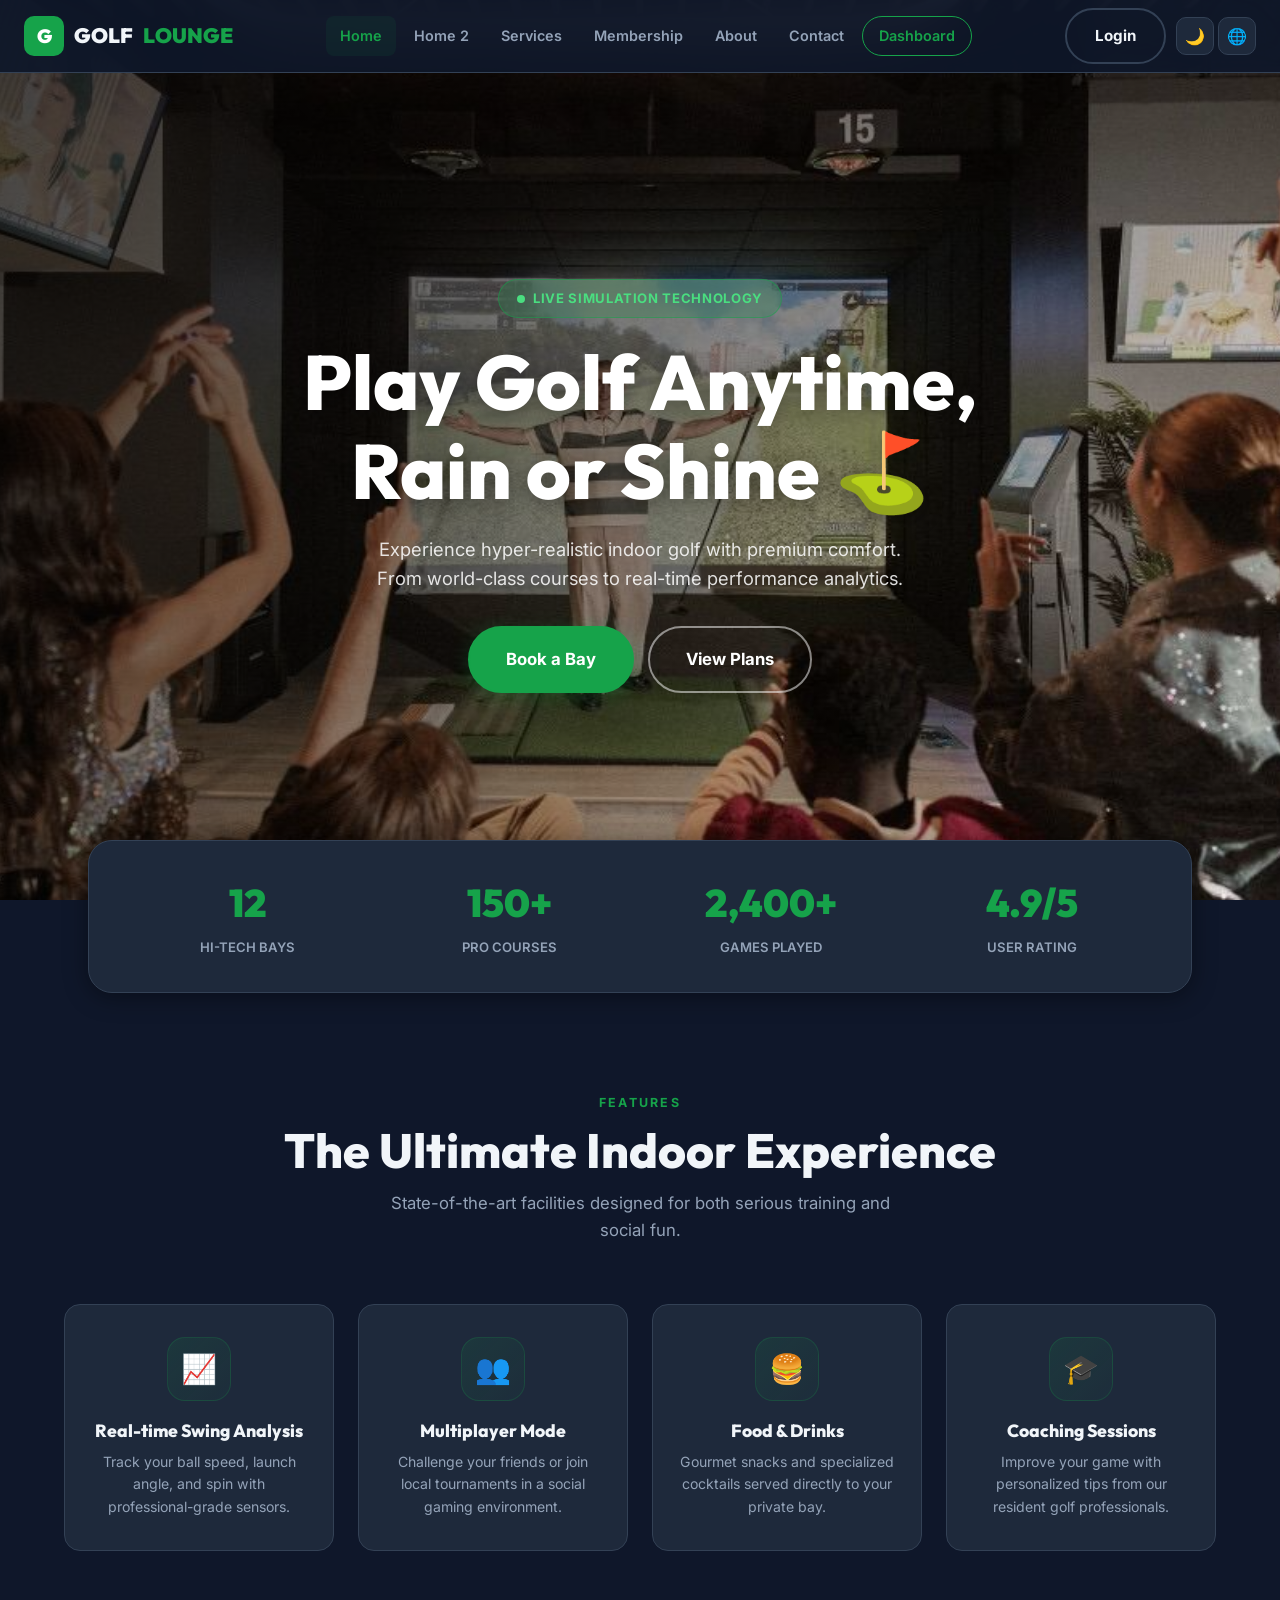
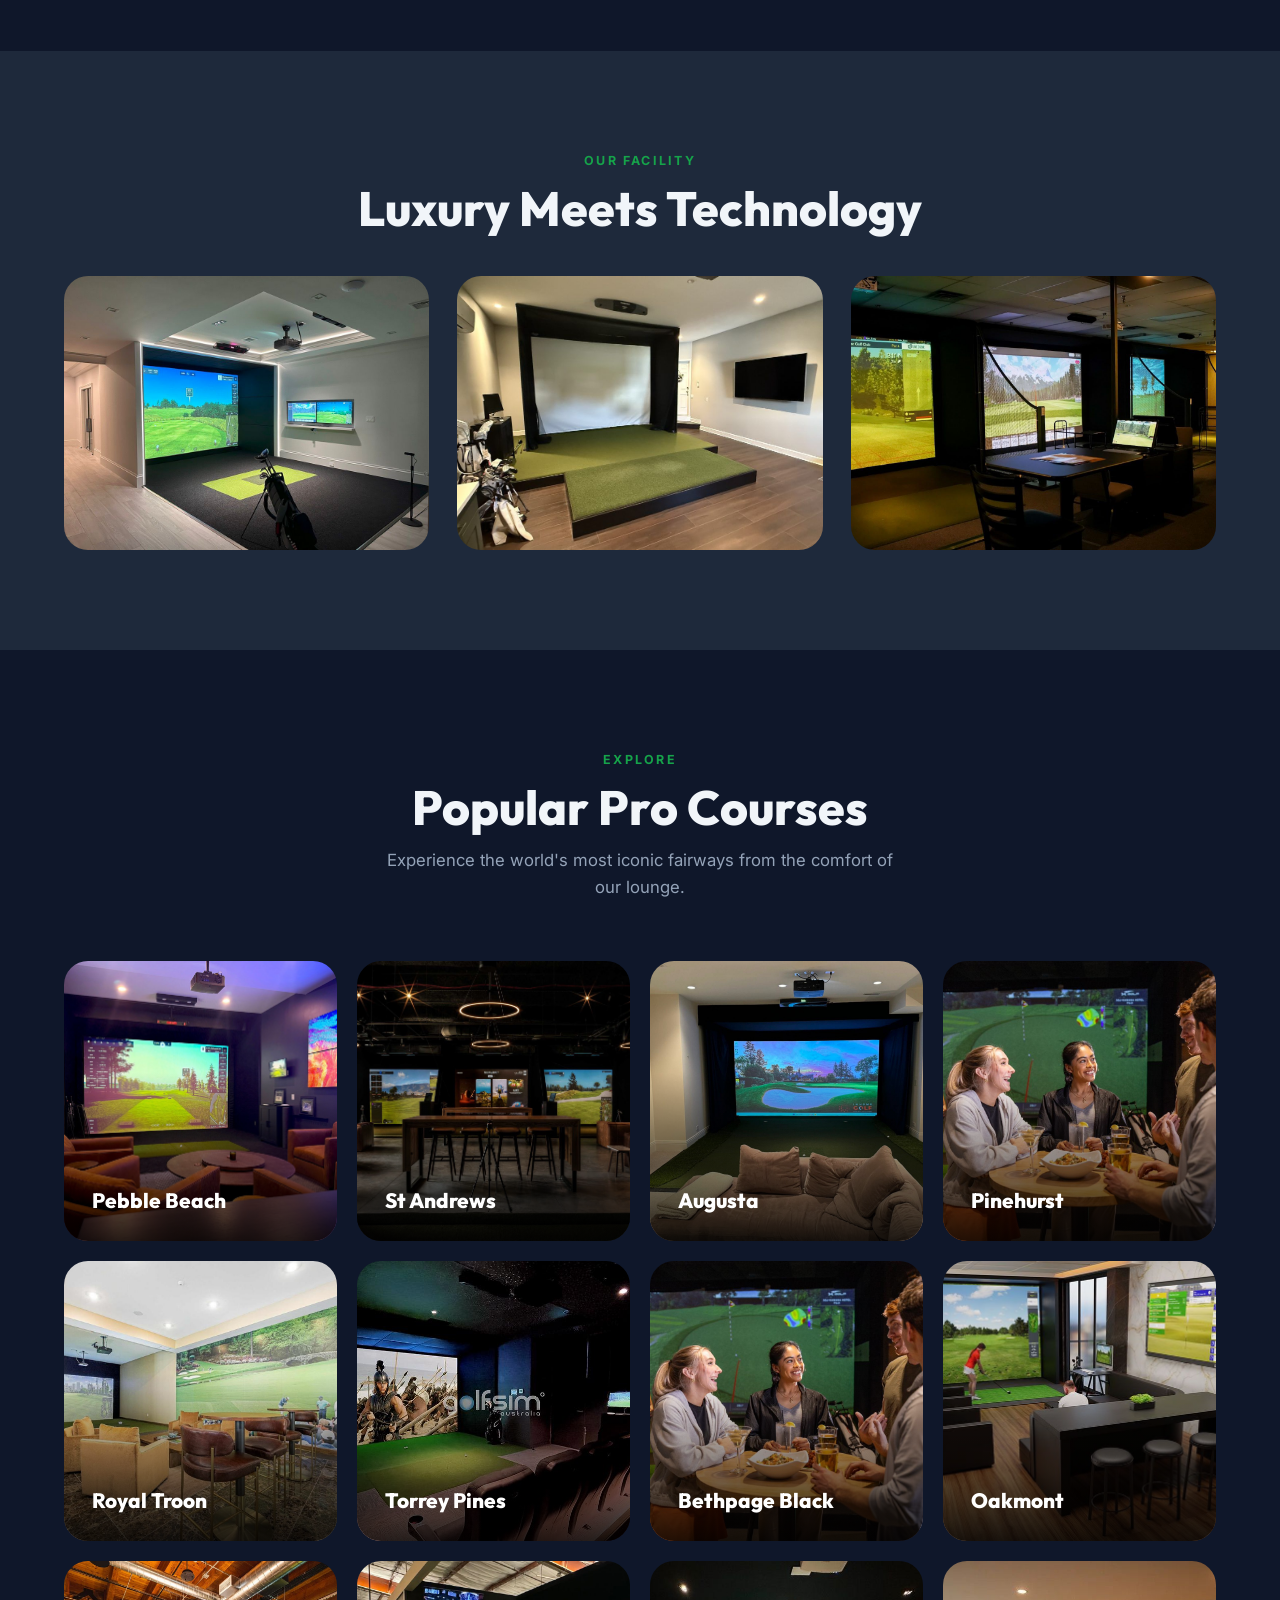
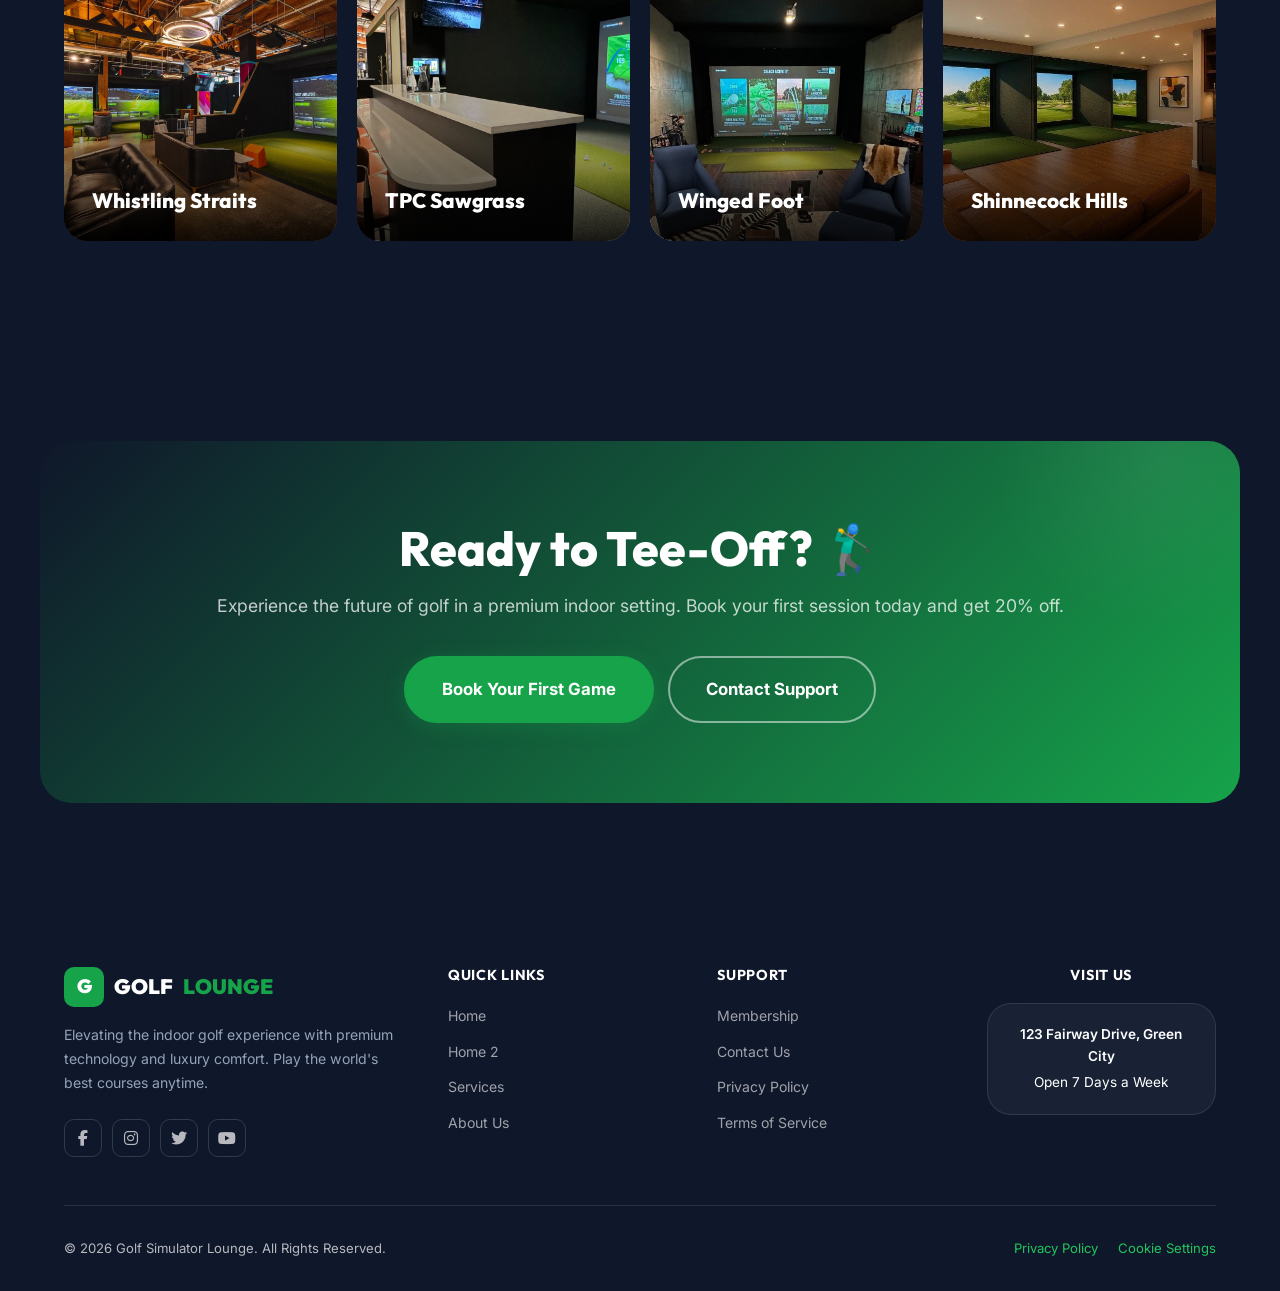
==== index.html @ 8820eff1 "first commit" ====
<!DOCTYPE html>
<html lang="en" data-theme="dark">
<head>
    <meta charset="UTF-8">
    <meta name="viewport" content="width=device-width, initial-scale=1.0">
    <title>Indoor Golf Simulator Lounge | Play Anytime, Rain or Shine ⛳</title>
    <meta name="description" content="Experience hyper-realistic indoor golf with premium comfort. Real-time swing analysis, multiplayer mode, and a luxury lounge experience.">
    <link rel="stylesheet" href="css/style.css">
    <link rel="stylesheet" href="https://cdnjs.cloudflare.com/ajax/libs/font-awesome/6.4.0/css/all.min.css">
    <!-- Favicon placeholder -->
    <link rel="icon" href="data:image/svg+xml,<svg xmlns=%22http://www.w3.org/2000/svg%22 viewBox=%220 0 100 100%22><text y=%22.9em%22 font-size=%2290%22>⛳</text></svg>">
</head>
<body>

    <!-- PAGE LOADER -->
    <div id="page-loader">
        <div class="loader-golf">
            <div class="loader-ball"></div>
            <div class="loader-text">GOLF LOUNGE</div>
            <div class="loader-bar"><div class="loader-bar-fill"></div></div>
        </div>
    </div>

    <!-- NAVBAR -->
    <nav class="navbar">
        <div class="nav-inner">
            <a href="index.html" class="nav-logo">
                <div class="logo-icon">G</div>
                GOLF<span>LOUNGE</span>
            </a>

            <div class="nav-menu">
                <a href="index.html" class="nav-link">Home</a>
                <a href="index2.html" class="nav-link">Home 2</a>
                <a href="services.html" class="nav-link">Services</a>
                <a href="membership.html" class="nav-link">Membership</a>
                <a href="about.html" class="nav-link">About</a>
                <a href="contact.html" class="nav-link">Contact</a>
                <a href="dashboard.html" class="nav-link dashboard-link">Dashboard</a>
            </div>

            <div class="nav-right">
                <div class="nav-cta">
                    <a href="login.html" class="btn btn-secondary">Login</a>
                </div>
                <div class="nav-icons">
                    <button class="icon-btn dark-toggle" title="Toggle Dark Mode">🌙</button>
                    <button class="icon-btn rtl-toggle" title="Toggle RTL">🌐</button>
                </div>
                <div class="hamburger">
                    <span></span>
                    <span></span>
                    <span></span>
                </div>
            </div>
        </div>
    </nav>

    <!-- MOBILE DRAWER -->
    <div class="mobile-drawer">
        <a href="index.html" class="nav-link active">Home</a>
        <a href="index2.html" class="nav-link">Home 2</a>
        <a href="services.html" class="nav-link">Services</a>
        <a href="membership.html" class="nav-link">Membership</a>
        <a href="about.html" class="nav-link">About</a>
        <a href="contact.html" class="nav-link">Contact</a>
        <a href="dashboard.html" class="nav-link">Dashboard</a>
        <div class="mobile-drawer-cta">
            <a href="login.html" class="btn btn-secondary btn-full">Login</a>
            <div style="display: flex; gap: 8px; margin-top: 10px;">
                <button class="icon-btn dark-toggle btn-full" style="flex: 1;">🌙 Theme</button>
                <button class="icon-btn rtl-toggle btn-full" style="flex: 1;">🌐 RTL</button>
            </div>
        </div>
    </div>

    <!-- HERO SECTION -->
    <section class="hero">
        <div class="hero-bg" style="background-image: url('img/WhatsApp Image 2026-04-02 at 11.07.55 AM.jpeg');"></div>
        <div class="container hero-content">
            <div class="hero-badge reveal"><span></span> LIVE SIMULATION TECHNOLOGY</div>
            <h1 class="reveal fade-in-1">Play Golf Anytime,<br>Rain or Shine ⛳</h1>
            <p class="reveal fade-in-2">Experience hyper-realistic indoor golf with premium comfort. From world-class courses to real-time performance analytics.</p>
            <div class="hero-btns reveal fade-in-3">
                <a href="services.html" class="btn btn-primary btn-lg">Book a Bay</a>
                <a href="membership.html" class="btn btn-outline-white btn-lg">View Plans</a>
            </div>
        </div>
    </section>

    <!-- STATS BAR -->
    <div class="container reveal">
        <div class="stats-bar">
            <div class="stat-item">
                <span class="stat-number" data-count="12">0</span>
                <span class="stat-label">HI-TECH BAYS</span>
            </div>
            <div class="stat-item">
                <span class="stat-number" data-count="150" data-suffix="+">0</span>
                <span class="stat-label">PRO COURSES</span>
            </div>
            <div class="stat-item">
                <span class="stat-number" data-count="2400" data-suffix="+">0</span>
                <span class="stat-label">GAMES PLAYED</span>
            </div>
            <div class="stat-item">
                <span class="stat-number" data-count="4.9" data-suffix="/5">0</span>
                <span class="stat-label">USER RATING</span>
            </div>
        </div>
    </div>

    <!-- FEATURES -->
    <section class="section">
        <div class="container">
            <div class="section-center reveal">
                <span class="section-label">FEATURES</span>
                <h2 class="section-title">The Ultimate Indoor Experience</h2>
                <p class="section-sub">State-of-the-art facilities designed for both serious training and social fun.</p>
            </div>

            <div class="features-grid">
                <div class="feature-card reveal" style="transition-delay: 0.1s;">
                    <div class="feature-icon">📈</div>
                    <h3>Real-time Swing Analysis</h3>
                    <p>Track your ball speed, launch angle, and spin with professional-grade sensors.</p>
                </div>
                <div class="feature-card reveal" style="transition-delay: 0.2s;">
                    <div class="feature-icon">👥</div>
                    <h3>Multiplayer Mode</h3>
                    <p>Challenge your friends or join local tournaments in a social gaming environment.</p>
                </div>
                <div class="feature-card reveal" style="transition-delay: 0.3s;">
                    <div class="feature-icon">🍔</div>
                    <h3>Food & Drinks</h3>
                    <p>Gourmet snacks and specialized cocktails served directly to your private bay.</p>
                </div>
                <div class="feature-card reveal" style="transition-delay: 0.4s;">
                    <div class="feature-icon">🎓</div>
                    <h3>Coaching Sessions</h3>
                    <p>Improve your game with personalized tips from our resident golf professionals.</p>
                </div>
            </div>
        </div>
    </section>

    <!-- FACILITY GALLERY -->
    <section class="section" style="background: var(--bg-alt);">
        <div class="container">
            <div class="section-center reveal">
                <span class="section-label">OUR FACILITY</span>
                <h2 class="section-title">Luxury Meets Technology</h2>
            </div>
            <div class="courses-grid" style="grid-template-columns: repeat(3, 1fr); margin-top: 40px;">
                <div class="img-frame reveal"><img src="img/WhatsApp Image 2026-04-02 at 11.08.04 AM (1).jpeg" alt="Lounge"></div>
                <div class="img-frame reveal"><img src="img/WhatsApp Image 2026-04-02 at 11.08.05 AM (1).jpeg" alt="Simulation Bay"></div>
                <div class="img-frame reveal"><img src="img/WhatsApp Image 2026-04-02 at 11.08.06 AM (1).jpeg" alt="Equipment"></div>
            </div>
        </div>
    </section>

    <!-- POPULAR COURSES -->
    <section class="section">
        <div class="container">
            <div class="section-center reveal">
                <span class="section-label">EXPLORE</span>
                <h2 class="section-title">Popular Pro Courses</h2>
                <p class="section-sub">Experience the world's most iconic fairways from the comfort of our lounge.</p>
            </div>

            <div class="courses-grid" style="grid-template-columns: repeat(4, 1fr); gap: 20px;">
                <div class="course-card reveal">
                    <img src="img/WhatsApp Image 2026-04-02 at 11.08.00 AM (1).jpeg" alt="Course 1" class="course-img">
                    <div class="course-overlay"><h3>Pebble Beach</h3></div>
                </div>
                <div class="course-card reveal">
                    <img src="img/WhatsApp Image 2026-04-02 at 11.08.02 AM.jpeg" alt="Course 2" class="course-img">
                    <div class="course-overlay"><h3>St Andrews</h3></div>
                </div>
                <div class="course-card reveal">
                    <img src="img/WhatsApp Image 2026-04-02 at 11.08.09 AM (2).jpeg" alt="Course 3" class="course-img">
                    <div class="course-overlay"><h3>Augusta</h3></div>
                </div>
                <div class="course-card reveal">
                    <img src="img/WhatsApp Image 2026-04-02 at 11.07.55 AM (1).jpeg" alt="Course 4" class="course-img">
                    <div class="course-overlay"><h3>Pinehurst</h3></div>
                </div>
                <div class="course-card reveal">
                    <img src="img/WhatsApp Image 2026-04-02 at 11.07.56 AM (1).jpeg" alt="Course 5" class="course-img">
                    <div class="course-overlay"><h3>Royal Troon</h3></div>
                </div>
                <div class="course-card reveal">
                    <img src="img/WhatsApp Image 2026-04-02 at 11.07.57 AM (1).jpeg" alt="Course 6" class="course-img">
                    <div class="course-overlay"><h3>Torrey Pines</h3></div>
                </div>
                <div class="course-card reveal">
                    <img src="img/WhatsApp Image 2026-04-02 at 11.07.58 AM (1).jpeg" alt="Course 7" class="course-img">
                    <div class="course-overlay"><h3>Bethpage Black</h3></div>
                </div>
                <div class="course-card reveal">
                    <img src="img/WhatsApp Image 2026-04-02 at 11.07.59 AM (1).jpeg" alt="Course 8" class="course-img">
                    <div class="course-overlay"><h3>Oakmont</h3></div>
                </div>
                <div class="course-card reveal">
                    <img src="img/WhatsApp Image 2026-04-02 at 11.08.00 AM (2).jpeg" alt="Course 9" class="course-img">
                    <div class="course-overlay"><h3>Whistling Straits</h3></div>
                </div>
                <div class="course-card reveal">
                    <img src="img/WhatsApp Image 2026-04-02 at 11.08.01 AM (1).jpeg" alt="Course 10" class="course-img">
                    <div class="course-overlay"><h3>TPC Sawgrass</h3></div>
                </div>
                <div class="course-card reveal">
                    <img src="img/WhatsApp Image 2026-04-02 at 11.08.02 AM (1).jpeg" alt="Course 11" class="course-img">
                    <div class="course-overlay"><h3>Winged Foot</h3></div>
                </div>
                <div class="course-card reveal">
                    <img src="img/WhatsApp Image 2026-04-02 at 11.08.03 AM (1).jpeg" alt="Course 12" class="course-img">
                    <div class="course-overlay"><h3>Shinnecock Hills</h3></div>
                </div>
            </div>
        </div>
    </section>

    <!-- CTA BANNER -->
    <section class="section container reveal">
        <div class="cta-banner">
            <h2>Ready to Tee-Off? 🏌️‍♂️</h2>
            <p>Experience the future of golf in a premium indoor setting. Book your first session today and get 20% off.</p>
            <div class="btn-row">
                <a href="services.html" class="btn btn-primary btn-lg">Book Your First Game</a>
                <a href="contact.html" class="btn btn-outline-white btn-lg">Contact Support</a>
            </div>
        </div>
    </section>

    <!-- FOOTER -->
    <footer>
        <div class="container">
            <div class="footer-grid">
                <div class="footer-brand">
                    <a href="index.html" class="nav-logo">
                        <div class="logo-icon">G</div>
                        GOLF<span>LOUNGE</span>
                    </a>
                    <p>Elevating the indoor golf experience with premium technology and luxury comfort. Play the world's best courses anytime.</p>
                    <div class="footer-socials">
                        <a href="#" class="footer-social" title="Facebook"><i class="fab fa-facebook-f"></i></a>
                        <a href="#" class="footer-social" title="Instagram"><i class="fab fa-instagram"></i></a>
                        <a href="#" class="footer-social" title="Twitter"><i class="fab fa-twitter"></i></a>
                        <a href="#" class="footer-social" title="YouTube"><i class="fab fa-youtube"></i></a>
                    </div>
                </div>

                <div class="footer-col" style="text-align: left;">
                    <h4>QUICK LINKS</h4>
                    <ul>
                        <li><a href="index.html">Home</a></li>
                        <li><a href="index2.html">Home 2</a></li>
                        <li><a href="services.html">Services</a></li>
                        <li><a href="about.html">About Us</a></li>
                    </ul>
                </div>

                <div class="footer-col" style="text-align: left;">
                    <h4>SUPPORT</h4>
                    <ul>
                        <li><a href="membership.html">Membership</a></li>
                        <li><a href="contact.html">Contact Us</a></li>
                        <li><a href="#">Privacy Policy</a></li>
                        <li><a href="#">Terms of Service</a></li>
                    </ul>
                </div>

                <div class="footer-col" style="text-align: center;">
                    <h4>VISIT US</h4>
                    <div class="glass-card" style="padding: 20px; margin-top: 16px;">
                        <p style="font-size: 0.85rem; color: #fff; font-weight: 600;">123 Fairway Drive, Green City</p>
                        <p style="font-size: 0.85rem; color: #fff; margin-top: 4px;">Open 7 Days a Week</p>
                    </div>
                </div>
            </div>

            <div class="footer-bottom">
                <div>&copy; 2026 Golf Simulator Lounge. All Rights Reserved.</div>
                <div>
                    <a href="#">Privacy Policy</a>
                    <a href="#">Cookie Settings</a>
                </div>
            </div>
        </div>
    </footer>

    <script src="js/main.js"></script>
</body>
</html>
---- css/style.css ----
/* ============================================================
   GOLF SIMULATOR LOUNGE — DESIGN SYSTEM
   Apple + Nike + Sports Club — Premium & Clean
   ============================================================ */

@import url('https://fonts.googleapis.com/css2?family=Inter:wght@300;400;500;600;700;800;900&family=Outfit:wght@400;600;700;800;900&display=swap');

/* ── TOKENS ── */
:root {
  --green: #16A34A;
  --green-dark: #15803D;
  --green-light: #22C55E;
  --green-glow: rgba(22,163,74,0.25);
  --gold: #D4AF37;

  /* Light Mode */
  --bg: #F8FAFC;
  --bg-alt: #F1F5F9;
  --card: #FFFFFF;
  --text: #0F172A;
  --text-muted: #64748B;
  --border: #E2E8F0;
  --shadow: 0 4px 24px rgba(0,0,0,0.08);
  --shadow-hover: 0 12px 40px rgba(22,163,74,0.2);

  --nav-bg: rgba(255,255,255,0.92);
  --footer-bg: #0F172A;

  --radius: 16px;
  --radius-sm: 10px;
  --radius-lg: 24px;
  --radius-xl: 32px;

  --transition: 0.3s cubic-bezier(0.4,0,0.2,1);
  --font: 'Inter', sans-serif;
  --font-display: 'Outfit', sans-serif;
}

[data-theme="dark"] {
  --bg: #0F172A;
  --bg-alt: #1E293B;
  --card: #1E293B;
  --text: #F1F5F9;
  --text-muted: #94A3B8;
  --border: #334155;
  --shadow: 0 4px 24px rgba(0,0,0,0.4);
  --shadow-hover: 0 12px 40px rgba(22,163,74,0.3);
  --nav-bg: rgba(15,23,42,0.92);
}

/* ── RESET ── */
*, *::before, *::after { box-sizing: border-box; margin: 0; padding: 0; }
html { scroll-behavior: smooth; }
body {
  font-family: var(--font);
  background: var(--bg);
  color: var(--text);
  line-height: 1.6;
  transition: background var(--transition), color var(--transition);
  overflow-x: hidden;
}
img { max-width: 100%; display: block; }
a { text-decoration: none; color: inherit; }
ul { list-style: none; }

/* ── TYPOGRAPHY ── */
h1,h2,h3,h4,h5,h6 { font-family: var(--font-display); font-weight: 800; line-height: 1.15; }
h1 { font-size: clamp(2.4rem, 6vw, 5rem); }
h2 { font-size: clamp(1.8rem, 4vw, 3rem); }
h3 { font-size: clamp(1.2rem, 2.5vw, 1.8rem); }
p { font-size: 1rem; color: var(--text-muted); }

.section-label {
  font-size: 0.78rem;
  font-weight: 700;
  letter-spacing: 0.18em;
  text-transform: uppercase;
  color: var(--green);
  display: block;
  margin-bottom: 0.6rem;
}

/* ── CONTAINER ── */
.container { max-width: 1200px; margin: 0 auto; padding: 0 24px; }
.section { padding: 100px 0; }
.section-center { text-align: center; }

/* ── BUTTONS ── */
.btn {
  display: inline-flex;
  align-items: center;
  gap: 8px;
  font-family: var(--font);
  font-size: 0.95rem;
  font-weight: 700;
  padding: 14px 28px;
  border-radius: 50px;
  border: 2px solid transparent;
  cursor: pointer;
  transition: all var(--transition);
  white-space: nowrap;
  text-align: center;
  justify-content: center;
}
.btn-primary {
  background: var(--green);
  color: #fff;
  border-color: var(--green);
  box-shadow: 0 4px 20px var(--green-glow);
}
.btn-primary:hover {
  background: var(--green-dark);
  border-color: var(--green-dark);
  transform: translateY(-2px);
  box-shadow: 0 8px 30px var(--green-glow);
}
.btn-secondary {
  background: transparent;
  color: var(--text);
  border-color: var(--border);
}
.btn-secondary:hover {
  border-color: var(--green);
  color: var(--green);
  transform: translateY(-2px);
}
.btn-outline-white {
  background: transparent;
  color: #fff;
  border-color: rgba(255,255,255,0.5);
}
.btn-outline-white:hover {
  background: rgba(255,255,255,0.1);
  border-color: #fff;
}
.btn-lg { padding: 18px 36px; font-size: 1.05rem; }
.btn-full { width: 100%; }

/* ── NAVBAR ── */
.navbar {
  position: fixed;
  top: 0; left: 0; right: 0;
  z-index: 999;
  background: var(--nav-bg);
  backdrop-filter: blur(20px);
  -webkit-backdrop-filter: blur(20px);
  border-bottom: 1px solid var(--border);
  transition: all var(--transition);
}
.nav-inner {
  display: flex;
  align-items: center;
  justify-content: space-between;
  height: 72px;
  padding: 0 24px;
  max-width: 1320px;
  margin: 0 auto;
}
.nav-logo {
  display: flex;
  align-items: center;
  gap: 10px;
  font-family: var(--font-display);
  font-size: 1.3rem;
  font-weight: 900;
  color: var(--text);
}
.nav-logo span { color: var(--green); }
.logo-icon {
  width: 40px; height: 40px;
  background: var(--green);
  border-radius: 10px;
  display: flex; align-items:center; justify-content:center;
  color: #fff; font-size: 1.2rem;
}

.nav-menu {
  display: flex;
  align-items: center;
  gap: 4px;
}
.nav-link {
  font-size: 0.9rem;
  font-weight: 600;
  padding: 8px 14px;
  border-radius: 8px;
  color: var(--text-muted);
  transition: all var(--transition);
  position: relative;
}
.nav-link:hover, .nav-link.active {
  color: var(--green);
  background: rgba(22,163,74,0.08);
}
.nav-link.dashboard-link {
  color: var(--green);
  border: 1.5px solid var(--green);
  border-radius: 50px;
  padding: 7px 16px;
}
.nav-link.dashboard-link:hover {
  background: var(--green);
  color: #fff;
}

.nav-right {
  display: flex;
  align-items: center;
  gap: 10px;
}
.nav-cta { display: flex; align-items: center; gap: 8px; }
.nav-icons { display: flex; align-items: center; gap: 4px; }
.icon-btn {
  width: 38px; height: 38px;
  border-radius: 10px;
  border: 1.5px solid var(--border);
  background: var(--card);
  display: flex; align-items:center; justify-content:center;
  cursor: pointer;
  font-size: 1rem;
  transition: all var(--transition);
  color: var(--text);
}
.icon-btn:hover { border-color: var(--green); color: var(--green); transform: scale(1.08); }

/* Mobile hamburger */
.hamburger {
  display: none;
  flex-direction: column;
  gap: 5px;
  cursor: pointer;
  padding: 6px;
}
.hamburger span {
  display: block;
  width: 24px; height: 2px;
  background: var(--text);
  border-radius: 2px;
  transition: all var(--transition);
}
.hamburger.open span:nth-child(1) { transform: translateY(7px) rotate(45deg); }
.hamburger.open span:nth-child(2) { opacity: 0; }
.hamburger.open span:nth-child(3) { transform: translateY(-7px) rotate(-45deg); }

/* Mobile drawer */
.mobile-drawer {
  display: none;
  position: fixed;
  top: 72px; left: 0; right: 0; bottom: 0;
  background: var(--bg);
  z-index: 998;
  padding: 24px;
  flex-direction: column;
  gap: 8px;
  overflow-y: auto;
  transform: translateX(-100%);
  transition: transform var(--transition);
}
.mobile-drawer.open { transform: translateX(0); }
.mobile-drawer .nav-link { font-size: 1.1rem; padding: 14px 16px; border-radius: var(--radius-sm); }
.mobile-drawer-cta { display: flex; flex-direction: column; gap: 10px; margin-top: 20px; }

/* ── HERO ── */
.hero {
  position: relative;
  min-height: 100vh;
  display: flex;
  align-items: center;
  overflow: hidden;
  padding-top: 72px;
}
.hero-bg {
  position: absolute;
  inset: 0;
  background-size: cover;
  background-position: center;
  z-index: 0;
}
.hero-bg::after {
  content: '';
  position: absolute;
  inset: 0;
  background: linear-gradient(135deg, rgba(0,0,0,0.75) 0%, rgba(0,0,0,0.35) 60%, transparent 100%);
}
.hero-content {
  position: relative;
  z-index: 1;
  color: #fff;
  text-align: center;
  width: 100%;
  padding: 80px 24px;
}
.hero-content h1 { color: #fff; text-shadow: 0 4px 20px rgba(0,0,0,0.4); }
.hero-content p { color: rgba(255,255,255,0.85); font-size: 1.15rem; margin: 20px auto; max-width: 540px; }
.hero-btns { display: flex; gap: 14px; justify-content: center; flex-wrap: wrap; margin-top: 32px; }
.hero-badge {
  display: inline-flex;
  align-items: center;
  gap: 8px;
  background: rgba(22,163,74,0.2);
  border: 1px solid rgba(22,163,74,0.5);
  backdrop-filter: blur(10px);
  border-radius: 50px;
  padding: 8px 18px;
  font-size: 0.82rem;
  font-weight: 700;
  color: #4ADE80;
  letter-spacing: 0.05em;
  margin-bottom: 20px;
}
.hero-badge span { width: 8px; height: 8px; background: #4ADE80; border-radius: 50%; animation: pulse 2s infinite; }
@keyframes pulse { 0%,100%{opacity:1;transform:scale(1)} 50%{opacity:0.5;transform:scale(1.5)} }

/* ── STATS BAR ── */
.stats-bar {
  background: var(--card);
  border-radius: var(--radius-lg);
  padding: 32px 40px;
  display: grid;
  grid-template-columns: repeat(4, 1fr);
  gap: 24px;
  margin: -60px 24px 0;
  position: relative;
  z-index: 2;
  box-shadow: var(--shadow);
  border: 1px solid var(--border);
}
.stat-item { text-align: center; }
.stat-number {
  font-family: var(--font-display);
  font-size: 2.4rem;
  font-weight: 900;
  color: var(--green);
  display: block;
}
.stat-label { font-size: 0.82rem; color: var(--text-muted); font-weight: 600; }

/* ── FEATURE CARDS ── */
.features-grid {
  display: grid;
  grid-template-columns: repeat(4,1fr);
  gap: 24px;
  margin-top: 60px;
}
.feature-card {
  background: var(--card);
  border: 1px solid var(--border);
  border-radius: var(--radius);
  padding: 32px 24px;
  text-align: center;
  transition: all var(--transition);
  position: relative;
  overflow: hidden;
}
.feature-card::before {
  content:'';
  position:absolute;
  top:0;left:0;right:0;
  height:3px;
  background: linear-gradient(90deg, var(--green), var(--green-light));
  transform: scaleX(0);
  transition: transform var(--transition);
}
.feature-card:hover::before { transform:scaleX(1); }
.feature-card:hover {
  transform: translateY(-6px);
  box-shadow: var(--shadow-hover);
  border-color: var(--green);
}
.feature-icon {
  width: 64px; height: 64px;
  background: linear-gradient(135deg, rgba(22,163,74,0.12), rgba(22,163,74,0.04));
  border-radius: 18px;
  display: flex; align-items:center; justify-content:center;
  font-size: 1.8rem;
  margin: 0 auto 20px;
  border: 1px solid rgba(22,163,74,0.2);
  transition: all var(--transition);
}
.feature-card:hover .feature-icon { background: var(--green); transform: rotate(5deg) scale(1.1); }
.feature-card h3 { font-size: 1.1rem; margin-bottom: 10px; }
.feature-card p { font-size: 0.88rem; }

/* ── HOW IT WORKS ── */
.steps-grid {
  display: grid;
  grid-template-columns: repeat(3,1fr);
  gap: 32px;
  margin-top: 60px;
  position: relative;
}
.steps-grid::before {
  content:'';
  position:absolute;
  top:40px; left:calc(16.67% + 24px); right:calc(16.67% + 24px);
  height:2px;
  background: linear-gradient(90deg, var(--green), var(--green-light));
  z-index:0;
}
.step-card {
  text-align: center;
  position: relative;
  z-index: 1;
}
.step-number {
  width: 80px; height: 80px;
  background: var(--green);
  border-radius: 50%;
  display: flex; align-items:center; justify-content:center;
  font-family: var(--font-display);
  font-size: 1.6rem;
  font-weight: 900;
  color: #fff;
  margin: 0 auto 24px;
  border: 4px solid var(--bg);
  box-shadow: 0 0 0 4px var(--green-glow), var(--shadow);
  transition: all var(--transition);
}
.step-card:hover .step-number { transform: scale(1.1); box-shadow: 0 0 0 8px var(--green-glow); }
.step-card h3 { margin-bottom: 10px; }

/* ── COURSES ── */
.courses-grid {
  display: grid;
  grid-template-columns: repeat(3,1fr);
  gap: 28px;
  margin-top: 60px;
}
.course-card {
  border-radius: var(--radius-lg);
  overflow: hidden;
  position: relative;
  cursor: pointer;
}
.course-img {
  width: 100%;
  height: 280px;
  object-fit: cover;
  transition: transform 0.5s ease;
}
.course-card:hover .course-img { transform: scale(1.08); }
.course-overlay {
  position: absolute;
  inset: 0;
  background: linear-gradient(0deg, rgba(0,0,0,0.85) 0%, transparent 60%);
  display: flex;
  flex-direction: column;
  justify-content: flex-end;
  padding: 28px;
  transition: all var(--transition);
}
.course-tag {
  font-size: 0.72rem;
  font-weight: 700;
  letter-spacing: 0.1em;
  text-transform: uppercase;
  color: var(--green-light);
  margin-bottom: 8px;
}
.course-overlay h3 { color: #fff; font-size: 1.3rem; }
.course-meta { color: rgba(255,255,255,0.7); font-size: 0.85rem; margin-top: 8px; }
.course-btn {
  margin-top: 16px;
  opacity: 0;
  transform: translateY(10px);
  transition: all var(--transition);
}
.course-card:hover .course-btn { opacity:1; transform:translateY(0); }

/* ── PRICING ── */
.pricing-grid {
  display: grid;
  grid-template-columns: repeat(3,1fr);
  gap: 28px;
  margin-top: 60px;
  align-items: stretch;
}
.price-card {
  background: var(--card);
  border: 1px solid var(--border);
  border-radius: var(--radius-lg);
  padding: 40px 32px;
  text-align: center;
  transition: all var(--transition);
  position: relative;
  overflow: hidden;
}
.price-card.featured {
  background: linear-gradient(135deg, var(--green) 0%, var(--green-dark) 100%);
  border-color: var(--green);
  color: #fff;
  transform: scale(1.04);
  box-shadow: 0 20px 60px rgba(22,163,74,0.35);
}
.price-card.featured p,
.price-card.featured .price-feature { color: rgba(255,255,255,0.85); }
.price-badge {
  position: absolute;
  top: 20px; right: 20px;
  background: var(--gold);
  color: #000;
  font-size: 0.72rem;
  font-weight: 800;
  letter-spacing: 0.08em;
  padding: 4px 12px;
  border-radius: 50px;
}
.price-card:hover:not(.featured) {
  transform: translateY(-8px);
  border-color: var(--green);
  box-shadow: var(--shadow-hover);
}
.price-icon { font-size: 2.5rem; margin-bottom: 16px; }
.price-name {
  font-family: var(--font-display);
  font-size: 1.1rem;
  font-weight: 700;
  color: var(--green);
  letter-spacing: 0.05em;
  margin-bottom: 4px;
}
.price-card.featured .price-name { color: rgba(255,255,255,0.9); }
.price-amount {
  font-family: var(--font-display);
  font-size: 3.5rem;
  font-weight: 900;
  color: var(--text);
  line-height: 1;
  margin: 20px 0 4px;
}
.price-card.featured .price-amount { color: #fff; }
.price-period { font-size: 0.85rem; color: var(--text-muted); margin-bottom: 24px; }
.price-divider { height: 1px; background: var(--border); margin: 20px 0; }
.price-card.featured .price-divider { background: rgba(255,255,255,0.2); }
.price-features { text-align: left; margin-bottom: 28px; }
.price-feature {
  display: flex;
  align-items: center;
  gap: 10px;
  font-size: 0.9rem;
  color: var(--text-muted);
  padding: 8px 0;
}
.price-feature .check { color: var(--green); font-weight: 700; font-size: 1rem; }
.price-card.featured .price-feature .check { color: #4ADE80; }

/* ── TESTIMONIALS ── */
.testimonials-grid {
  display: grid;
  grid-template-columns: repeat(3,1fr);
  gap: 24px;
  margin-top: 60px;
}
.testimonial-card {
  background: var(--card);
  border: 1px solid var(--border);
  border-radius: var(--radius);
  padding: 32px;
  transition: all var(--transition);
}
.testimonial-card:hover { transform: translateY(-4px); box-shadow: var(--shadow-hover); }
.stars { color: var(--gold); font-size: 1.1rem; margin-bottom: 16px; }
.testimonial-card p { font-size: 0.95rem; color: var(--text); line-height: 1.7; }
.testimonial-author {
  display: flex;
  align-items: center;
  gap: 12px;
  margin-top: 24px;
}
.author-avatar {
  width: 48px; height: 48px;
  border-radius: 50%;
  object-fit: cover;
  border: 2px solid var(--green);
}
.author-avatar-placeholder {
  width: 48px; height: 48px;
  border-radius: 50%;
  background: linear-gradient(135deg, var(--green), var(--green-light));
  display: flex; align-items:center; justify-content:center;
  color: #fff;
  font-weight: 700;
  font-size: 1rem;
}
.author-name { font-weight: 700; font-size: 0.9rem; }
.author-role { font-size: 0.8rem; color: var(--text-muted); }

/* ── CTA BANNER ── */
.cta-banner {
  background: linear-gradient(135deg, #0F172A 0%, #16A34A 100%);
  border-radius: var(--radius-xl);
  padding: 80px 60px;
  text-align: center;
  position: relative;
  overflow: hidden;
}
.cta-banner::before {
  content:'';
  position:absolute;
  top:-50%; right:-10%;
  width:400px; height:400px;
  background: radial-gradient(circle, rgba(255,255,255,0.06), transparent 60%);
  border-radius:50%;
}
.cta-banner h2 { color:#fff; margin-bottom:16px; }
.cta-banner p { color:rgba(255,255,255,0.75); margin-bottom:36px; font-size:1.1rem; }
.cta-banner .btn-row { display:flex; gap:14px; justify-content:center; flex-wrap:wrap; }

/* ── SECTION TITLE ── */
.section-title { margin-bottom: 12px; }
.section-sub { font-size: 1.05rem; max-width: 520px; margin: 0 auto; }

/* ── IMAGE FRAME ── */
.img-frame {
  border-radius: var(--radius-lg);
  overflow: hidden;
  position: relative;
}
.img-frame img { width: 100%; height: 100%; object-fit: cover; }
.img-frame-badge {
  position: absolute;
  bottom: 20px; left: 20px;
  background: rgba(0,0,0,0.6);
  backdrop-filter: blur(10px);
  border-radius: var(--radius-sm);
  padding: 10px 16px;
  color: #fff;
  font-size: 0.85rem;
  font-weight: 600;
}

/* ── SPLIT SECTION ── */
.split { display: grid; grid-template-columns: 1fr 1fr; gap: 64px; align-items: center; }
.split-reverse { direction: rtl; }
.split-reverse > * { direction: ltr; }

/* ── SERVICES ── */
.services-grid {
  display: grid;
  grid-template-columns: repeat(3,1fr);
  gap: 28px;
  margin-top: 60px;
}
.service-card {
  background: var(--card);
  border: 1px solid var(--border);
  border-radius: var(--radius-lg);
  overflow: hidden;
  transition: all var(--transition);
  text-align: center;
}
.service-card:hover { transform: translateY(-6px); box-shadow: var(--shadow-hover); border-color: var(--green); }
.service-img {
  width: 100%;
  height: 220px;
  object-fit: cover;
  transition: transform 0.5s ease;
}
.service-card:hover .service-img { transform: scale(1.05); }
.service-body { padding: 28px 24px; }
.service-icon { font-size: 2rem; margin-bottom: 14px; }
.service-body h3 { margin-bottom: 10px; font-size: 1.2rem; }
.service-body p { font-size: 0.88rem; margin-bottom: 20px; }

/* ── ABOUT ── */
.team-grid {
  display: grid;
  grid-template-columns: repeat(4, 1fr);
  gap: 28px;
  margin-top: 60px;
}
.team-card {
  background: var(--card);
  border: 1px solid var(--border);
  border-radius: var(--radius);
  overflow: hidden;
  text-align: center;
  transition: all var(--transition);
}
.team-card:hover { transform: translateY(-6px); box-shadow: var(--shadow-hover); }
.team-img { width:100%; height:260px; object-fit:cover; object-position:top; }
.team-body { padding: 20px; }
.team-name { font-weight: 700; font-size: 1rem; margin-bottom: 4px; }
.team-role { font-size: 0.82rem; color: var(--green); font-weight: 600; }
.team-social { display:flex; gap:8px; justify-content:center; margin-top:12px; }
.social-btn {
  width:32px; height:32px;
  border-radius:8px;
  background:var(--bg-alt);
  display:flex; align-items:center; justify-content:center;
  font-size:0.85rem;
  color:var(--text-muted);
  transition:all var(--transition);
}
.social-btn:hover { background:var(--green); color:#fff; }

.why-grid {
  display: grid;
  grid-template-columns: repeat(2, 1fr);
  gap: 20px;
  margin-top: 40px;
}
.why-item {
  display: flex;
  align-items: flex-start;
  gap: 16px;
  padding: 20px;
  background: var(--card);
  border: 1px solid var(--border);
  border-radius: var(--radius);
  transition: all var(--transition);
}
.why-item:hover { border-color: var(--green); transform: translateX(4px); }
.why-icon {
  width: 48px; height: 48px;
  border-radius: 12px;
  background: rgba(22,163,74,0.1);
  display: flex; align-items:center; justify-content:center;
  font-size: 1.4rem;
  flex-shrink: 0;
}
.why-item h4 { font-size: 1rem; margin-bottom: 4px; }
.why-item p { font-size: 0.85rem; }

/* ── CONTACT ── */
.contact-grid {
  display: grid;
  grid-template-columns: 1fr 1.2fr;
  gap: 60px;
  align-items: start;
}
.contact-info h2 { margin-bottom: 16px; }
.contact-info p { margin-bottom: 32px; }
.contact-items { display:flex; flex-direction:column; gap:20px; }
.contact-item {
  display: flex;
  align-items: center;
  gap: 16px;
}
.contact-icon {
  width: 48px; height: 48px;
  border-radius: 12px;
  background: rgba(22,163,74,0.1);
  display: flex; align-items:center; justify-content:center;
  font-size: 1.3rem;
  border: 1px solid rgba(22,163,74,0.2);
  flex-shrink: 0;
}
.contact-item strong { display:block; font-size:0.9rem; margin-bottom:2px; }
.contact-item span { font-size:0.85rem; color:var(--text-muted); }

.contact-form-wrap {
  background: var(--card);
  border: 1px solid var(--border);
  border-radius: var(--radius-lg);
  padding: 40px;
}
.map-embed {
  border-radius: var(--radius);
  overflow: hidden;
  margin-top: 40px;
  height: 280px;
  border: 1px solid var(--border);
}
.map-embed iframe { width:100%; height:100%; border:none; }

/* ── FORM ── */
.form-group { margin-bottom: 20px; }
.form-label {
  display: block;
  font-size: 0.85rem;
  font-weight: 700;
  margin-bottom: 8px;
  color: var(--text);
}
.form-input, .form-textarea, .form-select {
  width: 100%;
  padding: 14px 16px;
  background: var(--bg);
  border: 1.5px solid var(--border);
  border-radius: var(--radius-sm);
  color: var(--text);
  font-family: var(--font);
  font-size: 0.95rem;
  transition: all var(--transition);
  outline: none;
}
.form-input:focus, .form-textarea:focus, .form-select:focus {
  border-color: var(--green);
  box-shadow: 0 0 0 3px rgba(22,163,74,0.12);
}
.form-textarea { resize: vertical; min-height: 130px; }
.form-row { display: grid; grid-template-columns: 1fr 1fr; gap: 16px; }

/* ── GLASS CARD ── */
.glass-card {
  background: rgba(255,255,255,0.07);
  backdrop-filter: blur(20px);
  -webkit-backdrop-filter: blur(20px);
  border: 1px solid rgba(255,255,255,0.15);
  border-radius: var(--radius-lg);
}
[data-theme="dark"] .glass-card {
  background: rgba(30,41,59,0.7);
  border-color: rgba(255,255,255,0.1);
}

/* ── FOOTER ── */
footer {
  background: var(--footer-bg);
  color: rgba(255,255,255,0.7);
  padding: 64px 0 32px;
}
.footer-grid {
  display: grid;
  grid-template-columns: 1.5fr 1fr 1fr 1fr;
  gap: 40px;
  padding-bottom: 48px;
  border-bottom: 1px solid rgba(255,255,255,0.1);
}
.footer-brand .nav-logo { margin-bottom: 16px; color: #fff; }
.footer-brand p { font-size: 0.88rem; line-height: 1.7; margin-bottom: 24px; }
.footer-socials { display:flex; gap:10px; }
.footer-social {
  width: 38px; height: 38px;
  border-radius: 10px;
  border: 1px solid rgba(255,255,255,0.15);
  display: flex; align-items:center; justify-content:center;
  font-size: 1rem;
  color: rgba(255,255,255,0.7);
  transition: all var(--transition);
}
.footer-social:hover { background: var(--green); border-color: var(--green); color: #fff; }
.footer-col h4 {
  color: #fff;
  font-size: 0.9rem;
  font-weight: 700;
  letter-spacing: 0.05em;
  margin-bottom: 20px;
}
.footer-col ul { display:flex; flex-direction:column; gap:10px; }
.footer-col ul li a {
  font-size: 0.88rem;
  color: rgba(255,255,255,0.6);
  transition: color var(--transition);
}
.footer-col ul li a:hover { color: var(--green-light); }
.footer-bottom {
  display: flex;
  align-items: center;
  justify-content: space-between;
  padding-top: 32px;
  font-size: 0.82rem;
}
.footer-bottom a { color: var(--green-light); margin-left: 16px; }

/* ── BADGE / CHIP ── */
.chip {
  display: inline-flex;
  align-items: center;
  gap: 6px;
  background: rgba(22,163,74,0.1);
  border: 1px solid rgba(22,163,74,0.25);
  color: var(--green);
  border-radius: 50px;
  padding: 5px 14px;
  font-size: 0.78rem;
  font-weight: 700;
  letter-spacing: 0.05em;
}

/* ── LEADERBOARD ── */
.leaderboard-table { width:100%; border-collapse:collapse; margin-top:32px; }
.leaderboard-table th {
  padding: 14px 16px;
  text-align:left;
  font-size:0.8rem;
  font-weight:700;
  letter-spacing:0.06em;
  text-transform:uppercase;
  color:var(--text-muted);
  border-bottom: 2px solid var(--border);
}
.leaderboard-table td {
  padding: 16px;
  font-size:0.9rem;
  border-bottom: 1px solid var(--border);
  color:var(--text);
}
.leaderboard-table tr:hover td { background:var(--bg-alt); }
.rank-badge {
  width:32px; height:32px;
  border-radius:50%;
  display:inline-flex; align-items:center; justify-content:center;
  font-weight:800; font-size:0.85rem;
  background:var(--bg-alt);
  color:var(--text);
}
.rank-badge.gold { background:var(--gold); color:#000; }
.rank-badge.silver { background:#C0C0C0; color:#000; }
.rank-badge.bronze { background:#CD7F32; color:#000; }
.score-pill {
  background:rgba(22,163,74,0.1);
  color:var(--green);
  border-radius:50px;
  padding:4px 12px;
  font-size:0.8rem;
  font-weight:700;
}

/* ── ANIMATIONS ── */
@keyframes fadeInUp {
  from { opacity:0; transform:translateY(30px); }
  to { opacity:1; transform:translateY(0); }
}
@keyframes float {
  0%,100%{ transform:translateY(0); }
  50%{ transform:translateY(-12px); }
}
@keyframes slideInLeft {
  from { opacity:0; transform:translateX(-40px); }
  to { opacity:1; transform:translateX(0); }
}
@keyframes countUp { from{opacity:0;} to{opacity:1;} }

.fade-in { opacity:0; animation:fadeInUp 0.7s ease forwards; }
.fade-in-1 { animation-delay:0.1s; }
.fade-in-2 { animation-delay:0.2s; }
.fade-in-3 { animation-delay:0.3s; }
.fade-in-4 { animation-delay:0.4s; }

/* scroll-reveal */
.reveal { opacity:0; transform:translateY(30px); transition:opacity 0.7s ease, transform 0.7s ease; }
.reveal.visible { opacity:1; transform:translateY(0); }

/* ── SCROLL BAR ── */
::-webkit-scrollbar { width:6px; }
::-webkit-scrollbar-track { background:var(--bg); }
::-webkit-scrollbar-thumb { background:var(--green); border-radius:3px; }

/* ── LOADER ── */
#page-loader {
  position:fixed; inset:0; z-index:9999;
  background:#0F172A;
  display:flex; align-items:center; justify-content:center;
  transition:opacity 0.5s, visibility 0.5s;
}
#page-loader.hidden { opacity:0; visibility:hidden; }
.loader-golf {
  text-align:center;
}
.loader-ball {
  width:24px; height:24px;
  background:#fff;
  border-radius:50%;
  margin:0 auto 20px;
  animation:float 1s ease-in-out infinite;
  box-shadow: 0 0 20px rgba(22,163,74,0.8);
}
.loader-text {
  color:#fff;
  font-family:var(--font-display);
  font-size:1.2rem;
  font-weight:700;
}
.loader-bar {
  width:200px; height:3px;
  background:rgba(255,255,255,0.15);
  border-radius:2px;
  margin:16px auto 0;
  overflow:hidden;
}
.loader-bar-fill {
  height:100%;
  background:var(--green);
  border-radius:2px;
  animation:loader-fill 1.5s ease forwards;
}
@keyframes loader-fill { from{width:0} to{width:100%} }

/* ── RESPONSIVE ── */
@media (max-width:1100px) {
  .features-grid { grid-template-columns: repeat(2,1fr); }
  .team-grid { grid-template-columns: repeat(2,1fr); }
  .footer-grid { grid-template-columns: 1fr 1fr; }
}
@media (max-width:900px) {
  .stats-bar { grid-template-columns: repeat(2,1fr); }
  .courses-grid { grid-template-columns: 1fr 1fr; }
  .pricing-grid { grid-template-columns: 1fr; max-width:400px; margin-inline:auto; }
  .pricing-grid .price-card.featured { transform:scale(1); }
  .testimonials-grid { grid-template-columns: 1fr 1fr; }
  .split { grid-template-columns:1fr; gap:40px; }
  .contact-grid { grid-template-columns:1fr; }
  .services-grid { grid-template-columns: 1fr 1fr; }
}
@media (max-width:1024px) {
  .nav-menu, .nav-cta, .nav-icons { display:none; }
  .hamburger { display:flex; }
  .mobile-drawer { display:flex; }
  h1 { font-size:2rem; }
  h2 { font-size:1.6rem; }
  .section { padding:64px 0; }
  .stats-bar { grid-template-columns: 1fr 1fr; margin:0 16px; margin-top:-40px; padding:24px; }
  .courses-grid, .testimonials-grid, .features-grid, .steps-grid, .services-grid { grid-template-columns:1fr; }
  .steps-grid::before { display:none; }
  .why-grid { grid-template-columns:1fr; }
  .footer-grid { grid-template-columns:1fr; gap:32px; }
  .footer-bottom { flex-direction:column; gap:12px; text-align:center; }
  .cta-banner { padding:48px 24px; }
  .form-row { grid-template-columns:1fr; }
  .contact-form-wrap { padding:24px; }
  .team-grid { grid-template-columns: repeat(2,1fr); }
}
@media (max-width:480px) {
  .container { padding:0 16px; }
  .pricing-grid { max-width:100%; }
  .team-grid { grid-template-columns:1fr; }
}
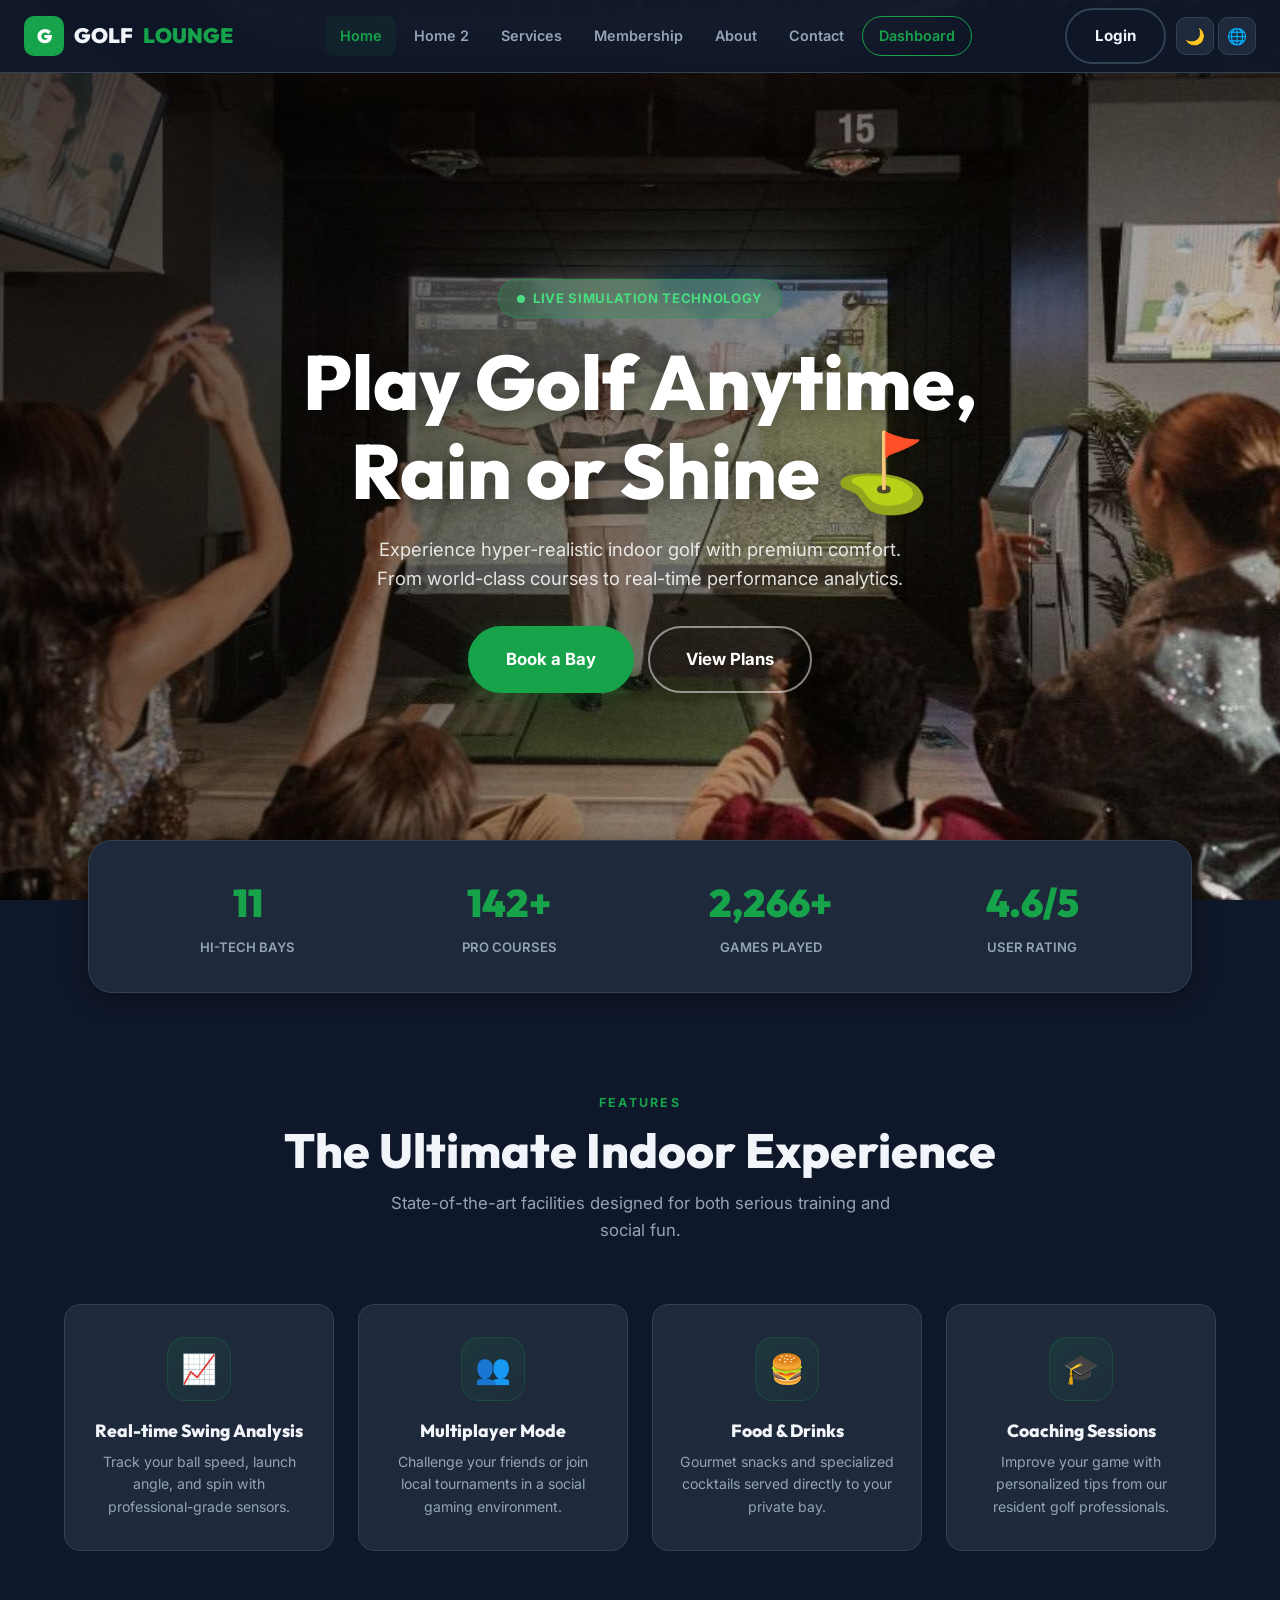
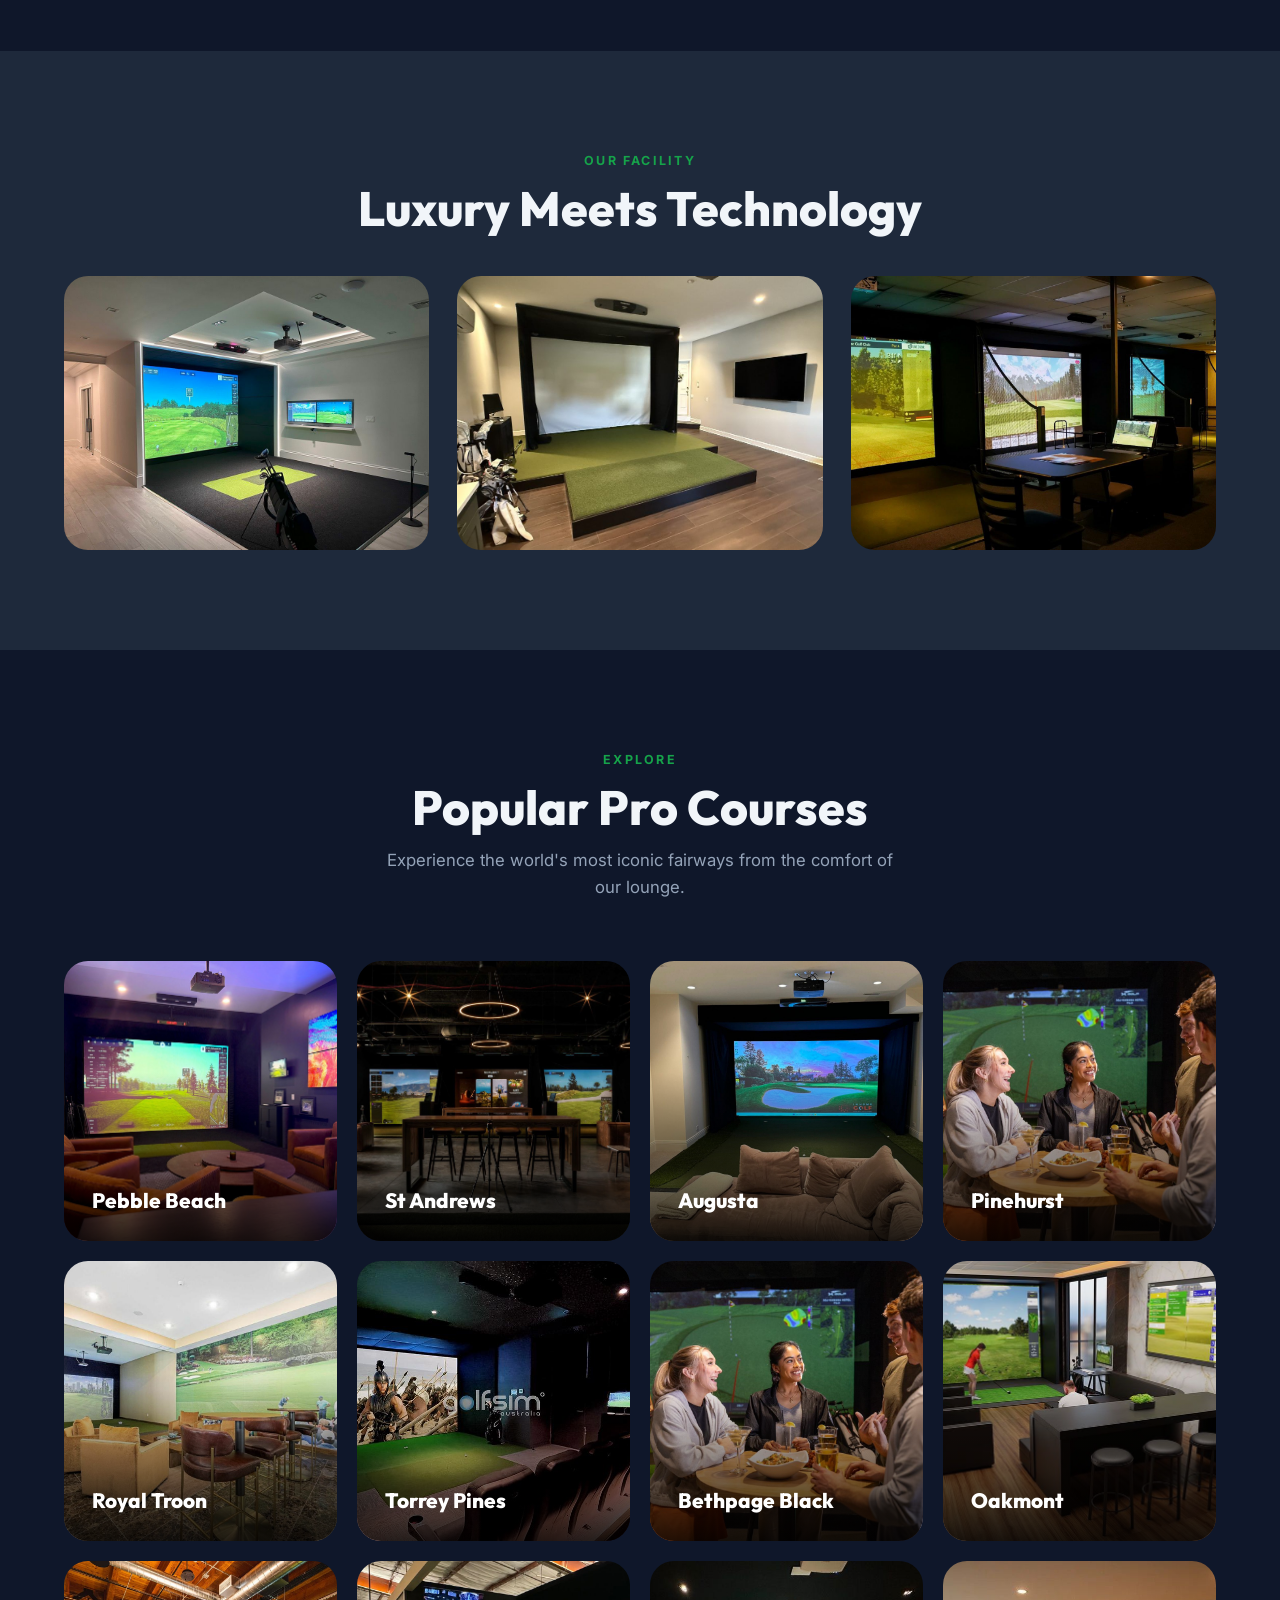
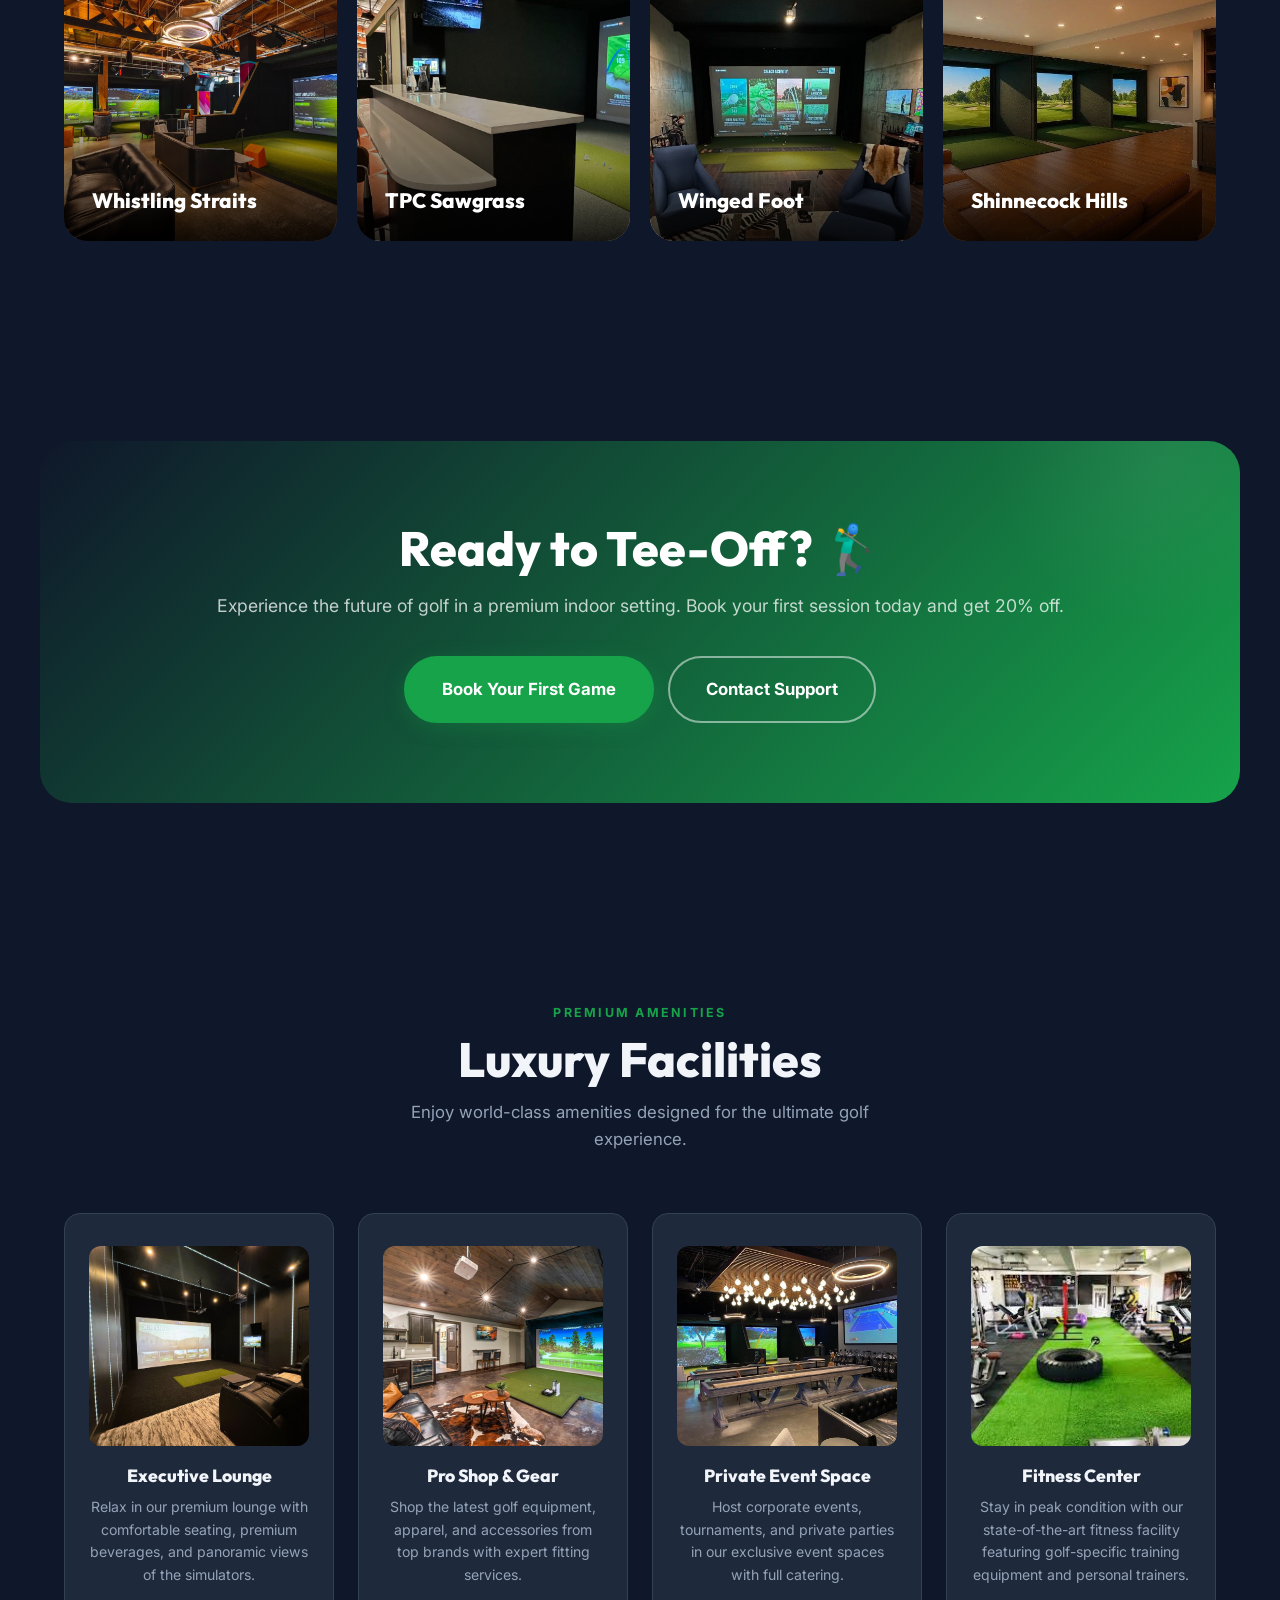
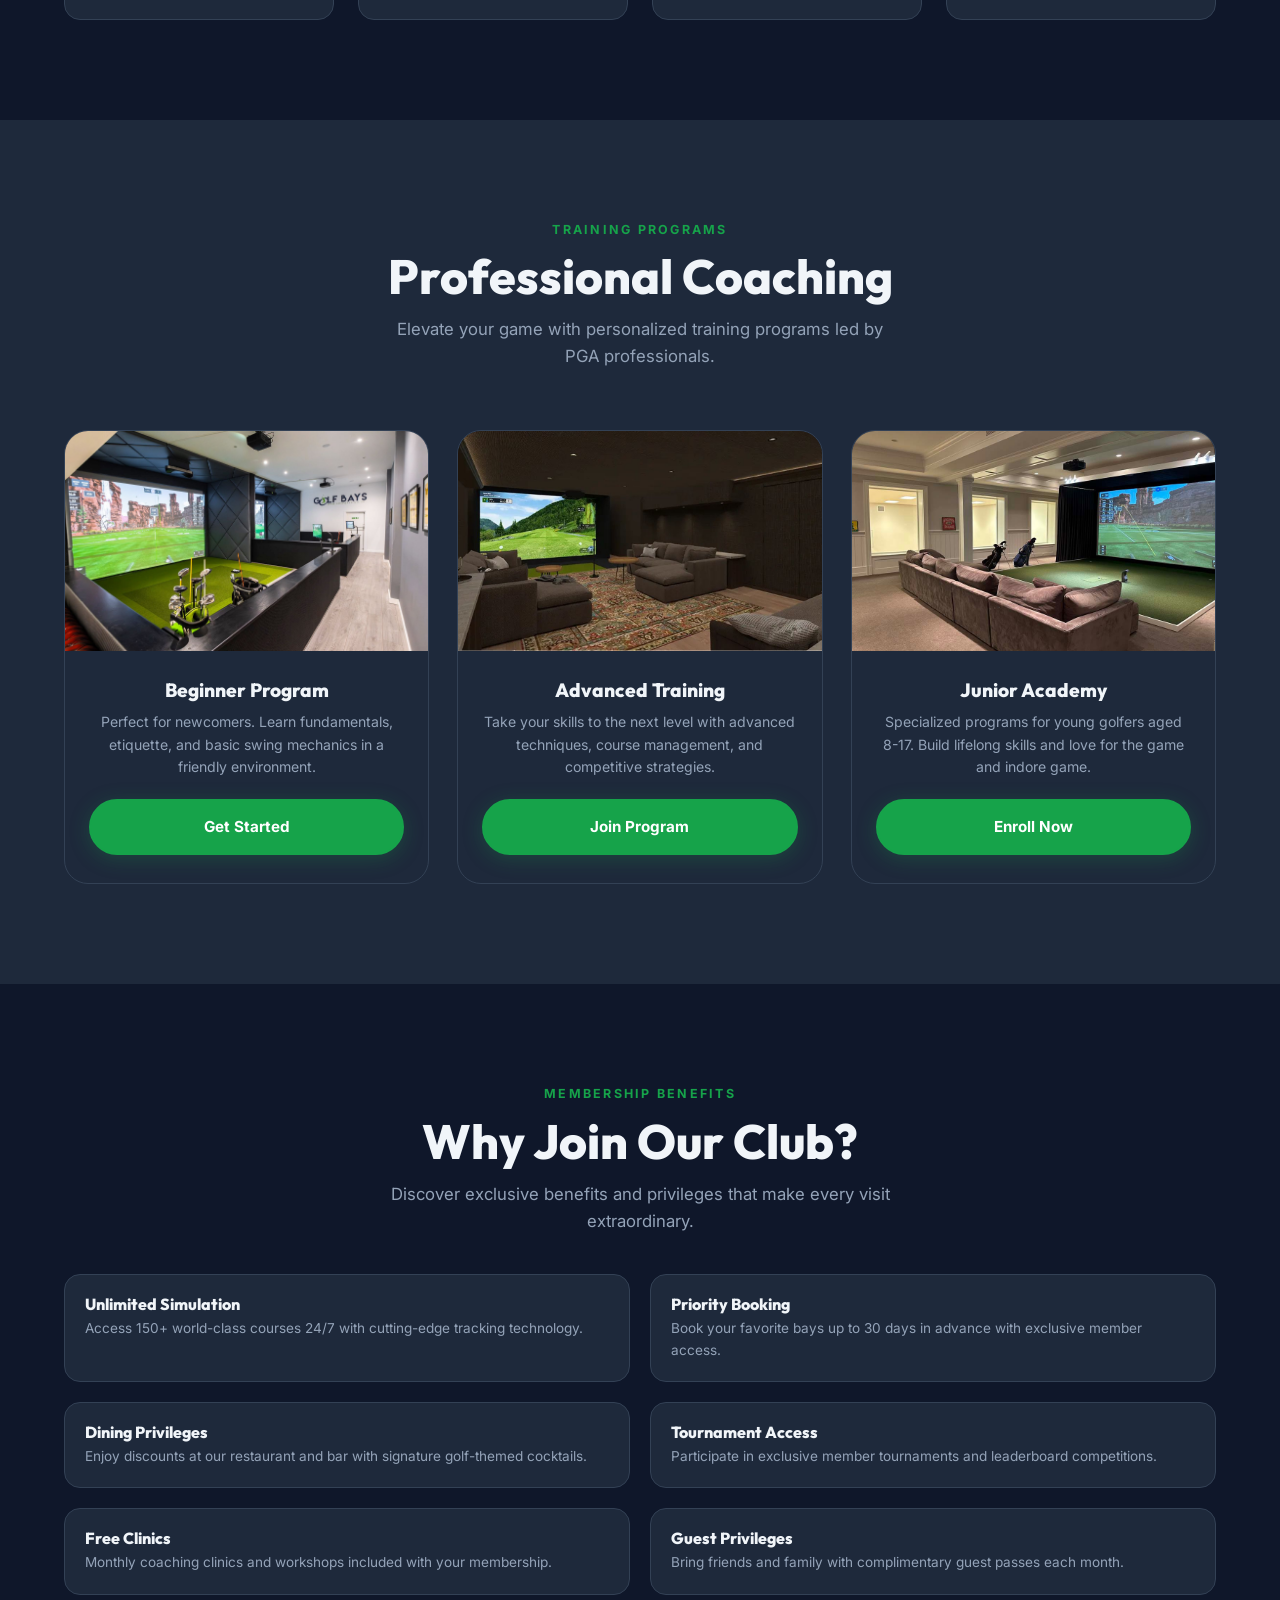
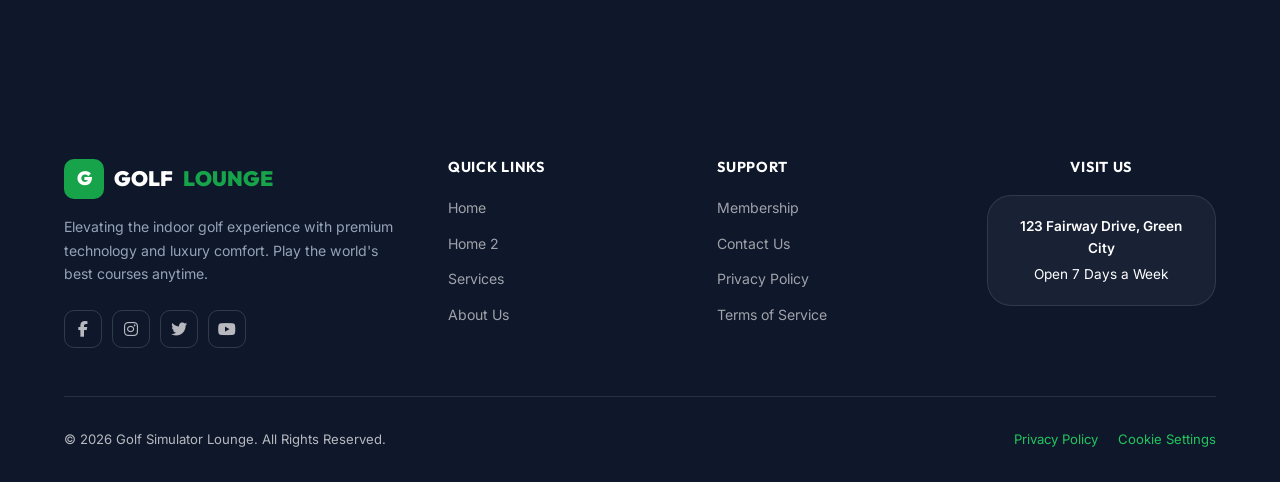
==== commit bbbd9a03: "d" ====
--- a/index.html
+++ b/index.html
@@ -233,6 +233,130 @@
         </div>
     </section>
 
+    <!-- NEW SECTION 1: AMENITIES -->
+    <section class="section">
+        <div class="container">
+            <div class="section-center reveal">
+                <span class="section-label">PREMIUM AMENITIES</span>
+                <h2 class="section-title">Luxury Facilities</h2>
+                <p class="section-sub">Enjoy world-class amenities designed for the ultimate golf experience.</p>
+            </div>
+
+            <div class="features-grid" style="justify-content: center;">
+                <div class="feature-card reveal" style="transition-delay: 0.1s; text-align: center;">
+                    <img src="img/WhatsApp Image 2026-04-02 at 11.08.04 AM (3).jpeg" alt="Luxury Lounge" style="width: 100%; height: 200px; object-fit: cover; border-radius: 12px; margin-bottom: 20px;">
+                    <h3 style="text-align: center;">Executive Lounge</h3>
+                    <p style="text-align: center;">Relax in our premium lounge with comfortable seating, premium beverages, and panoramic views of the simulators.</p>
+                </div>
+                <div class="feature-card reveal" style="transition-delay: 0.2s; text-align: center;">
+                    <img src="img/WhatsApp Image 2026-04-02 at 11.08.05 AM (2).jpeg" alt="Pro Shop" style="width: 100%; height: 200px; object-fit: cover; border-radius: 12px; margin-bottom: 20px;">
+                    <h3 style="text-align: center;">Pro Shop & Gear</h3>
+                    <p style="text-align: center;">Shop the latest golf equipment, apparel, and accessories from top brands with expert fitting services.</p>
+                </div>
+                <div class="feature-card reveal" style="transition-delay: 0.3s; text-align: center;">
+                    <img src="img/WhatsApp Image 2026-04-02 at 11.08.06 AM (2).jpeg" alt="Private Events" style="width: 100%; height: 200px; object-fit: cover; border-radius: 12px; margin-bottom: 20px;">
+                    <h3 style="text-align: center;">Private Event Space</h3>
+                    <p style="text-align: center;">Host corporate events, tournaments, and private parties in our exclusive event spaces with full catering.</p>
+                </div>
+                <div class="feature-card reveal" style="transition-delay: 0.4s; text-align: center;">
+                    <img src="img/images.jpg" alt="Fitness Center" style="width: 100%; height: 200px; object-fit: cover; border-radius: 12px; margin-bottom: 20px;">
+                    <h3 style="text-align: center;">Fitness Center</h3>
+                    <p style="text-align: center;">Stay in peak condition with our state-of-the-art fitness facility featuring golf-specific training equipment and personal trainers.</p>
+                </div>
+            </div>
+        </div>
+    </section>
+
+    <!-- NEW SECTION 2: TRAINING PROGRAMS -->
+    <section class="section" style="background: var(--bg-alt);">
+        <div class="container">
+            <div class="section-center reveal">
+                <span class="section-label">TRAINING PROGRAMS</span>
+                <h2 class="section-title">Professional Coaching</h2>
+                <p class="section-sub">Elevate your game with personalized training programs led by PGA professionals.</p>
+            </div>
+
+            <div class="services-grid">
+                <div class="service-card reveal">
+                    <img src="img/WhatsApp Image 2026-04-02 at 11.08.08 AM (1).jpeg" alt="Beginner Program" class="service-img">
+                    <div class="service-body">
+                        <h3>Beginner Program</h3>
+                        <p>Perfect for newcomers. Learn fundamentals, etiquette, and basic swing mechanics in a friendly environment.</p>
+                        <a href="contact.html" class="btn btn-primary btn-full">Get Started</a>
+                    </div>
+                </div>
+
+                <div class="service-card reveal">
+                    <img src="img/WhatsApp Image 2026-04-02 at 11.08.09 AM (1).jpeg" alt="Advanced Training" class="service-img">
+                    <div class="service-body">
+                        <h3>Advanced Training</h3>
+                        <p>Take your skills to the next level with advanced techniques, course management, and competitive strategies.</p>
+                        <a href="contact.html" class="btn btn-primary btn-full">Join Program</a>
+                    </div>
+                </div>
+
+                <div class="service-card reveal">
+                    <img src="img/WhatsApp Image 2026-04-02 at 11.08.10 AM (1).jpeg" alt="Junior Academy" class="service-img">
+                    <div class="service-body">
+                        <h3>Junior Academy</h3>
+                        <p>Specialized programs for young golfers aged 8-17. Build lifelong skills and love for the game and indore game.</p>
+                        <a href="contact.html" class="btn btn-primary btn-full">Enroll Now</a>
+                    </div>
+                </div>
+            </div>
+        </div>
+    </section>
+
+    <!-- NEW SECTION 3: MEMBERSHIP BENEFITS -->
+    <section class="section">
+        <div class="container">
+            <div class="section-center reveal">
+                <span class="section-label">MEMBERSHIP BENEFITS</span>
+                <h2 class="section-title">Why Join Our Club?</h2>
+                <p class="section-sub">Discover exclusive benefits and privileges that make every visit extraordinary.</p>
+            </div>
+
+            <div class="why-grid">
+                <div class="why-item reveal">
+                    <div>
+                        <h4>Unlimited Simulation</h4>
+                        <p>Access 150+ world-class courses 24/7 with cutting-edge tracking technology.</p>
+                    </div>
+                </div>
+                <div class="why-item reveal">
+                    <div>
+                        <h4>Priority Booking</h4>
+                        <p>Book your favorite bays up to 30 days in advance with exclusive member access.</p>
+                    </div>
+                </div>
+                <div class="why-item reveal">
+                    <div>
+                        <h4>Dining Privileges</h4>
+                        <p>Enjoy discounts at our restaurant and bar with signature golf-themed cocktails.</p>
+                    </div>
+                </div>
+                <div class="why-item reveal">
+                    <div>
+                        <h4>Tournament Access</h4>
+                        <p>Participate in exclusive member tournaments and leaderboard competitions.</p>
+                    </div>
+                </div>
+                <div class="why-item reveal">
+                    <div>
+                        <h4>Free Clinics</h4>
+                        <p>Monthly coaching clinics and workshops included with your membership.</p>
+                    </div>
+                </div>
+                <div class="why-item reveal">
+                    <div>
+                        <h4>Guest Privileges</h4>
+                        <p>Bring friends and family with complimentary guest passes each month.</p>
+                    </div>
+                </div>
+            </div>
+        </div>
+    </section>
+
     <!-- FOOTER -->
     <footer>
         <div class="container">
--- a/css/style.css
+++ b/css/style.css
@@ -979,29 +979,44 @@
 @keyframes loader-fill { from{width:0} to{width:100%} }
 
 /* ── RESPONSIVE ── */
-@media (max-width:1100px) {
+/* Tablet View (768px - 1024px) */
+@media (max-width:1024px) and (min-width:769px) {
+  .nav-menu, .nav-cta, .nav-icons { display:none; }
+  .hamburger { display:flex; }
+  .mobile-drawer { display:flex; }
+  h1 { font-size:2.2rem; }
+  h2 { font-size:1.8rem; }
+  .section { padding:80px 0; }
+  .stats-bar { grid-template-columns: repeat(2,1fr); margin:0 24px; margin-top:-40px; padding:32px; }
   .features-grid { grid-template-columns: repeat(2,1fr); }
+  .courses-grid { grid-template-columns: repeat(2,1fr); }
+  .testimonials-grid { grid-template-columns: repeat(2,1fr); }
+  .services-grid { grid-template-columns: repeat(2,1fr); }
   .team-grid { grid-template-columns: repeat(2,1fr); }
-  .footer-grid { grid-template-columns: 1fr 1fr; }
-}
-@media (max-width:900px) {
-  .stats-bar { grid-template-columns: repeat(2,1fr); }
-  .courses-grid { grid-template-columns: 1fr 1fr; }
-  .pricing-grid { grid-template-columns: 1fr; max-width:400px; margin-inline:auto; }
+  .pricing-grid { grid-template-columns: repeat(2,1fr); max-width:800px; margin-inline:auto; }
   .pricing-grid .price-card.featured { transform:scale(1); }
-  .testimonials-grid { grid-template-columns: 1fr 1fr; }
+  .steps-grid { grid-template-columns: repeat(2,1fr); }
+  .steps-grid::before { display:none; }
+  .why-grid { grid-template-columns: repeat(2,1fr); }
   .split { grid-template-columns:1fr; gap:40px; }
   .contact-grid { grid-template-columns:1fr; }
-  .services-grid { grid-template-columns: 1fr 1fr; }
-}
-@media (max-width:1024px) {
+  .footer-grid { grid-template-columns: repeat(2,1fr); gap:32px; }
+  .footer-bottom { flex-direction:column; gap:12px; text-align:center; }
+  .cta-banner { padding:60px 32px; }
+  .form-row { grid-template-columns:1fr; }
+  .contact-form-wrap { padding:32px; }
+  .container { padding:0 32px; }
+}
+
+/* Mobile View (max-width: 768px) */
+@media (max-width:768px) {
   .nav-menu, .nav-cta, .nav-icons { display:none; }
   .hamburger { display:flex; }
   .mobile-drawer { display:flex; }
   h1 { font-size:2rem; }
   h2 { font-size:1.6rem; }
   .section { padding:64px 0; }
-  .stats-bar { grid-template-columns: 1fr 1fr; margin:0 16px; margin-top:-40px; padding:24px; }
+  .stats-bar { grid-template-columns: repeat(2,1fr); margin:0 16px; margin-top:-40px; padding:24px; }
   .courses-grid, .testimonials-grid, .features-grid, .steps-grid, .services-grid { grid-template-columns:1fr; }
   .steps-grid::before { display:none; }
   .why-grid { grid-template-columns:1fr; }
@@ -1010,10 +1025,58 @@
   .cta-banner { padding:48px 24px; }
   .form-row { grid-template-columns:1fr; }
   .contact-form-wrap { padding:24px; }
-  .team-grid { grid-template-columns: repeat(2,1fr); }
-}
+  .team-grid { grid-template-columns:1fr; }
+  .pricing-grid { grid-template-columns: 1fr; max-width:400px; margin-inline:auto; }
+  .pricing-grid .price-card.featured { transform:scale(1); }
+  .container { padding:0 16px; }
+}
+
+/* Small Mobile (max-width: 480px) */
 @media (max-width:480px) {
   .container { padding:0 16px; }
   .pricing-grid { max-width:100%; }
   .team-grid { grid-template-columns:1fr; }
-}
+  .stats-bar { grid-template-columns: 1fr; gap:16px; padding:20px; }
+}
+
+/* Center all content in mobile and tablet views */
+@media (max-width:1024px) {
+  .section-center { text-align: center; }
+  .footer-col { text-align: center !important; }
+  .footer-col ul { justify-content: center; }
+  .contact-info { text-align: center; }
+  .contact-items { justify-content: center; }
+  .hero-content { text-align: center; }
+  .hero-btns { justify-content: center; }
+  
+  /* Center all subheadings */
+  h2 { text-align: center !important; }
+  h3 { text-align: center !important; }
+  h4 { text-align: center !important; }
+  .section-title { text-align: center !important; }
+  .section-sub { text-align: center !important; margin: 0 auto; }
+  .feature-card h3 { text-align: center !important; }
+  .service-card h3 { text-align: center !important; }
+  .team-name { text-align: center !important; }
+  .team-role { text-align: center !important; }
+  .price-name { text-align: center !important; }
+  .contact-info h2 { text-align: center !important; }
+  .why-item h4 { text-align: center !important; }
+  .cta-banner h2 { text-align: center !important; }
+  .cta-banner p { text-align: center !important; }
+}
+
+/* Dashboard Responsive */
+@media (max-width:1024px) {
+  .dashboard-sidebar { transform: translateX(-100%); position: fixed; height: 100vh; z-index: 1000; }
+  .dashboard-sidebar.open { transform: translateX(0); }
+  .dashboard-main { margin-left: 0; }
+  .dash-grid { grid-template-columns: repeat(2,1fr); }
+  .viz-grid { grid-template-columns: 1fr; }
+}
+
+@media (max-width:768px) {
+  .dash-grid { grid-template-columns: 1fr; }
+  .topbar { padding: 0 16px; }
+  .content-scroll { padding: 16px; }
+}
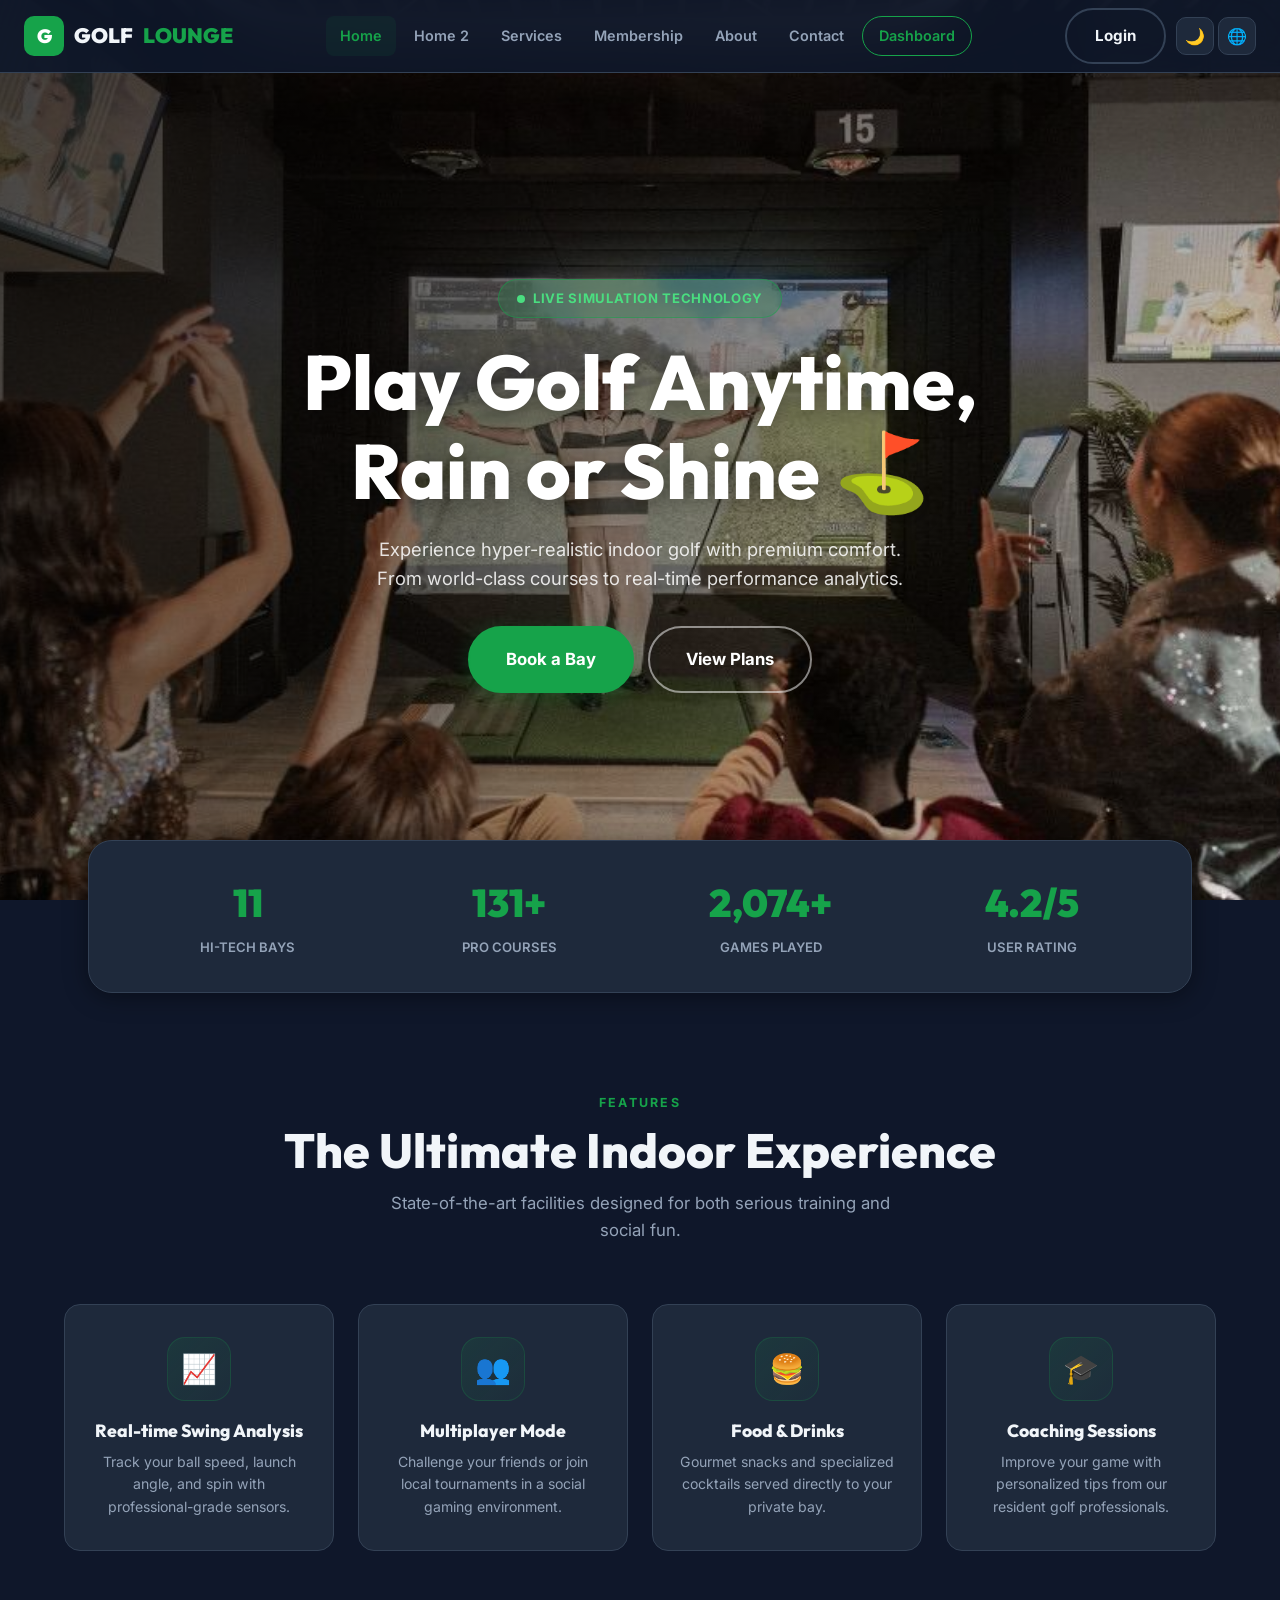
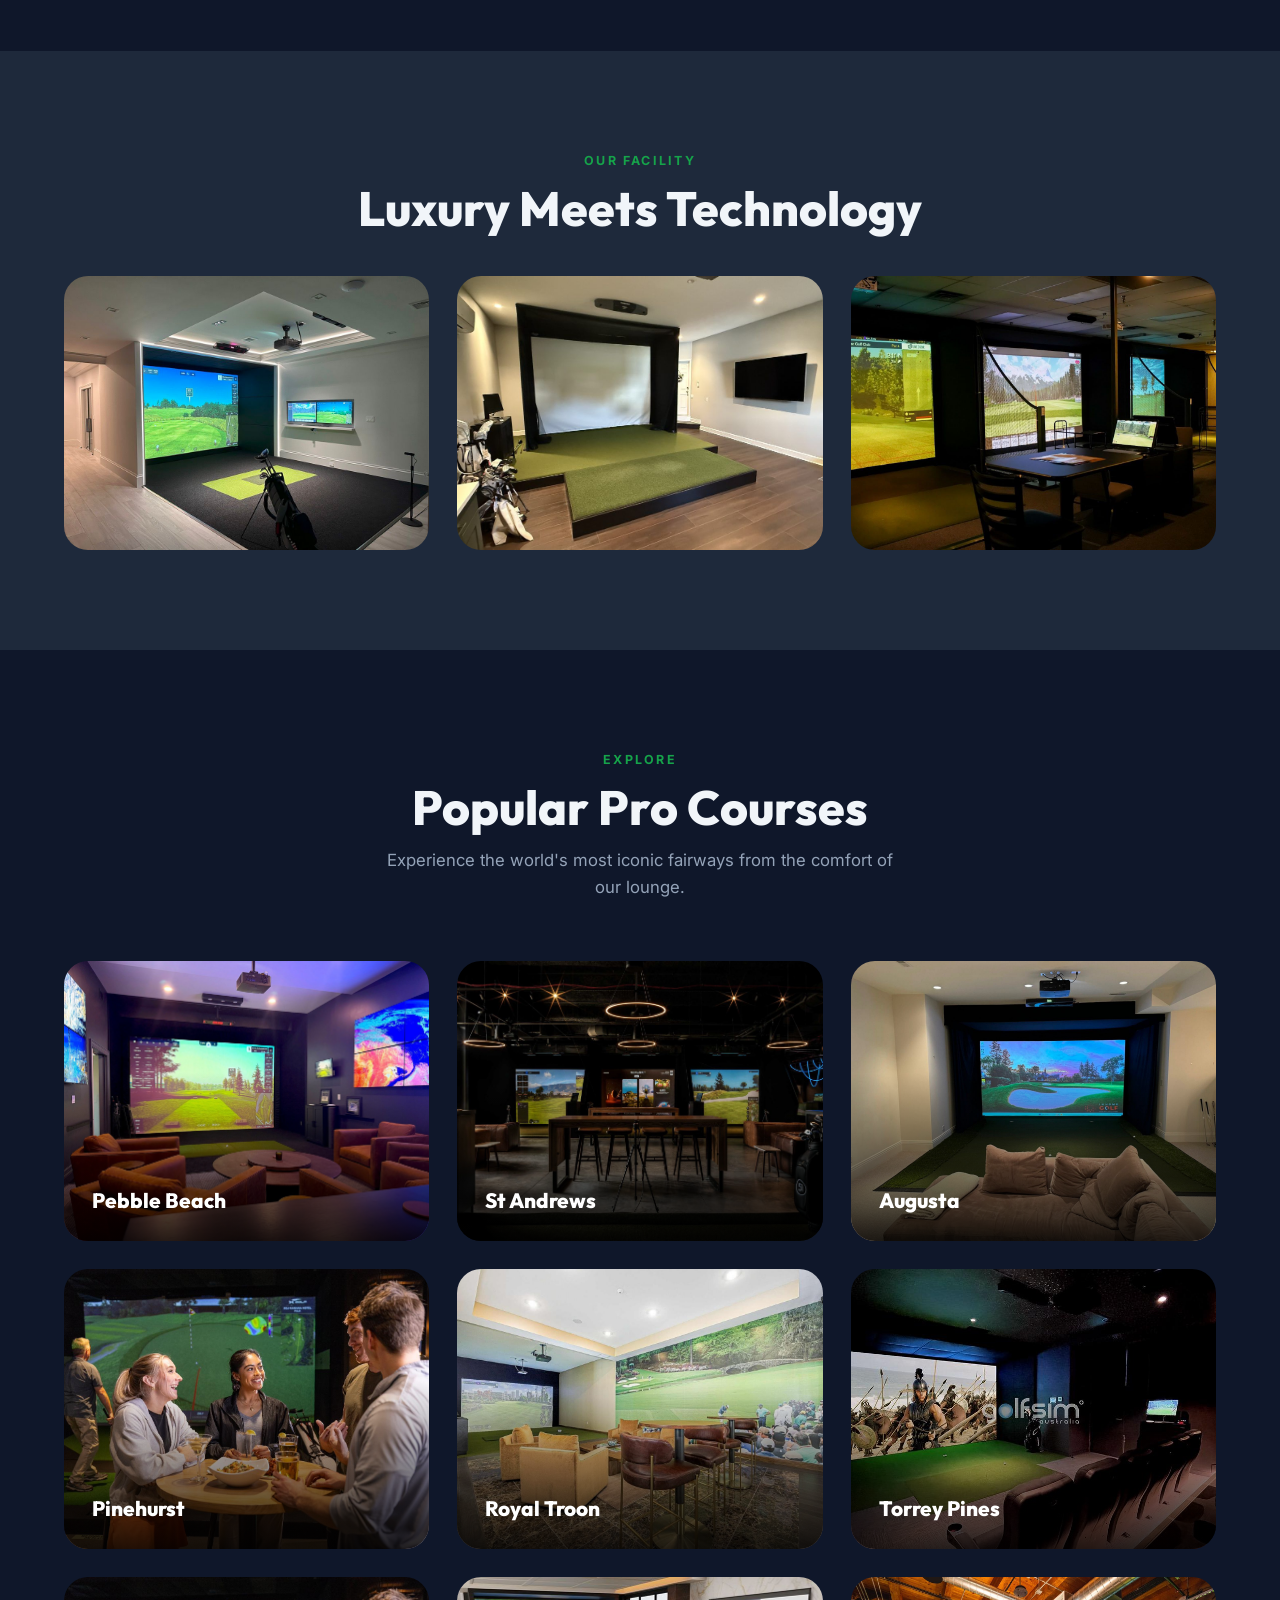
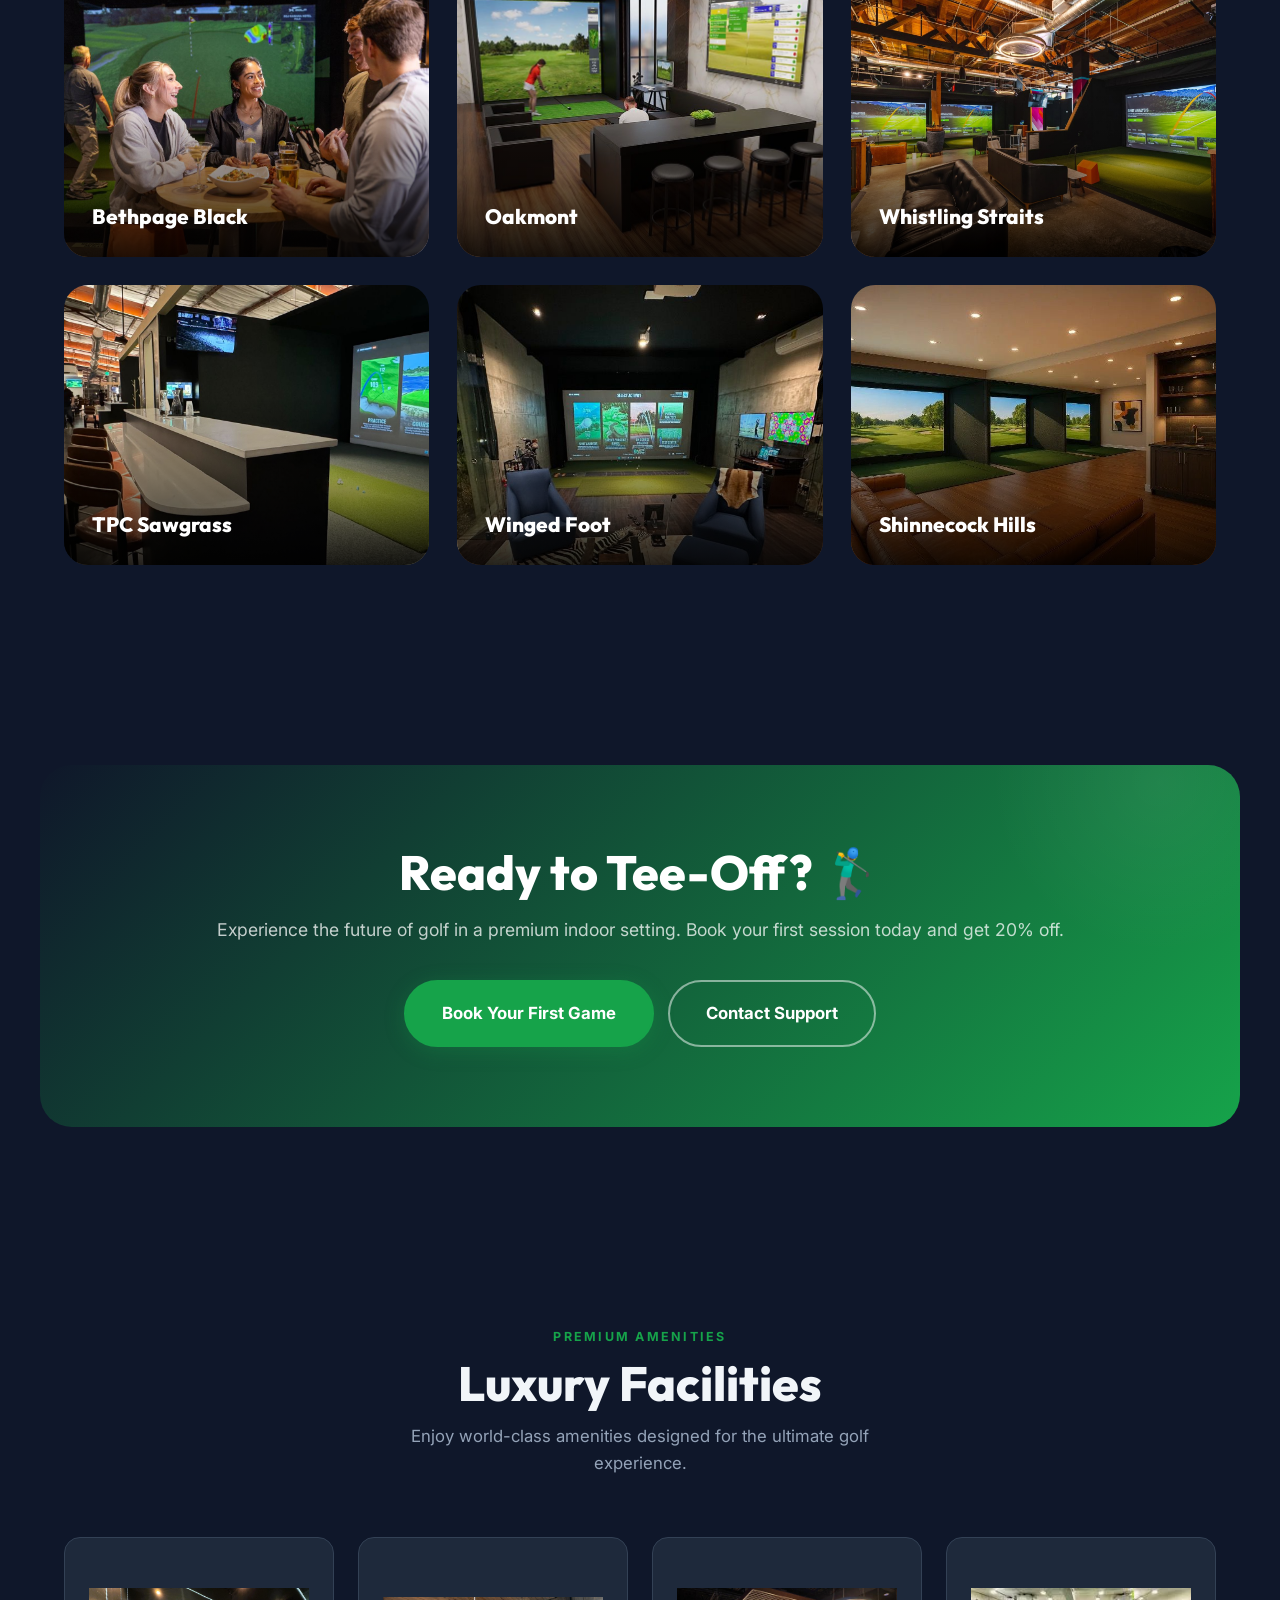
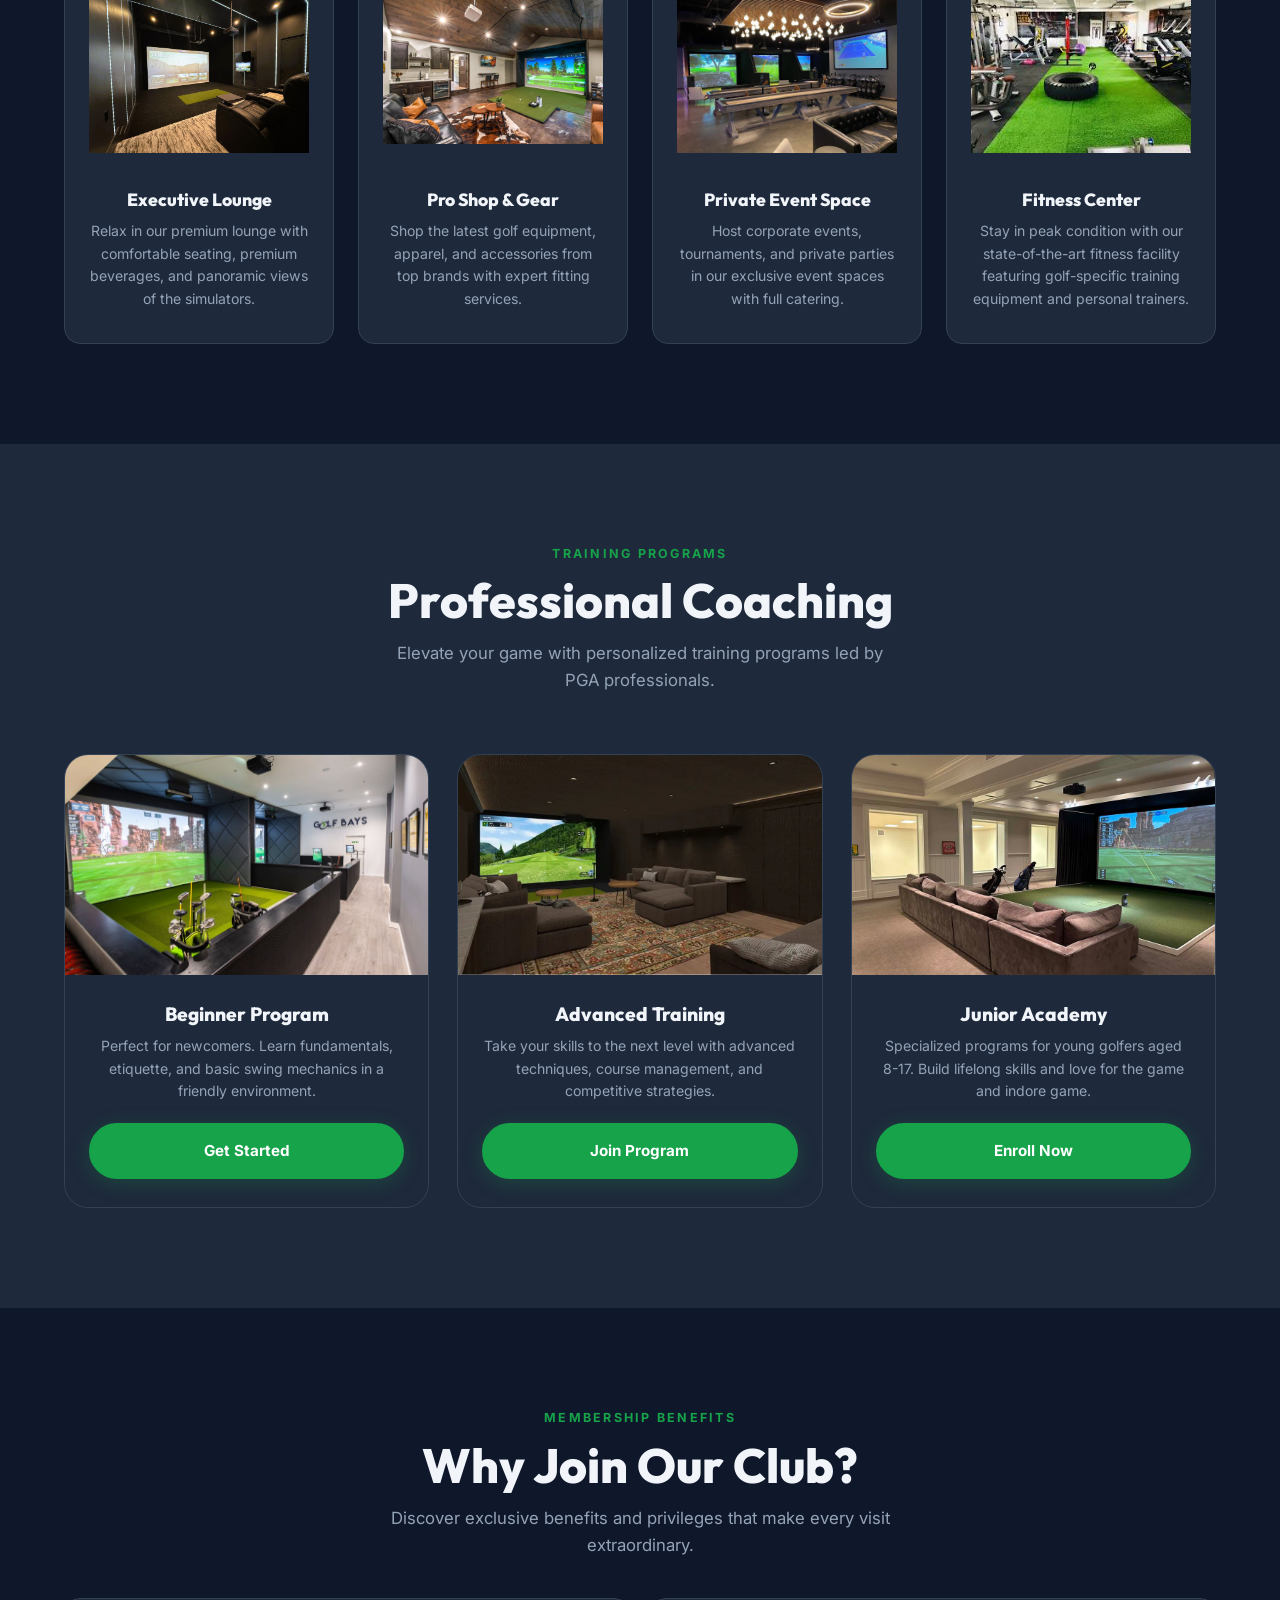
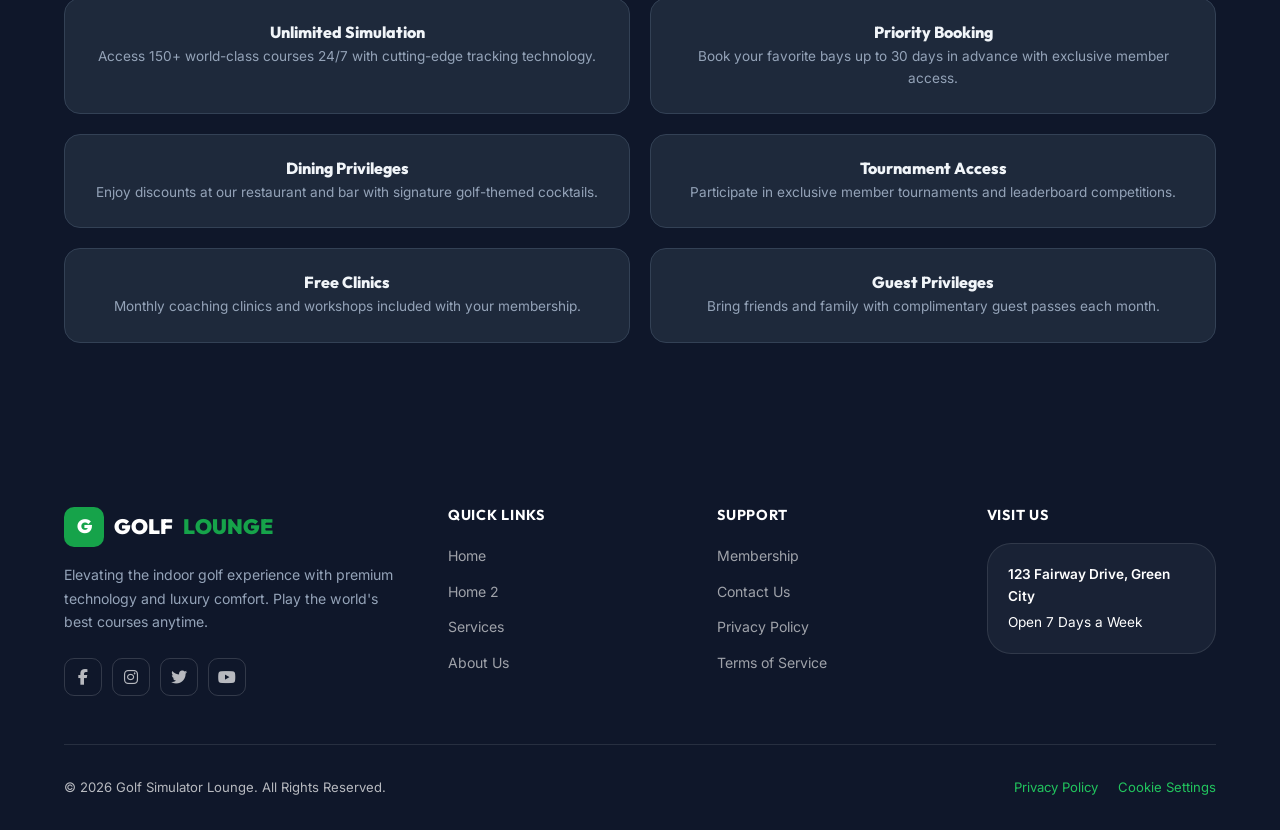
==== commit b9f1800b: "efvr" ====
--- a/index.html
+++ b/index.html
@@ -151,7 +151,7 @@
                 <span class="section-label">OUR FACILITY</span>
                 <h2 class="section-title">Luxury Meets Technology</h2>
             </div>
-            <div class="courses-grid" style="grid-template-columns: repeat(3, 1fr); margin-top: 40px;">
+            <div class="courses-grid" style="margin-top: 40px;">
                 <div class="img-frame reveal"><img src="img/WhatsApp Image 2026-04-02 at 11.08.04 AM (1).jpeg" alt="Lounge"></div>
                 <div class="img-frame reveal"><img src="img/WhatsApp Image 2026-04-02 at 11.08.05 AM (1).jpeg" alt="Simulation Bay"></div>
                 <div class="img-frame reveal"><img src="img/WhatsApp Image 2026-04-02 at 11.08.06 AM (1).jpeg" alt="Equipment"></div>
@@ -168,7 +168,7 @@
                 <p class="section-sub">Experience the world's most iconic fairways from the comfort of our lounge.</p>
             </div>
 
-            <div class="courses-grid" style="grid-template-columns: repeat(4, 1fr); gap: 20px;">
+            <div class="courses-grid">
                 <div class="course-card reveal">
                     <img src="img/WhatsApp Image 2026-04-02 at 11.08.00 AM (1).jpeg" alt="Course 1" class="course-img">
                     <div class="course-overlay"><h3>Pebble Beach</h3></div>
@@ -242,24 +242,24 @@
                 <p class="section-sub">Enjoy world-class amenities designed for the ultimate golf experience.</p>
             </div>
 
-            <div class="features-grid" style="justify-content: center;">
+            <div class="features-grid">
                 <div class="feature-card reveal" style="transition-delay: 0.1s; text-align: center;">
-                    <img src="img/WhatsApp Image 2026-04-02 at 11.08.04 AM (3).jpeg" alt="Luxury Lounge" style="width: 100%; height: 200px; object-fit: cover; border-radius: 12px; margin-bottom: 20px;">
+                    <img src="img/WhatsApp Image 2026-04-02 at 11.08.04 AM (3).jpeg" alt="Luxury Lounge" style="width: 100%; height: 200px; object-fit: contain; border-radius: 12px; margin-bottom: 20px;">
                     <h3 style="text-align: center;">Executive Lounge</h3>
                     <p style="text-align: center;">Relax in our premium lounge with comfortable seating, premium beverages, and panoramic views of the simulators.</p>
                 </div>
                 <div class="feature-card reveal" style="transition-delay: 0.2s; text-align: center;">
-                    <img src="img/WhatsApp Image 2026-04-02 at 11.08.05 AM (2).jpeg" alt="Pro Shop" style="width: 100%; height: 200px; object-fit: cover; border-radius: 12px; margin-bottom: 20px;">
+                    <img src="img/WhatsApp Image 2026-04-02 at 11.08.05 AM (2).jpeg" alt="Pro Shop" style="width: 100%; height: 200px; object-fit: contain; border-radius: 12px; margin-bottom: 20px;">
                     <h3 style="text-align: center;">Pro Shop & Gear</h3>
                     <p style="text-align: center;">Shop the latest golf equipment, apparel, and accessories from top brands with expert fitting services.</p>
                 </div>
                 <div class="feature-card reveal" style="transition-delay: 0.3s; text-align: center;">
-                    <img src="img/WhatsApp Image 2026-04-02 at 11.08.06 AM (2).jpeg" alt="Private Events" style="width: 100%; height: 200px; object-fit: cover; border-radius: 12px; margin-bottom: 20px;">
+                    <img src="img/WhatsApp Image 2026-04-02 at 11.08.06 AM (2).jpeg" alt="Private Events" style="width: 100%; height: 200px; object-fit: contain; border-radius: 12px; margin-bottom: 20px;">
                     <h3 style="text-align: center;">Private Event Space</h3>
                     <p style="text-align: center;">Host corporate events, tournaments, and private parties in our exclusive event spaces with full catering.</p>
                 </div>
                 <div class="feature-card reveal" style="transition-delay: 0.4s; text-align: center;">
-                    <img src="img/images.jpg" alt="Fitness Center" style="width: 100%; height: 200px; object-fit: cover; border-radius: 12px; margin-bottom: 20px;">
+                    <img src="img/images.jpg" alt="Fitness Center" style="width: 100%; height: 200px; object-fit: contain; border-radius: 12px; margin-bottom: 20px;">
                     <h3 style="text-align: center;">Fitness Center</h3>
                     <p style="text-align: center;">Stay in peak condition with our state-of-the-art fitness facility featuring golf-specific training equipment and personal trainers.</p>
                 </div>
@@ -375,7 +375,7 @@
                     </div>
                 </div>
 
-                <div class="footer-col" style="text-align: left;">
+                <div class="footer-col">
                     <h4>QUICK LINKS</h4>
                     <ul>
                         <li><a href="index.html">Home</a></li>
@@ -385,7 +385,7 @@
                     </ul>
                 </div>
 
-                <div class="footer-col" style="text-align: left;">
+                <div class="footer-col">
                     <h4>SUPPORT</h4>
                     <ul>
                         <li><a href="membership.html">Membership</a></li>
@@ -395,7 +395,7 @@
                     </ul>
                 </div>
 
-                <div class="footer-col" style="text-align: center;">
+                <div class="footer-col">
                     <h4>VISIT US</h4>
                     <div class="glass-card" style="padding: 20px; margin-top: 16px;">
                         <p style="font-size: 0.85rem; color: #fff; font-weight: 600;">123 Fairway Drive, Green City</p>
@@ -414,6 +414,9 @@
         </div>
     </footer>
 
+    <button id="back-to-top" class="back-to-top" title="Back to Top">
+        <i class="fas fa-chevron-up"></i>
+    </button>
     <script src="js/main.js"></script>
 </body>
 </html>
--- a/css/style.css
+++ b/css/style.css
@@ -142,8 +142,8 @@
   top: 0; left: 0; right: 0;
   z-index: 999;
   background: var(--nav-bg);
+  -webkit-backdrop-filter: blur(20px);
   backdrop-filter: blur(20px);
-  -webkit-backdrop-filter: blur(20px);
   border-bottom: 1px solid var(--border);
   transition: all var(--transition);
 }
@@ -299,6 +299,7 @@
   gap: 8px;
   background: rgba(22,163,74,0.2);
   border: 1px solid rgba(22,163,74,0.5);
+  -webkit-backdrop-filter: blur(10px);
   backdrop-filter: blur(10px);
   border-radius: 50px;
   padding: 8px 18px;
@@ -532,10 +533,11 @@
 .price-period { font-size: 0.85rem; color: var(--text-muted); margin-bottom: 24px; }
 .price-divider { height: 1px; background: var(--border); margin: 20px 0; }
 .price-card.featured .price-divider { background: rgba(255,255,255,0.2); }
-.price-features { text-align: left; margin-bottom: 28px; }
+.price-features { text-align: center; margin-bottom: 28px; }
 .price-feature {
   display: flex;
   align-items: center;
+  justify-content: center;
   gap: 10px;
   font-size: 0.9rem;
   color: var(--text-muted);
@@ -621,6 +623,7 @@
   position: absolute;
   bottom: 20px; left: 20px;
   background: rgba(0,0,0,0.6);
+  -webkit-backdrop-filter: blur(10px);
   backdrop-filter: blur(10px);
   border-radius: var(--radius-sm);
   padding: 10px 16px;
@@ -702,15 +705,17 @@
 }
 .why-item {
   display: flex;
-  align-items: flex-start;
+  flex-direction: column;
+  align-items: center;
+  text-align: center;
   gap: 16px;
-  padding: 20px;
+  padding: 24px;
   background: var(--card);
   border: 1px solid var(--border);
   border-radius: var(--radius);
   transition: all var(--transition);
 }
-.why-item:hover { border-color: var(--green); transform: translateX(4px); }
+.why-item:hover { border-color: var(--green); transform: translateY(-4px); }
 .why-icon {
   width: 48px; height: 48px;
   border-radius: 12px;
@@ -721,6 +726,68 @@
 }
 .why-item h4 { font-size: 1rem; margin-bottom: 4px; }
 .why-item p { font-size: 0.85rem; }
+
+/* ── FAQ ACCORDION ── */
+.faq-accordion {
+  max-width: 800px;
+  margin: 40px auto 0;
+  display: flex;
+  flex-direction: column;
+  gap: 16px;
+}
+.faq-item {
+  background: var(--card);
+  border: 1px solid var(--border);
+  border-radius: var(--radius);
+  overflow: hidden;
+  transition: all var(--transition);
+}
+.faq-item:hover { border-color: var(--green); }
+.faq-item.active { border-color: var(--green); box-shadow: var(--shadow-hover); }
+
+.faq-header {
+  padding: 24px 32px;
+  display: flex;
+  align-items: center;
+  justify-content: space-between;
+  cursor: pointer;
+  user-select: none;
+  gap: 20px;
+}
+.faq-header h4 { font-size: 1.05rem; transition: color var(--transition); margin: 0; }
+.faq-item.active .faq-header h4 { color: var(--green); }
+
+.faq-icon {
+  width: 32px; height: 32px;
+  border-radius: 50%;
+  background: var(--bg-alt);
+  display: flex; align-items:center; justify-content:center;
+  font-size: 0.8rem;
+  transition: all var(--transition);
+  color: var(--text-muted);
+}
+.faq-item.active .faq-icon {
+  background: var(--green);
+  color: #fff;
+  transform: rotate(180deg);
+}
+
+.faq-body {
+  max-height: 0;
+  overflow: hidden;
+  transition: all 0.4s cubic-bezier(0.4, 0, 0.2, 1);
+  opacity: 0;
+}
+.faq-item.active .faq-body {
+  max-height: 500px; /* Adjust as needed */
+  opacity: 1;
+}
+.faq-content {
+  padding: 0 32px 24px;
+  color: var(--text-muted);
+  font-size: 0.95rem;
+  line-height: 1.7;
+}
 
 /* ── CONTACT ── */
 .contact-grid {
@@ -795,8 +862,8 @@
 /* ── GLASS CARD ── */
 .glass-card {
   background: rgba(255,255,255,0.07);
+  -webkit-backdrop-filter: blur(20px);
   backdrop-filter: blur(20px);
-  -webkit-backdrop-filter: blur(20px);
   border: 1px solid rgba(255,255,255,0.15);
   border-radius: var(--radius-lg);
 }
@@ -978,100 +1045,112 @@
 }
 @keyframes loader-fill { from{width:0} to{width:100%} }
 
-/* ── RESPONSIVE ── */
-/* Tablet View (768px - 1024px) */
-@media (max-width:1024px) and (min-width:769px) {
+/* ── RESPONSIVE OPTIMIZATION ── */
+
+/* Common Responsive Rules for Tablet & Mobile */
+@media (max-width: 1024px) {
   .nav-menu, .nav-cta, .nav-icons { display:none; }
   .hamburger { display:flex; }
   .mobile-drawer { display:flex; }
-  h1 { font-size:2.2rem; }
-  h2 { font-size:1.8rem; }
-  .section { padding:80px 0; }
-  .stats-bar { grid-template-columns: repeat(2,1fr); margin:0 24px; margin-top:-40px; padding:32px; }
-  .features-grid { grid-template-columns: repeat(2,1fr); }
-  .courses-grid { grid-template-columns: repeat(2,1fr); }
-  .testimonials-grid { grid-template-columns: repeat(2,1fr); }
-  .services-grid { grid-template-columns: repeat(2,1fr); }
-  .team-grid { grid-template-columns: repeat(2,1fr); }
-  .pricing-grid { grid-template-columns: repeat(2,1fr); max-width:800px; margin-inline:auto; }
-  .pricing-grid .price-card.featured { transform:scale(1); }
-  .steps-grid { grid-template-columns: repeat(2,1fr); }
-  .steps-grid::before { display:none; }
-  .why-grid { grid-template-columns: repeat(2,1fr); }
-  .split { grid-template-columns:1fr; gap:40px; }
-  .contact-grid { grid-template-columns:1fr; }
-  .footer-grid { grid-template-columns: repeat(2,1fr); gap:32px; }
-  .footer-bottom { flex-direction:column; gap:12px; text-align:center; }
-  .cta-banner { padding:60px 32px; }
-  .form-row { grid-template-columns:1fr; }
-  .contact-form-wrap { padding:32px; }
-  .container { padding:0 32px; }
-}
-
-/* Mobile View (max-width: 768px) */
-@media (max-width:768px) {
-  .nav-menu, .nav-cta, .nav-icons { display:none; }
-  .hamburger { display:flex; }
-  .mobile-drawer { display:flex; }
-  h1 { font-size:2rem; }
-  h2 { font-size:1.6rem; }
-  .section { padding:64px 0; }
-  .stats-bar { grid-template-columns: repeat(2,1fr); margin:0 16px; margin-top:-40px; padding:24px; }
-  .courses-grid, .testimonials-grid, .features-grid, .steps-grid, .services-grid { grid-template-columns:1fr; }
-  .steps-grid::before { display:none; }
-  .why-grid { grid-template-columns:1fr; }
-  .footer-grid { grid-template-columns:1fr; gap:32px; }
-  .footer-bottom { flex-direction:column; gap:12px; text-align:center; }
-  .cta-banner { padding:48px 24px; }
-  .form-row { grid-template-columns:1fr; }
-  .contact-form-wrap { padding:24px; }
-  .team-grid { grid-template-columns:1fr; }
-  .pricing-grid { grid-template-columns: 1fr; max-width:400px; margin-inline:auto; }
-  .pricing-grid .price-card.featured { transform:scale(1); }
-  .container { padding:0 16px; }
-}
-
-/* Small Mobile (max-width: 480px) */
-@media (max-width:480px) {
-  .container { padding:0 16px; }
-  .pricing-grid { max-width:100%; }
-  .team-grid { grid-template-columns:1fr; }
-  .stats-bar { grid-template-columns: 1fr; gap:16px; padding:20px; }
-}
-
-/* Center all content in mobile and tablet views */
-@media (max-width:1024px) {
-  .section-center { text-align: center; }
+  
+  .section { padding: 64px 0; }
+  .container { padding: 0 24px; }
+
+  /* Universal Center Alignment */
+  h1, h2, h3, h4, .section-title, .section-sub, .section-label { 
+    text-align: center !important; 
+    margin-left: auto !important; 
+    margin-right: auto !important; 
+  }
+  p { text-align: center; margin-left: auto; margin-right: auto; }
+  .btn-row, .hero-btns { justify-content: center; }
+  
+  /* Image Scaling - No Cropping */
+  img, .course-img, .service-img, .team-img, .feature-card img {
+    object-fit: contain !important;
+    background: rgba(0,0,0,0.03); /* Subtle background for empty space */
+  }
+  [data-theme="dark"] img { background: rgba(255,255,255,0.03); }
+
+  /* Grid Adjustments - Tablet (2 Columns) */
+  .features-grid, 
+  .courses-grid, 
+  .services-grid, 
+  .why-grid, 
+  .footer-grid, 
+  .stats-bar, 
+  .team-grid, 
+  .pricing-grid, 
+  .steps-grid,
+  .dash-grid { 
+    grid-template-columns: repeat(2, 1fr) !important; 
+    gap: 20px;
+  }
+  
+  .split { grid-template-columns: 1fr; gap: 40px; text-align: center; }
+  .contact-grid { grid-template-columns: 1fr; gap: 40px; }
   .footer-col { text-align: center !important; }
-  .footer-col ul { justify-content: center; }
-  .contact-info { text-align: center; }
-  .contact-items { justify-content: center; }
-  .hero-content { text-align: center; }
-  .hero-btns { justify-content: center; }
+  .footer-col ul { align-items: center; }
+  .footer-bottom { flex-direction: column; gap: 12px; text-align: center; }
+  .footer-bottom div { margin: 0; }
+
+  /* Card and Content Centering */
+  .feature-card, .service-card, .price-card, .testimonial-card, .team-card, .why-item {
+    display: flex;
+    flex-direction: column;
+    align-items: center;
+    text-align: center;
+  }
+  .why-item div { text-align: center; width: 100%; }
+  .why-item h4 { margin-inline: auto; }
+  .price-features { display: flex; flex-direction: column; align-items: center; }
+  .price-feature { text-align: center; }
+  .service-details { text-align: center; }
+  .why-item { flex-direction: column; gap: 12px; }
+  .why-icon { margin: 0 auto; }
+}
+
+/* Mobile Specific (1 Column) */
+@media (max-width: 768px) {
+  h1 { font-size: 2.2rem; }
+  h2 { font-size: 1.8rem; }
   
-  /* Center all subheadings */
-  h2 { text-align: center !important; }
-  h3 { text-align: center !important; }
-  h4 { text-align: center !important; }
-  .section-title { text-align: center !important; }
-  .section-sub { text-align: center !important; margin: 0 auto; }
-  .feature-card h3 { text-align: center !important; }
-  .service-card h3 { text-align: center !important; }
-  .team-name { text-align: center !important; }
-  .team-role { text-align: center !important; }
-  .price-name { text-align: center !important; }
-  .contact-info h2 { text-align: center !important; }
-  .why-item h4 { text-align: center !important; }
-  .cta-banner h2 { text-align: center !important; }
-  .cta-banner p { text-align: center !important; }
-}
-
-/* Dashboard Responsive */
-@media (max-width:1024px) {
+  .features-grid, 
+  .courses-grid, 
+  .services-grid, 
+  .why-grid, 
+  .footer-grid, 
+  .stats-bar, 
+  .team-grid, 
+  .pricing-grid, 
+  .steps-grid,
+  .dash-grid { 
+    grid-template-columns: 1fr !important; 
+  }
+
+  .stats-bar { padding: 24px; margin-top: -30px; }
+  .hero-content { padding: 40px 16px; }
+  
+  /* Buttons on Mobile */
+  .btn { width: 100%; max-width: 320px; margin: 0 auto; }
+  .hero-btns .btn, .btn-row .btn { width: 100%; }
+  
+  .pricing-grid { max-width: 400px; }
+  .cta-banner { padding: 40px 20px; }
+}
+
+/* Small Mobile Adjustments */
+@media (max-width: 480px) {
+  h1 { font-size: 1.8rem; }
+  .container { padding: 0 16px; }
+  .stats-bar { grid-template-columns: 1fr !important; }
+}
+
+/* Dashboard Specific Responsive */
+@media (max-width: 1024px) {
   .dashboard-sidebar { transform: translateX(-100%); position: fixed; height: 100vh; z-index: 1000; }
   .dashboard-sidebar.open { transform: translateX(0); }
   .dashboard-main { margin-left: 0; }
-  .dash-grid { grid-template-columns: repeat(2,1fr); }
   .viz-grid { grid-template-columns: 1fr; }
 }
 
@@ -1080,3 +1159,44 @@
   .topbar { padding: 0 16px; }
   .content-scroll { padding: 16px; }
 }
+/* ── BACK TO TOP ── */
+.back-to-top {
+  position: fixed;
+  bottom: 32px;
+  right: 32px;
+  width: 48px;
+  height: 48px;
+  background: var(--green);
+  color: #fff;
+  border-radius: 12px;
+  display: flex;
+  align-items: center;
+  justify-content: center;
+  border: none;
+  cursor: pointer;
+  z-index: 999;
+  box-shadow: 0 8px 30px var(--green-glow);
+  opacity: 0;
+  visibility: hidden;
+  transform: translateY(20px);
+  transition: all var(--transition);
+}
+.back-to-top.visible {
+  opacity: 1;
+  visibility: visible;
+  transform: translateY(0);
+}
+.back-to-top:hover {
+  background: var(--green-dark);
+  transform: translateY(-5px);
+  box-shadow: 0 12px 40px var(--green-glow);
+}
+
+@media (max-width: 768px) {
+  .back-to-top {
+    bottom: 24px;
+    right: 24px;
+    width: 42px;
+    height: 42px;
+  }
+}
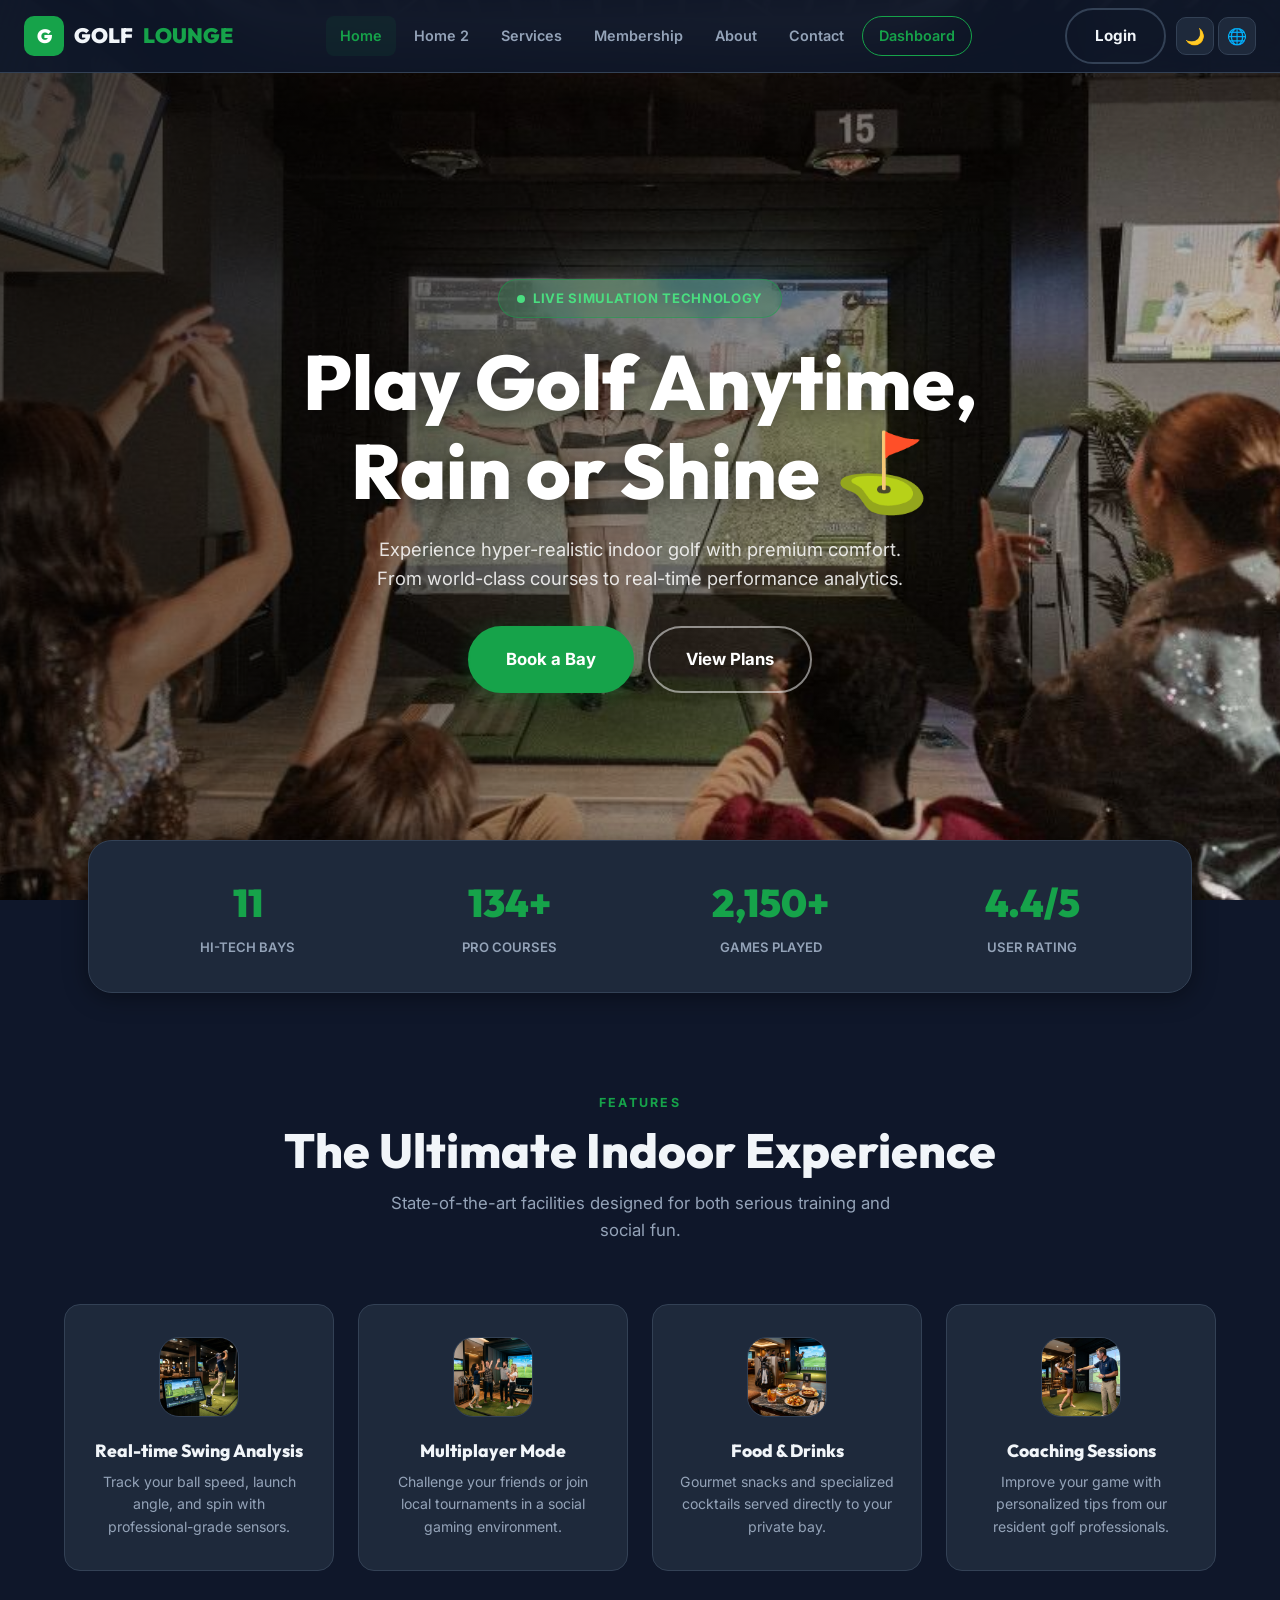
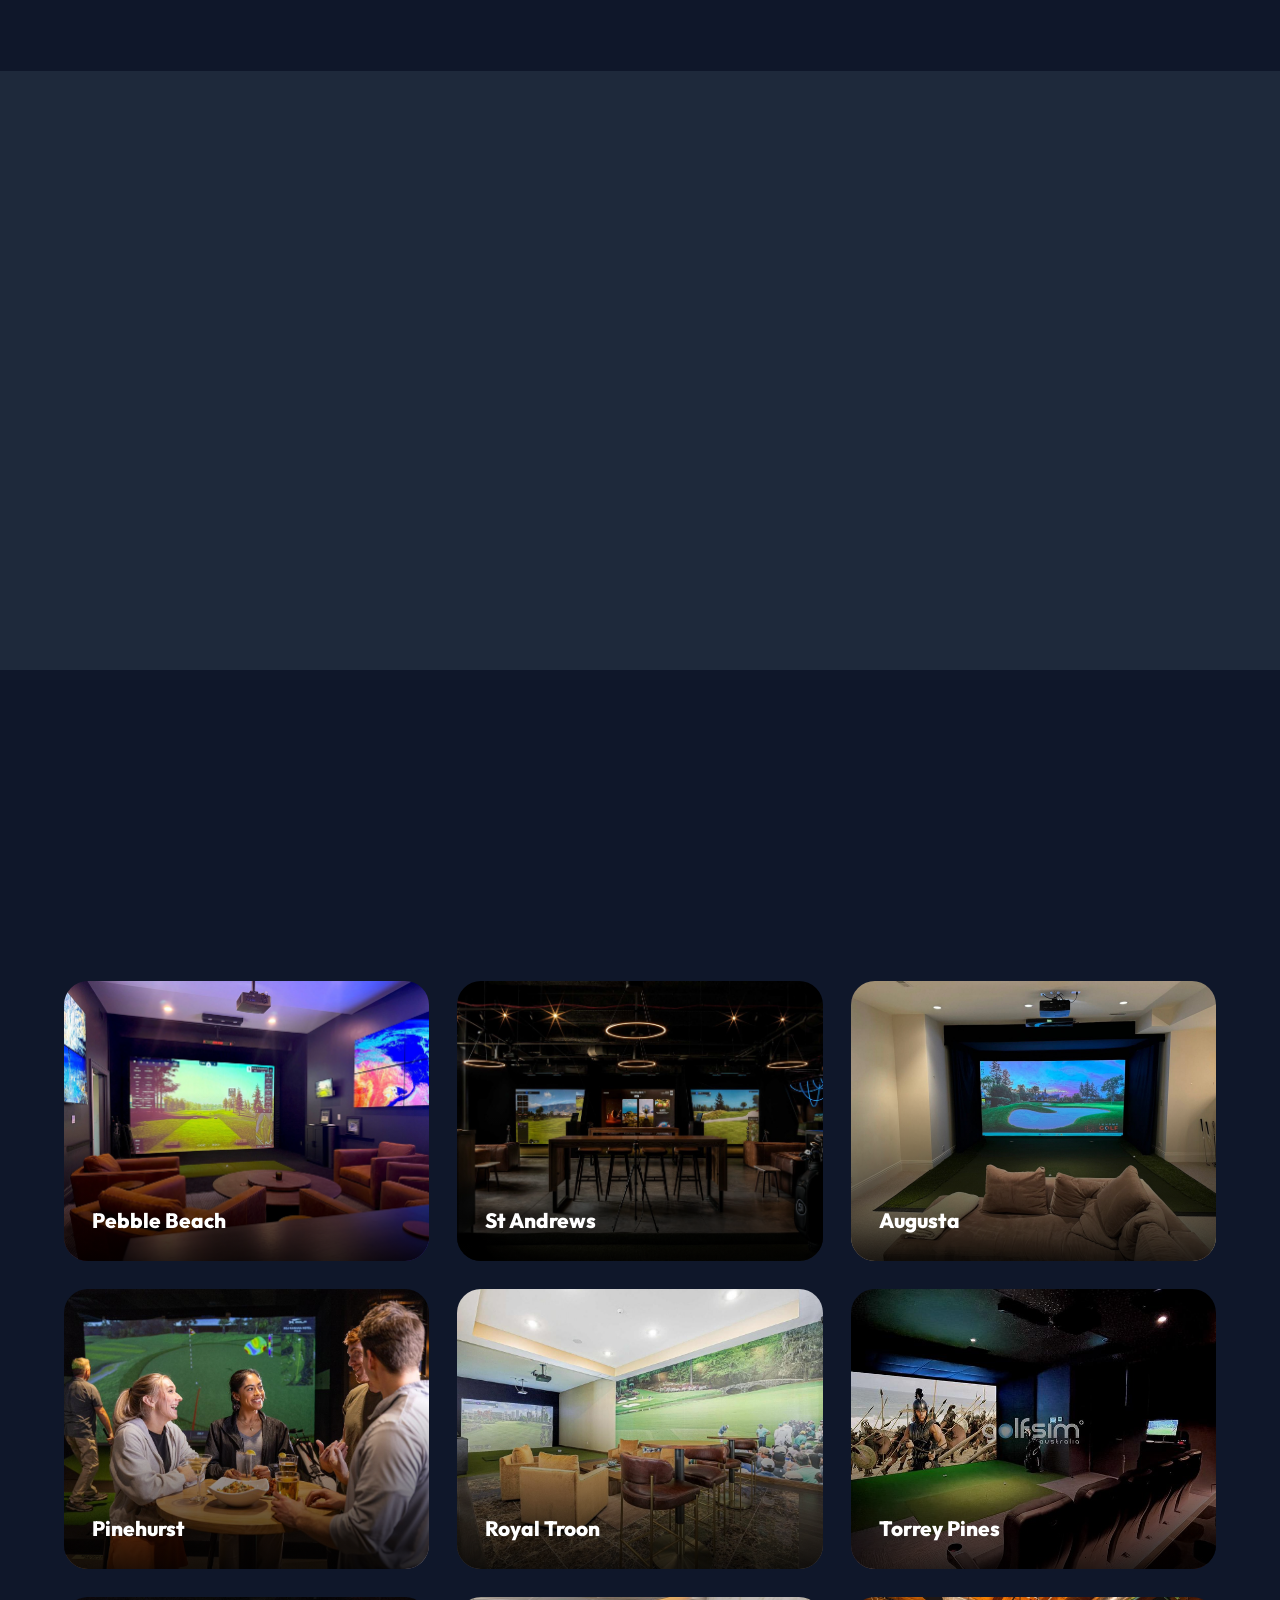
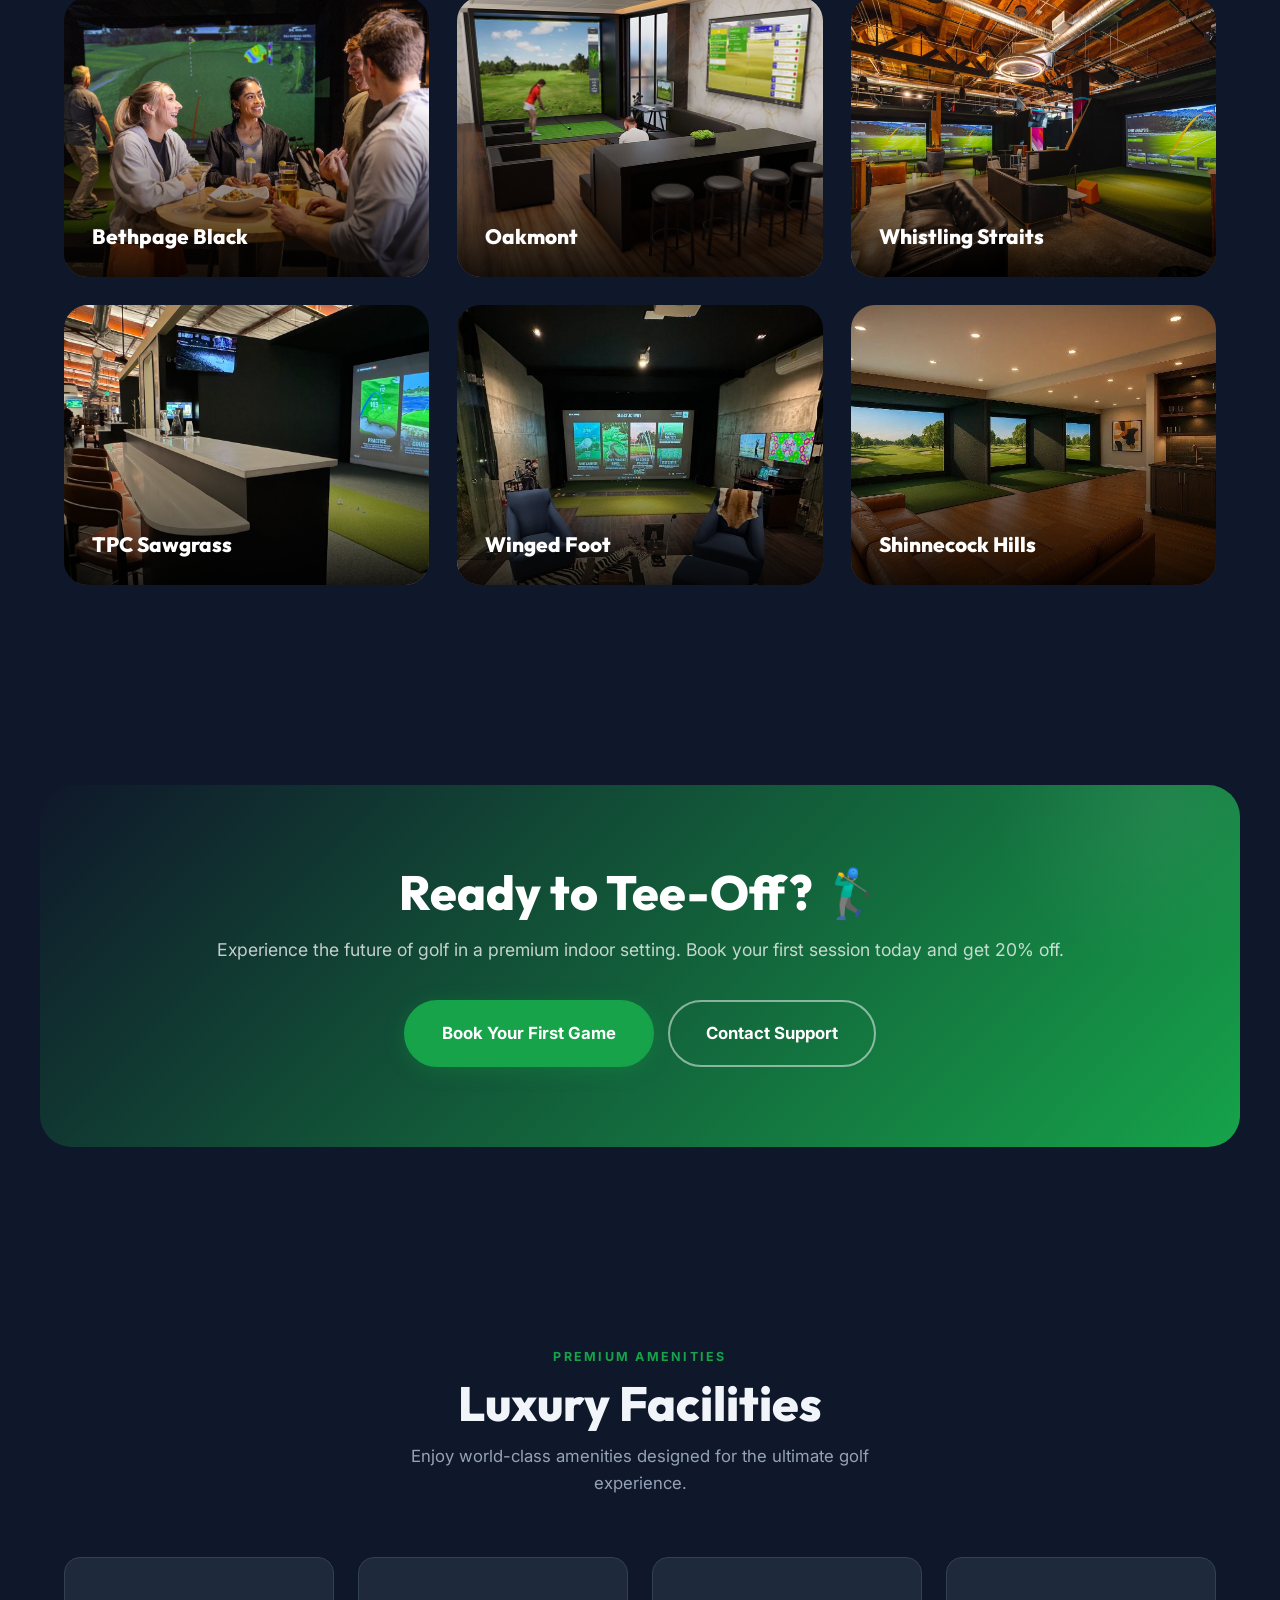
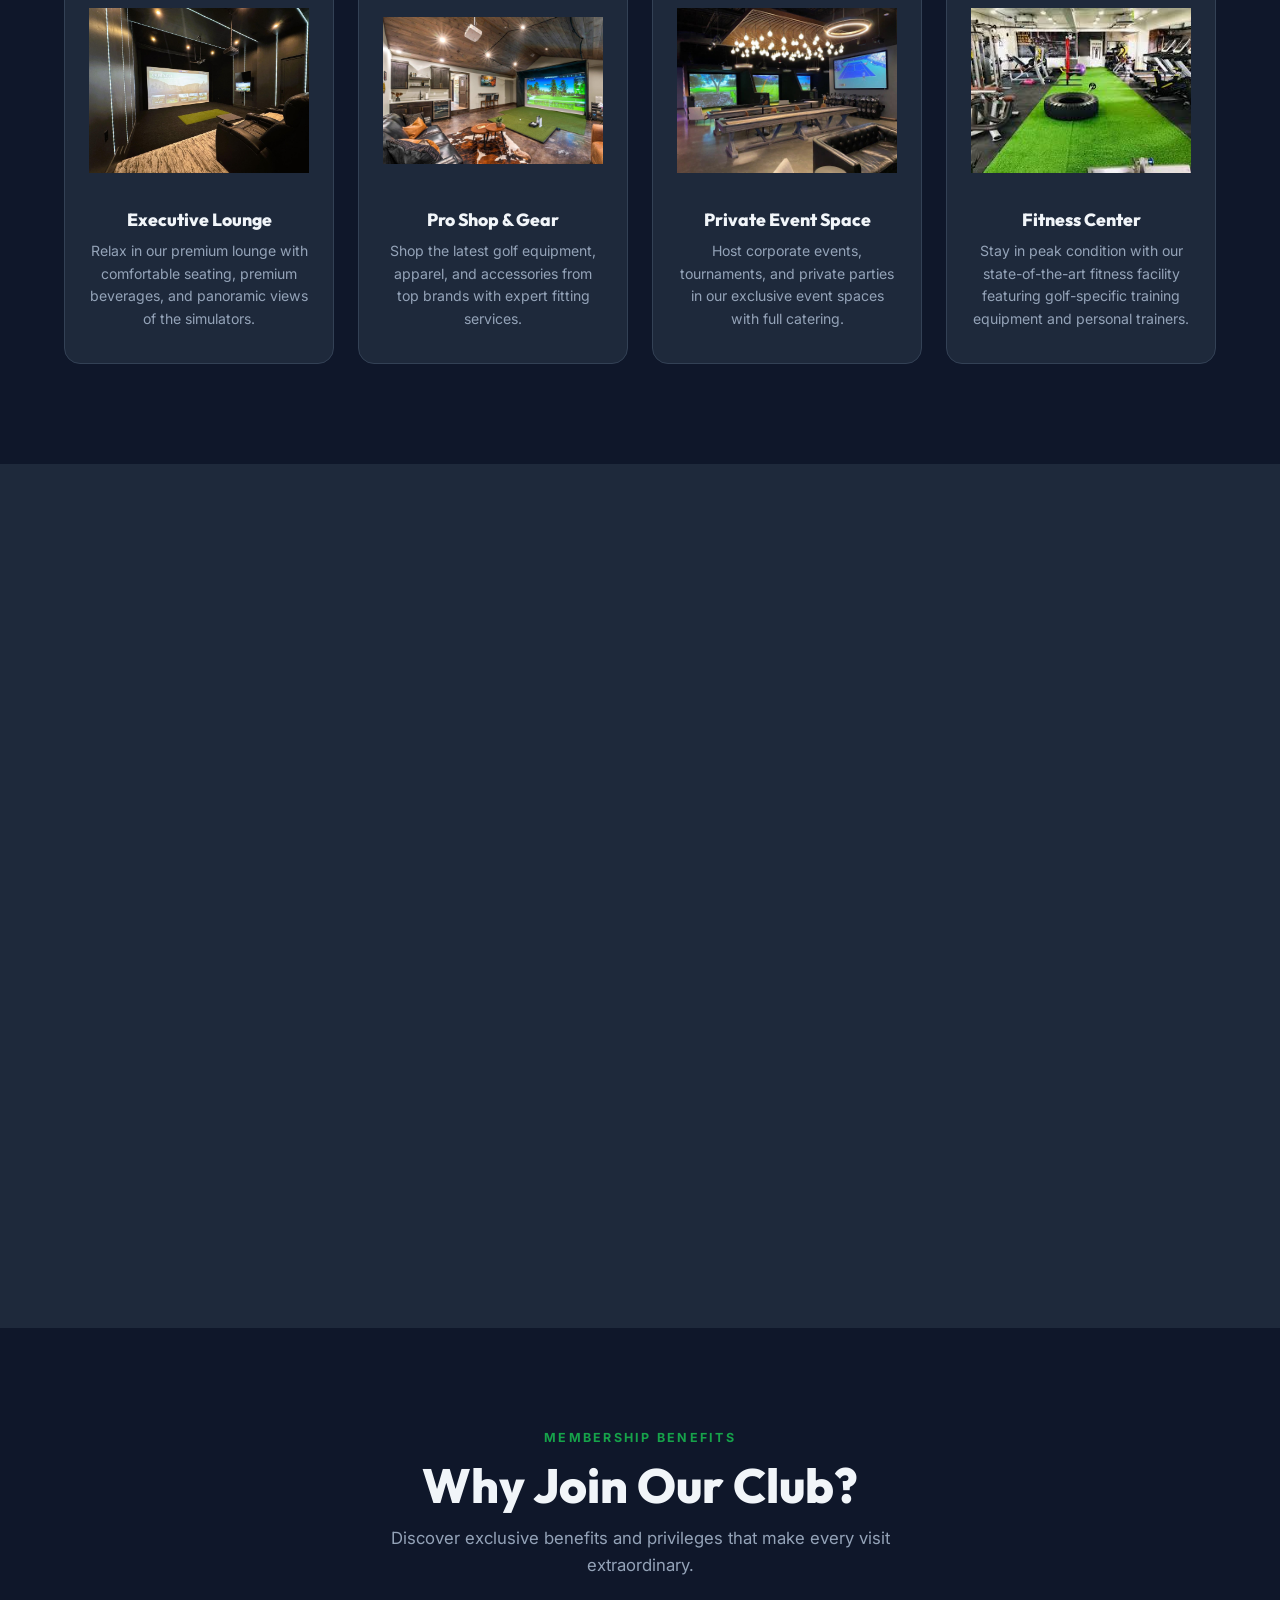
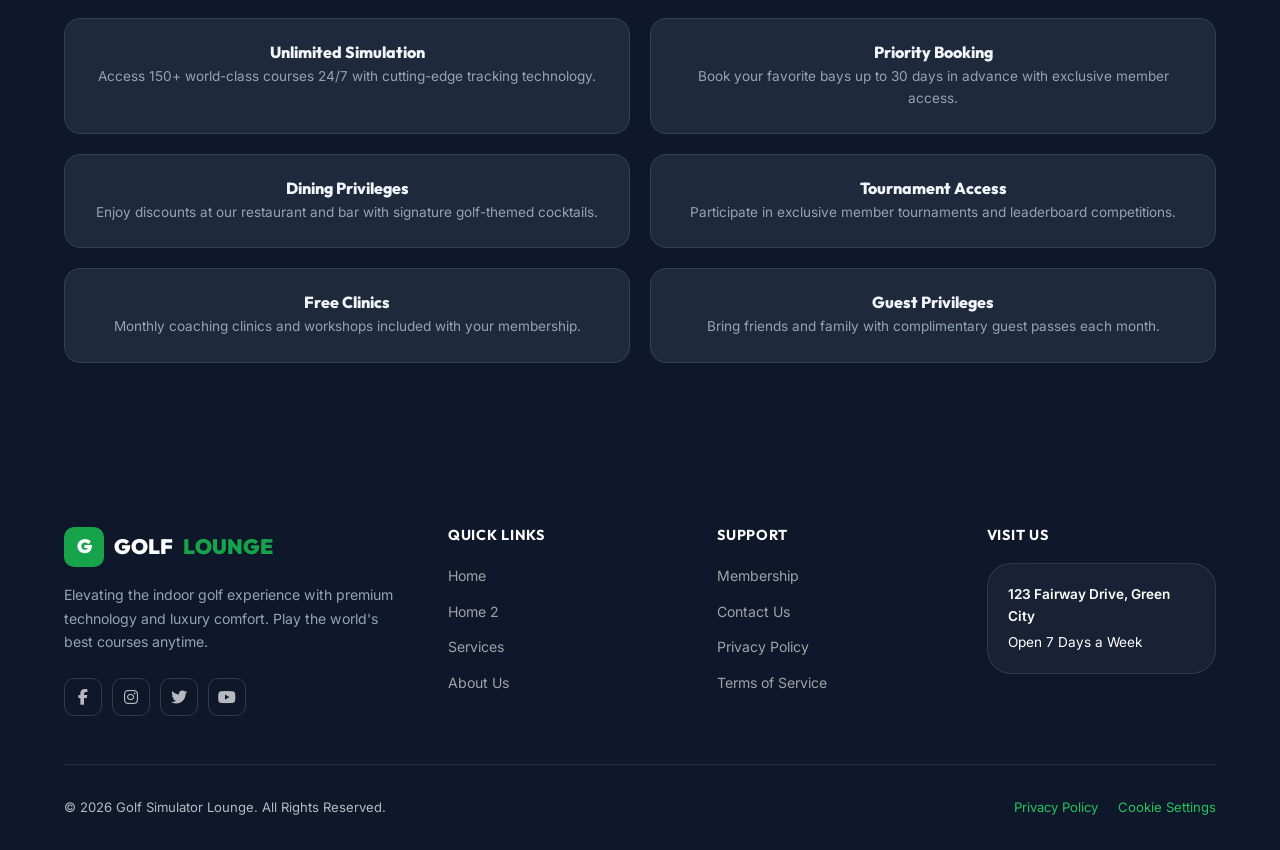
==== commit ca6f168c: "vfgbhnjm," ====
--- a/index.html
+++ b/index.html
@@ -121,22 +121,30 @@
 
             <div class="features-grid">
                 <div class="feature-card reveal" style="transition-delay: 0.1s;">
-                    <div class="feature-icon">📈</div>
+                    <div class="feature-icon">
+                        <img src="img/swing_analysis.png" alt="Swing Analysis">
+                    </div>
                     <h3>Real-time Swing Analysis</h3>
                     <p>Track your ball speed, launch angle, and spin with professional-grade sensors.</p>
                 </div>
                 <div class="feature-card reveal" style="transition-delay: 0.2s;">
-                    <div class="feature-icon">👥</div>
+                    <div class="feature-icon">
+                        <img src="img/multiplayer.png" alt="Multiplayer Mode">
+                    </div>
                     <h3>Multiplayer Mode</h3>
                     <p>Challenge your friends or join local tournaments in a social gaming environment.</p>
                 </div>
                 <div class="feature-card reveal" style="transition-delay: 0.3s;">
-                    <div class="feature-icon">🍔</div>
+                    <div class="feature-icon">
+                        <img src="img/food_drinks.png" alt="Food & Drinks">
+                    </div>
                     <h3>Food & Drinks</h3>
                     <p>Gourmet snacks and specialized cocktails served directly to your private bay.</p>
                 </div>
                 <div class="feature-card reveal" style="transition-delay: 0.4s;">
-                    <div class="feature-icon">🎓</div>
+                    <div class="feature-icon">
+                        <img src="img/coaching.png" alt="Coaching Sessions">
+                    </div>
                     <h3>Coaching Sessions</h3>
                     <p>Improve your game with personalized tips from our resident golf professionals.</p>
                 </div>
--- a/css/style.css
+++ b/css/style.css
@@ -369,16 +369,21 @@
   border-color: var(--green);
 }
 .feature-icon {
-  width: 64px; height: 64px;
-  background: linear-gradient(135deg, rgba(22,163,74,0.12), rgba(22,163,74,0.04));
-  border-radius: 18px;
+  width: 80px; height: 80px;
+  background: var(--bg-alt);
+  border-radius: 20px;
   display: flex; align-items:center; justify-content:center;
-  font-size: 1.8rem;
-  margin: 0 auto 20px;
-  border: 1px solid rgba(22,163,74,0.2);
-  transition: all var(--transition);
-}
-.feature-card:hover .feature-icon { background: var(--green); transform: rotate(5deg) scale(1.1); }
+  margin: 0 auto 24px;
+  border: 1px solid var(--border);
+  transition: all var(--transition);
+  overflow: hidden;
+}
+.feature-icon img {
+  width: 100%;
+  height: 100%;
+  object-fit: cover;
+}
+.feature-card:hover .feature-icon { border-color: var(--green); transform: translateY(-5px) scale(1.05); }
 .feature-card h3 { font-size: 1.1rem; margin-bottom: 10px; }
 .feature-card p { font-size: 0.88rem; }
 
@@ -1087,6 +1092,13 @@
     gap: 20px;
   }
   
+  .pricing-grid > *:nth-child(3) {
+    grid-column: span 2;
+    justify-self: center;
+    width: 100%;
+    max-width: 400px;
+  }
+  
   .split { grid-template-columns: 1fr; gap: 40px; text-align: center; }
   .contact-grid { grid-template-columns: 1fr; gap: 40px; }
   .footer-col { text-align: center !important; }
@@ -1111,7 +1123,7 @@
 }
 
 /* Mobile Specific (1 Column) */
-@media (max-width: 768px) {
+@media (max-width: 600px) {
   h1 { font-size: 2.2rem; }
   h2 { font-size: 1.8rem; }
   
@@ -1186,13 +1198,41 @@
   visibility: visible;
   transform: translateY(0);
 }
+
 .back-to-top:hover {
   background: var(--green-dark);
   transform: translateY(-5px);
   box-shadow: 0 12px 40px var(--green-glow);
 }
 
-@media (max-width: 768px) {
+/* ── CONTACT SOCIALS ── */
+.contact-socials {
+  display: flex;
+  gap: 12px;
+  margin: 20px 0 32px;
+}
+.contact-socials .social-icon {
+  width: 44px;
+  height: 44px;
+  border-radius: 12px;
+  background: var(--card);
+  border: 1.5px solid var(--border);
+  display: flex;
+  align-items: center;
+  justify-content: center;
+  font-size: 1.1rem;
+  color: var(--text-muted);
+  transition: all var(--transition);
+}
+.contact-socials .social-icon:hover {
+  background: var(--green);
+  color: #fff;
+  border-color: var(--green);
+  transform: translateY(-4px);
+  box-shadow: 0 8px 20px var(--green-glow);
+}
+
+@media (max-width: 600px) {
   .back-to-top {
     bottom: 24px;
     right: 24px;
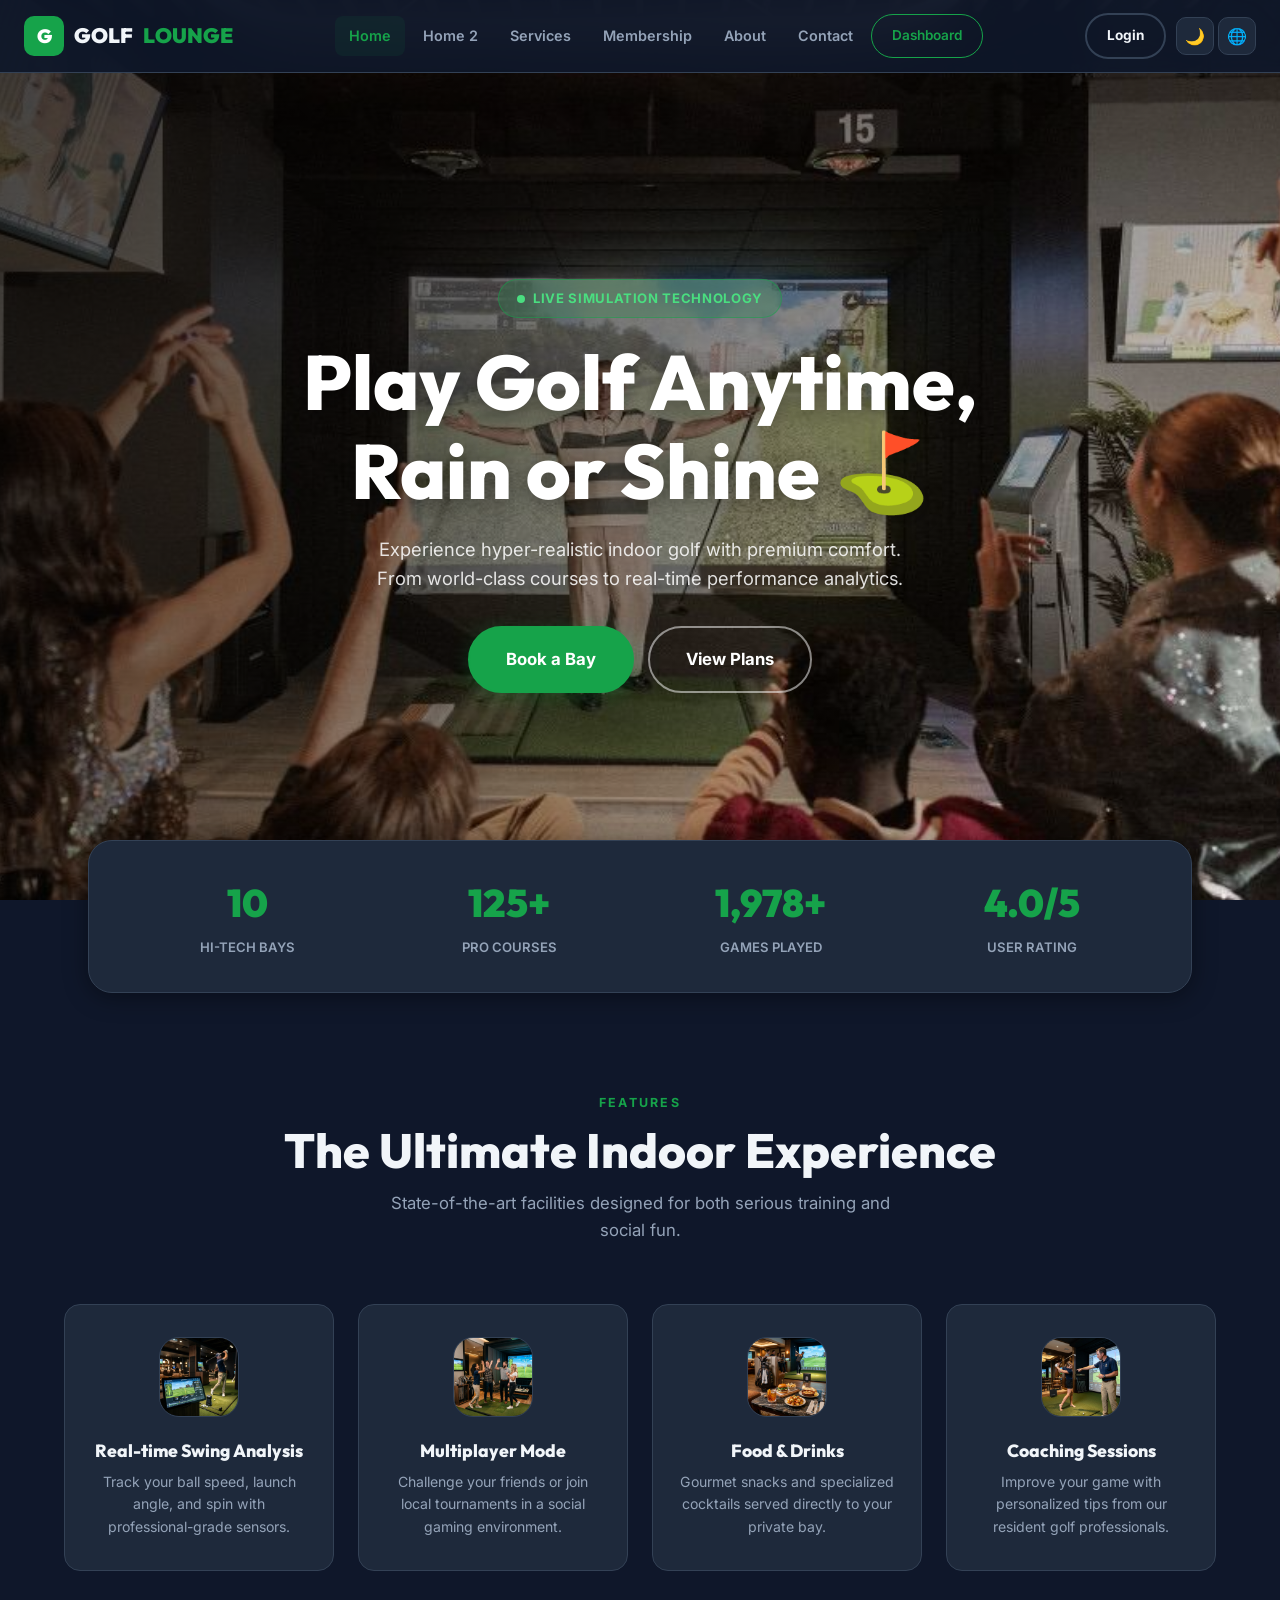
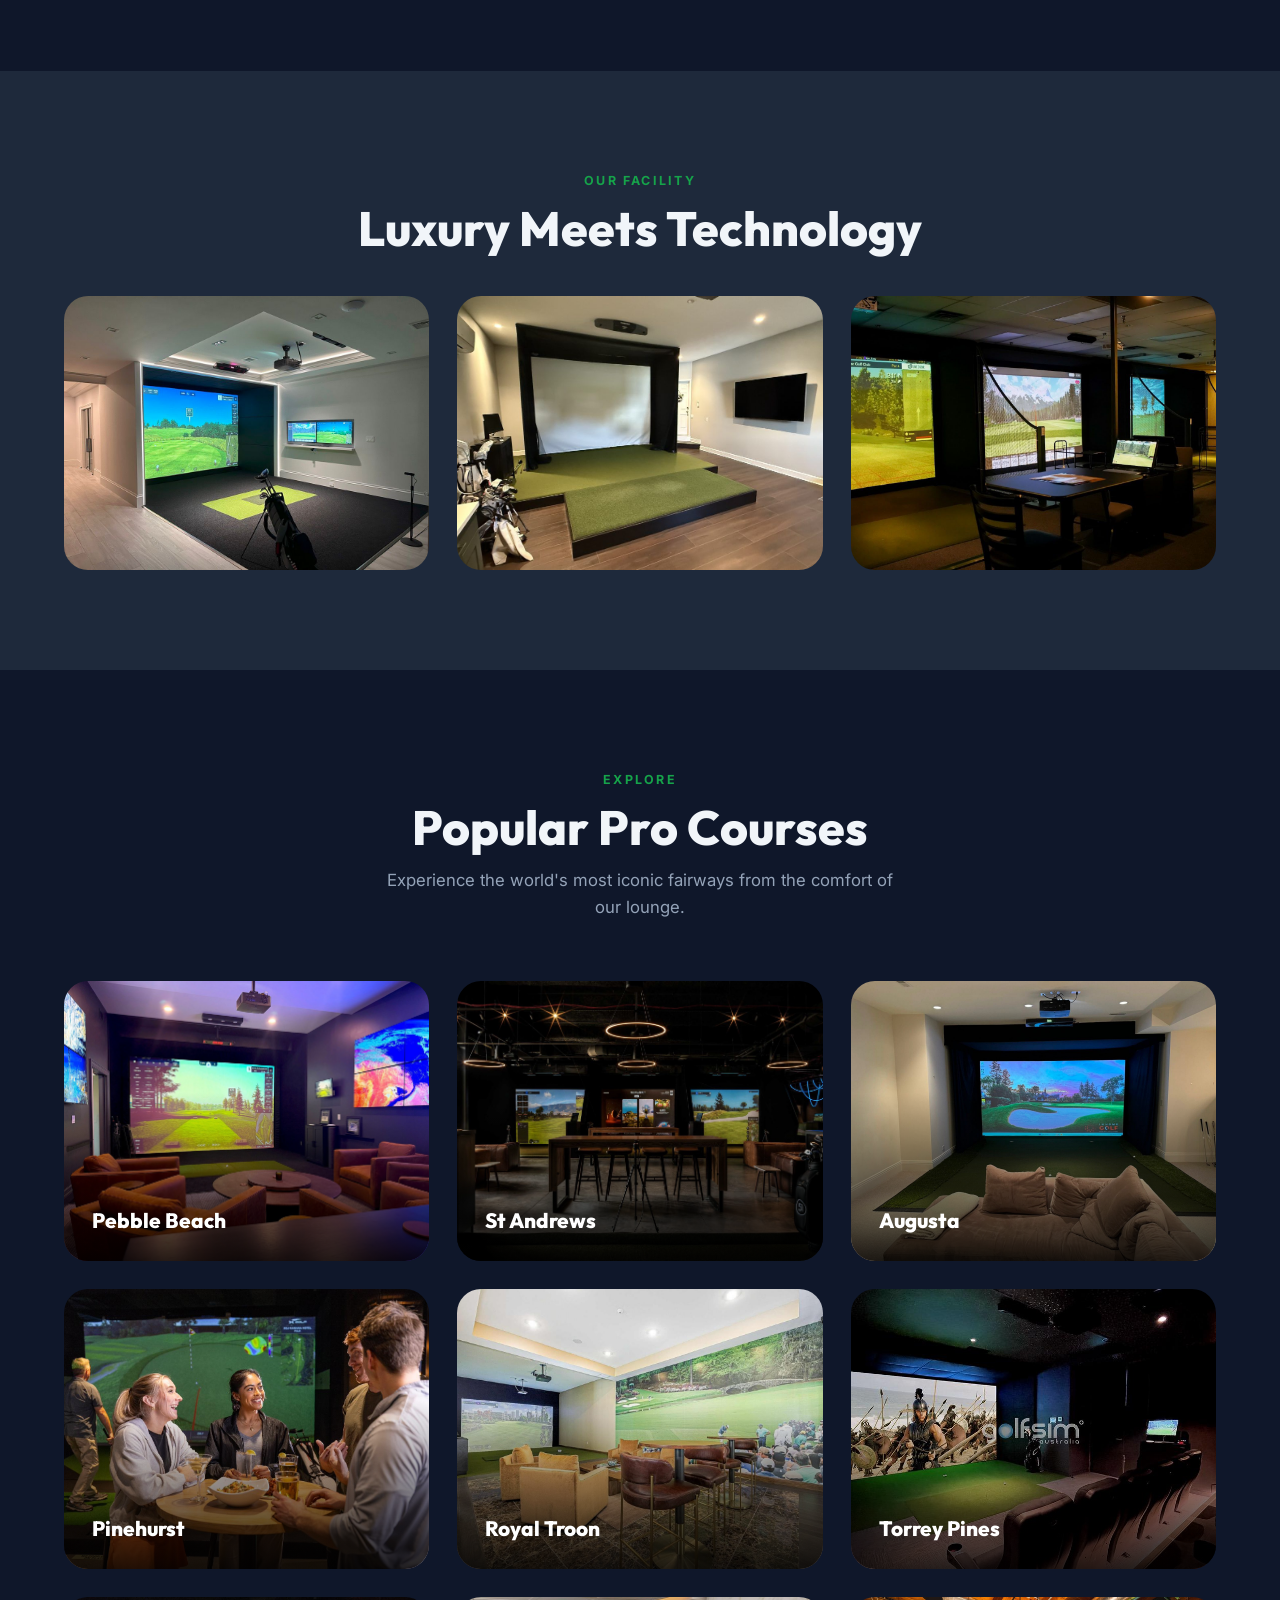
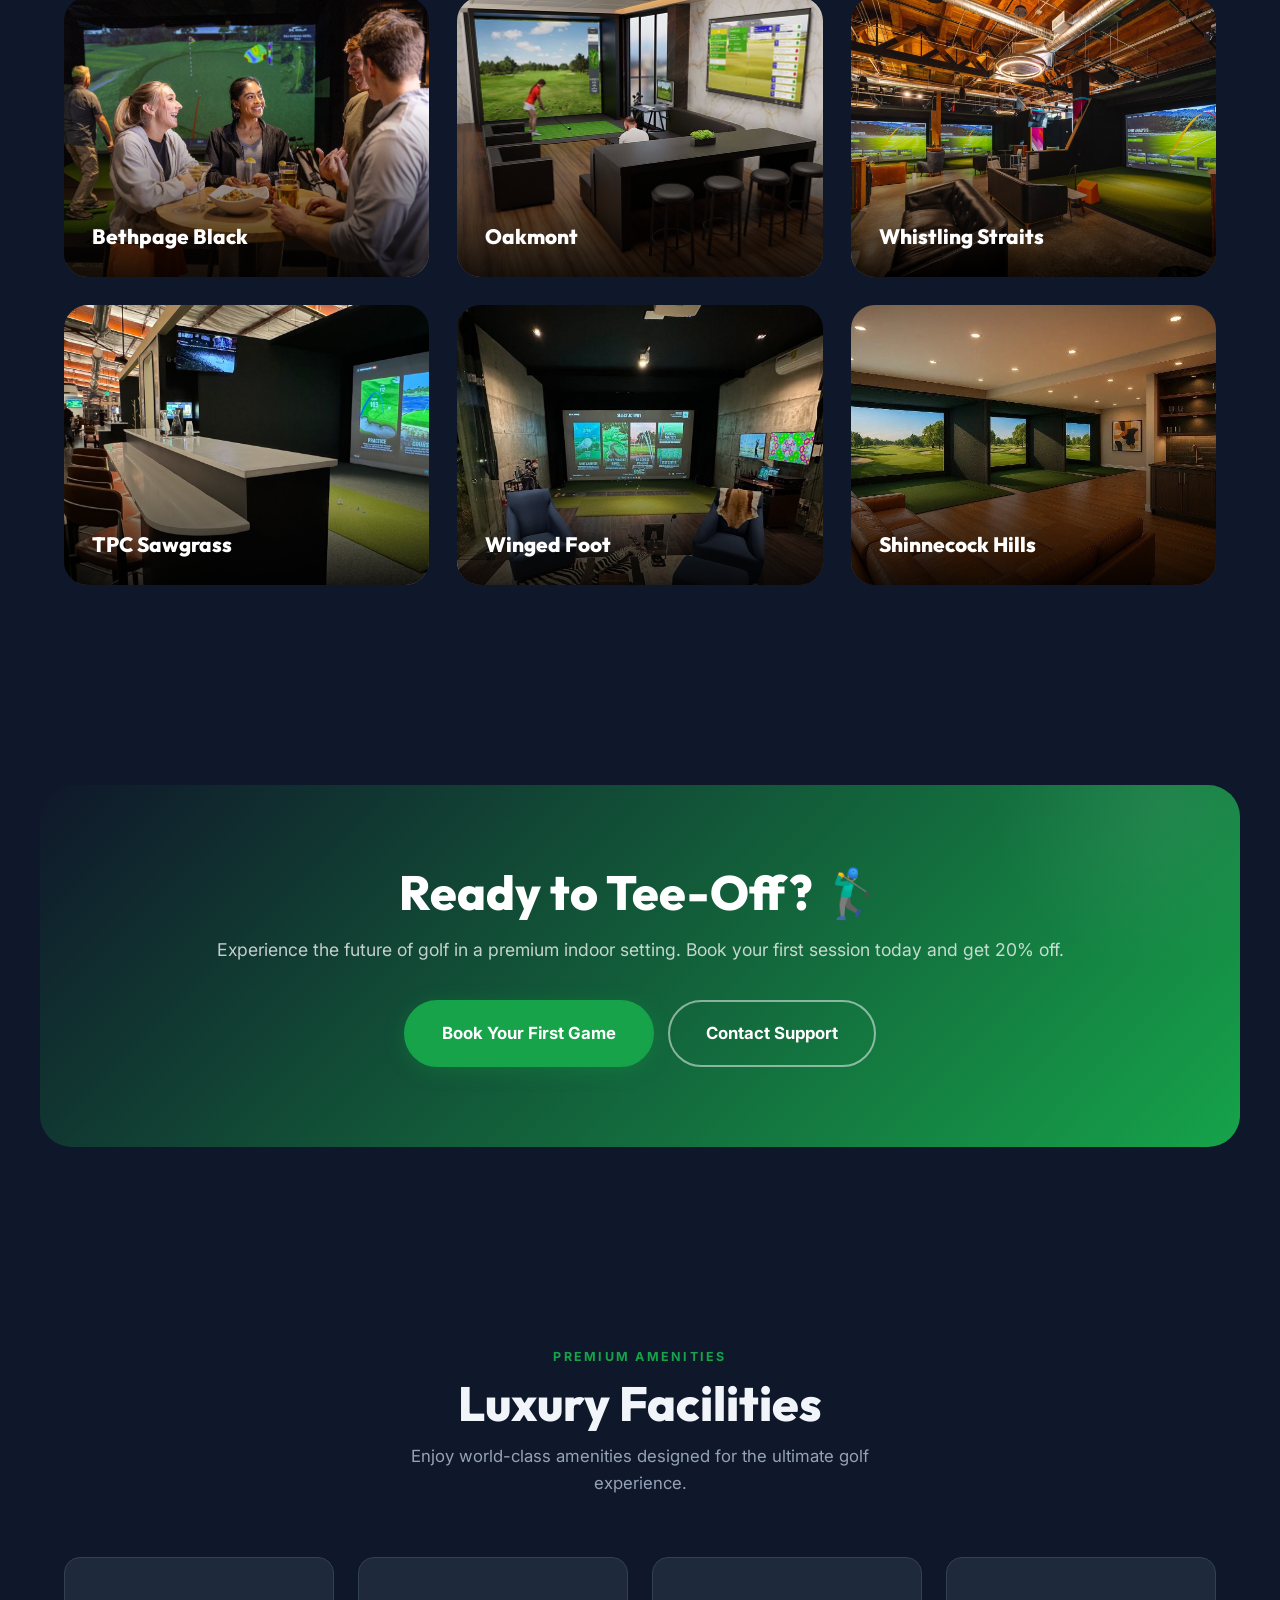
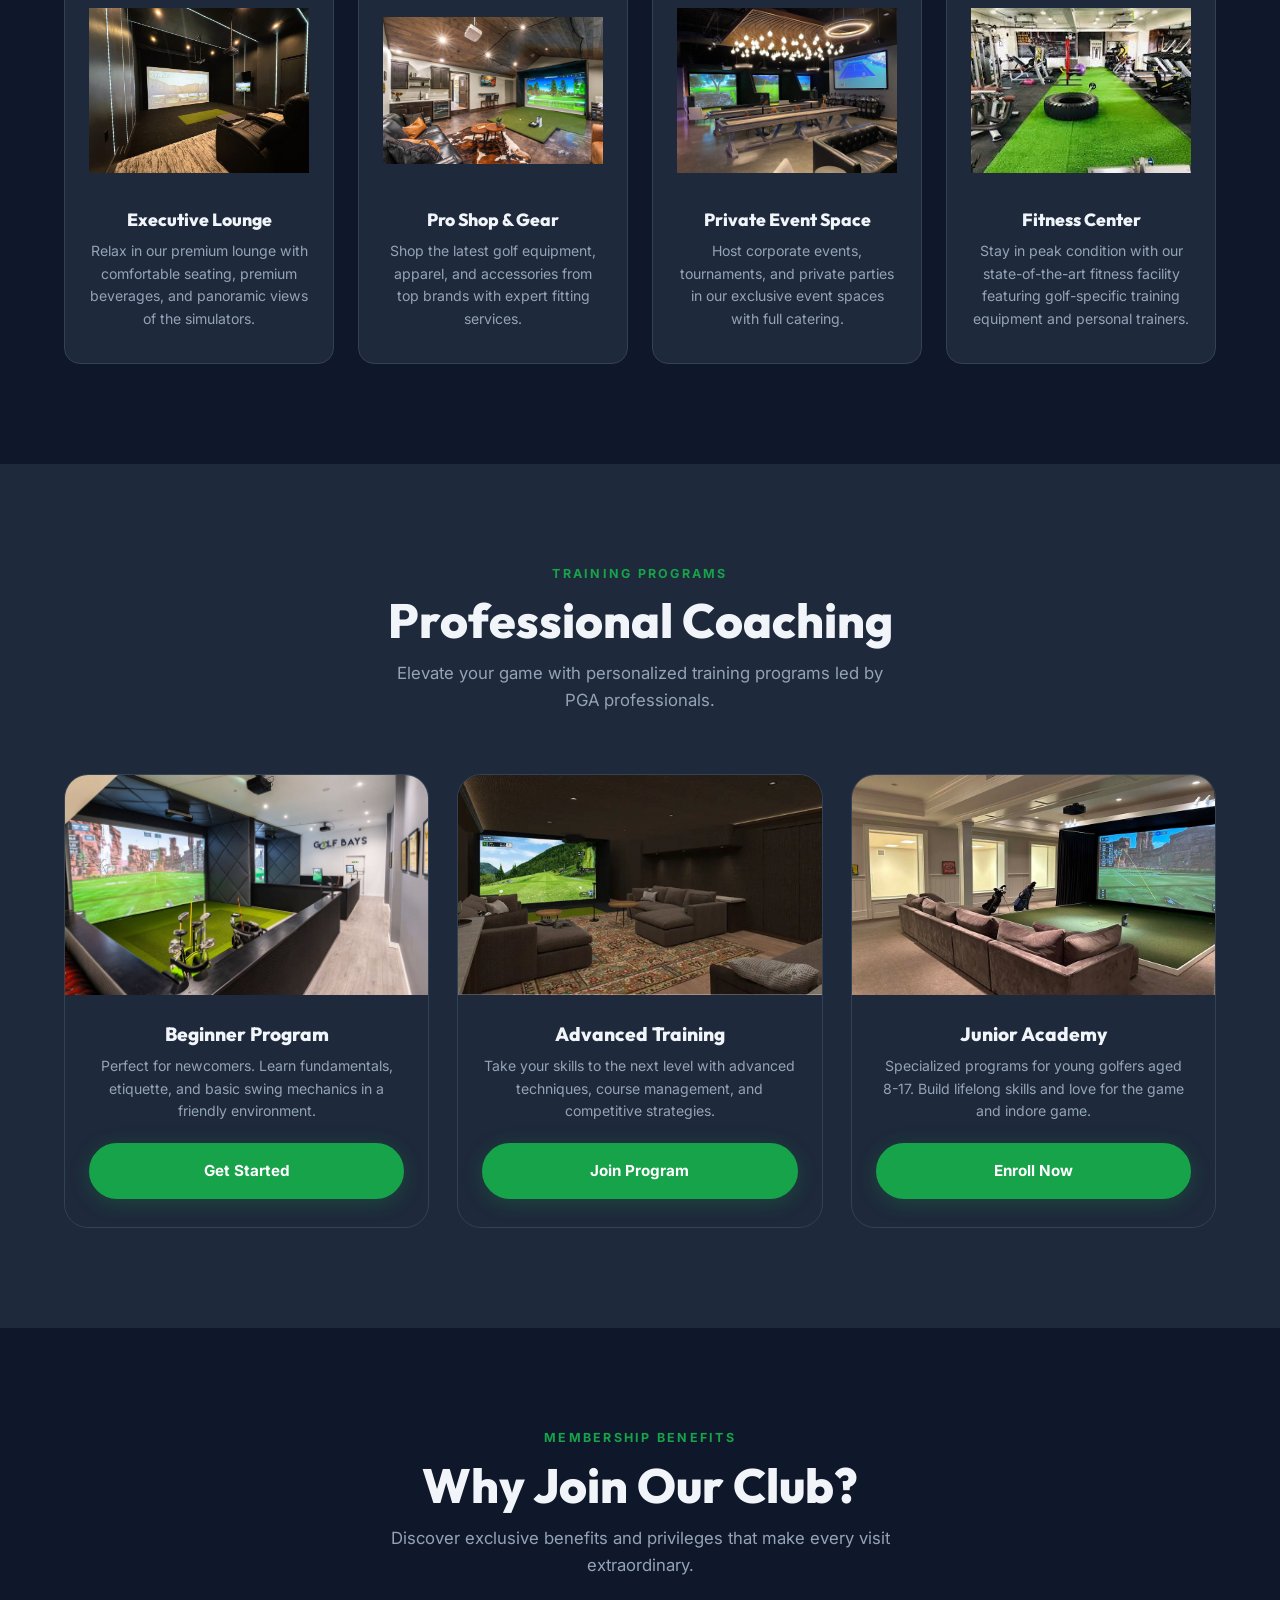
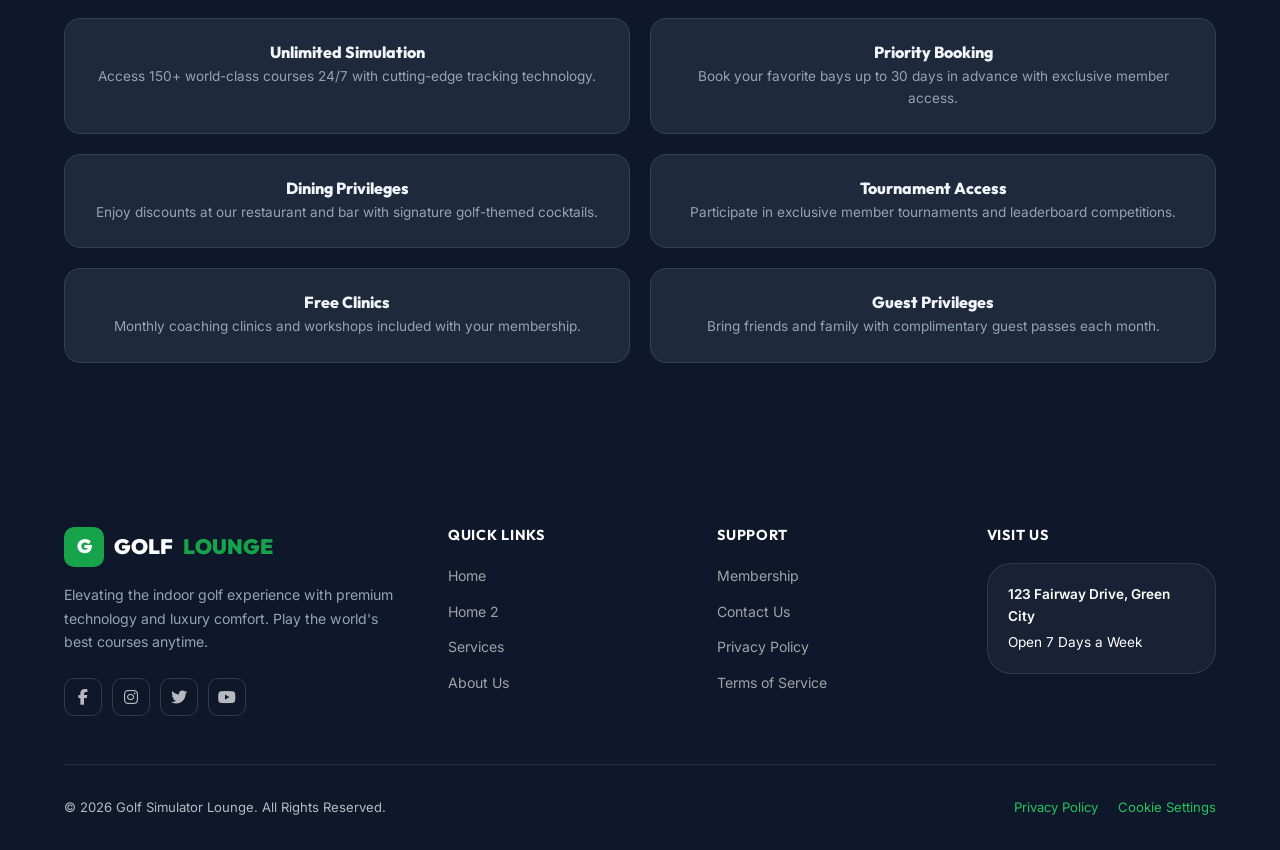
==== commit c7c7bce5: "srg" ====
--- a/index.html
+++ b/index.html
@@ -41,7 +41,7 @@
 
             <div class="nav-right">
                 <div class="nav-cta">
-                    <a href="login.html" class="btn btn-secondary">Login</a>
+                    <a href="login.html" class="btn btn-secondary nav-btn">Login</a>
                 </div>
                 <div class="nav-icons">
                     <button class="icon-btn dark-toggle" title="Toggle Dark Mode">🌙</button>
--- a/css/style.css
+++ b/css/style.css
@@ -196,11 +196,17 @@
   color: var(--green);
   border: 1.5px solid var(--green);
   border-radius: 50px;
-  padding: 7px 16px;
+  padding: 10px 20px;
+  font-size: 0.85rem;
 }
 .nav-link.dashboard-link:hover {
   background: var(--green);
   color: #fff;
+}
+
+.btn.nav-btn {
+  padding: 10px 20px;
+  font-size: 0.85rem;
 }
 
 .nav-right {
@@ -1080,23 +1086,35 @@
   /* Grid Adjustments - Tablet (2 Columns) */
   .features-grid, 
   .courses-grid, 
-  .services-grid, 
   .why-grid, 
   .footer-grid, 
   .stats-bar, 
   .team-grid, 
-  .pricing-grid, 
   .steps-grid,
   .dash-grid { 
     grid-template-columns: repeat(2, 1fr) !important; 
     gap: 20px;
   }
   
-  .pricing-grid > *:nth-child(3) {
-    grid-column: span 2;
-    justify-self: center;
-    width: 100%;
-    max-width: 400px;
+  /* Pricing & Services: Always 1 column on tablet and mobile */
+  .pricing-grid,
+  .services-grid {
+    display: grid !important;
+    grid-template-columns: 1fr !important;
+    width: 100% !important;
+    max-width: 100% !important;
+    gap: 32px !important;
+  }
+  
+  .pricing-grid .price-card,
+  .services-grid .service-card {
+    width: 100% !important;
+    max-width: 100% !important;
+    box-sizing: border-box !important;
+  }
+  
+  .price-card.featured {
+    transform: scale(1) !important;
   }
   
   .split { grid-template-columns: 1fr; gap: 40px; text-align: center; }
@@ -1129,15 +1147,41 @@
   
   .features-grid, 
   .courses-grid, 
-  .services-grid, 
   .why-grid, 
   .footer-grid, 
   .stats-bar, 
   .team-grid, 
-  .pricing-grid, 
   .steps-grid,
   .dash-grid { 
     grid-template-columns: 1fr !important; 
+    width: 100% !important;
+    max-width: 100% !important;
+    gap: 32px !important;
+  }
+
+  /* Specific Card Components Full Width */
+  .feature-card, .course-card, .service-card, .price-card, .team-card, .why-item {
+    width: 100% !important;
+    max-width: 100% !important;
+    margin-left: 0 !important;
+    margin-right: 0 !important;
+    box-sizing: border-box !important;
+  }
+
+  /* Pricing and Services collapse earlier to 1-column as requested */
+  .pricing-grid, .services-grid {
+    display: grid !important;
+    grid-template-columns: 1fr !important;
+    max-width: 100% !important;
+    width: 100% !important;
+    margin: 0 auto;
+    gap: 40px !important; /* Increased spacing between cards */
+  }
+  
+  .price-card.featured {
+    transform: scale(1) !important;
+    margin-top: 0 !important;
+    margin-bottom: 0 !important;
   }
 
   .stats-bar { padding: 24px; margin-top: -30px; }
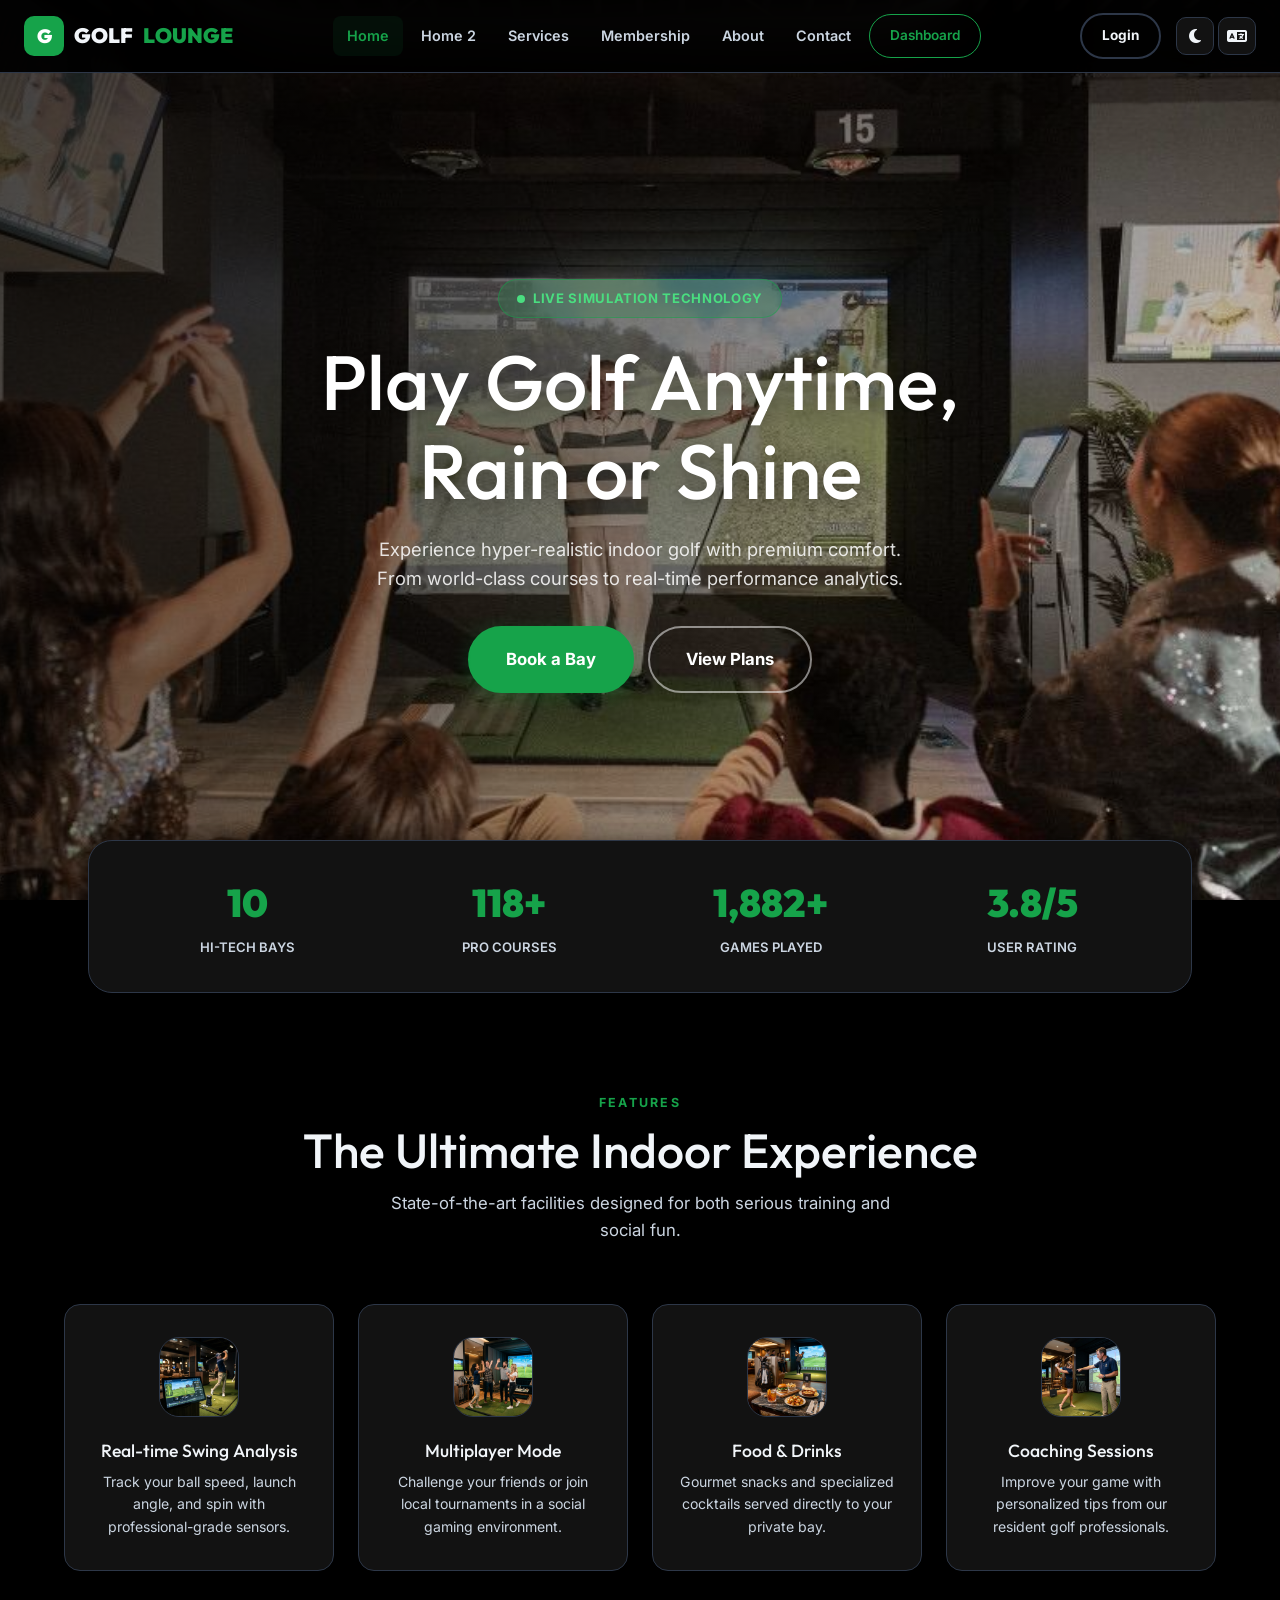
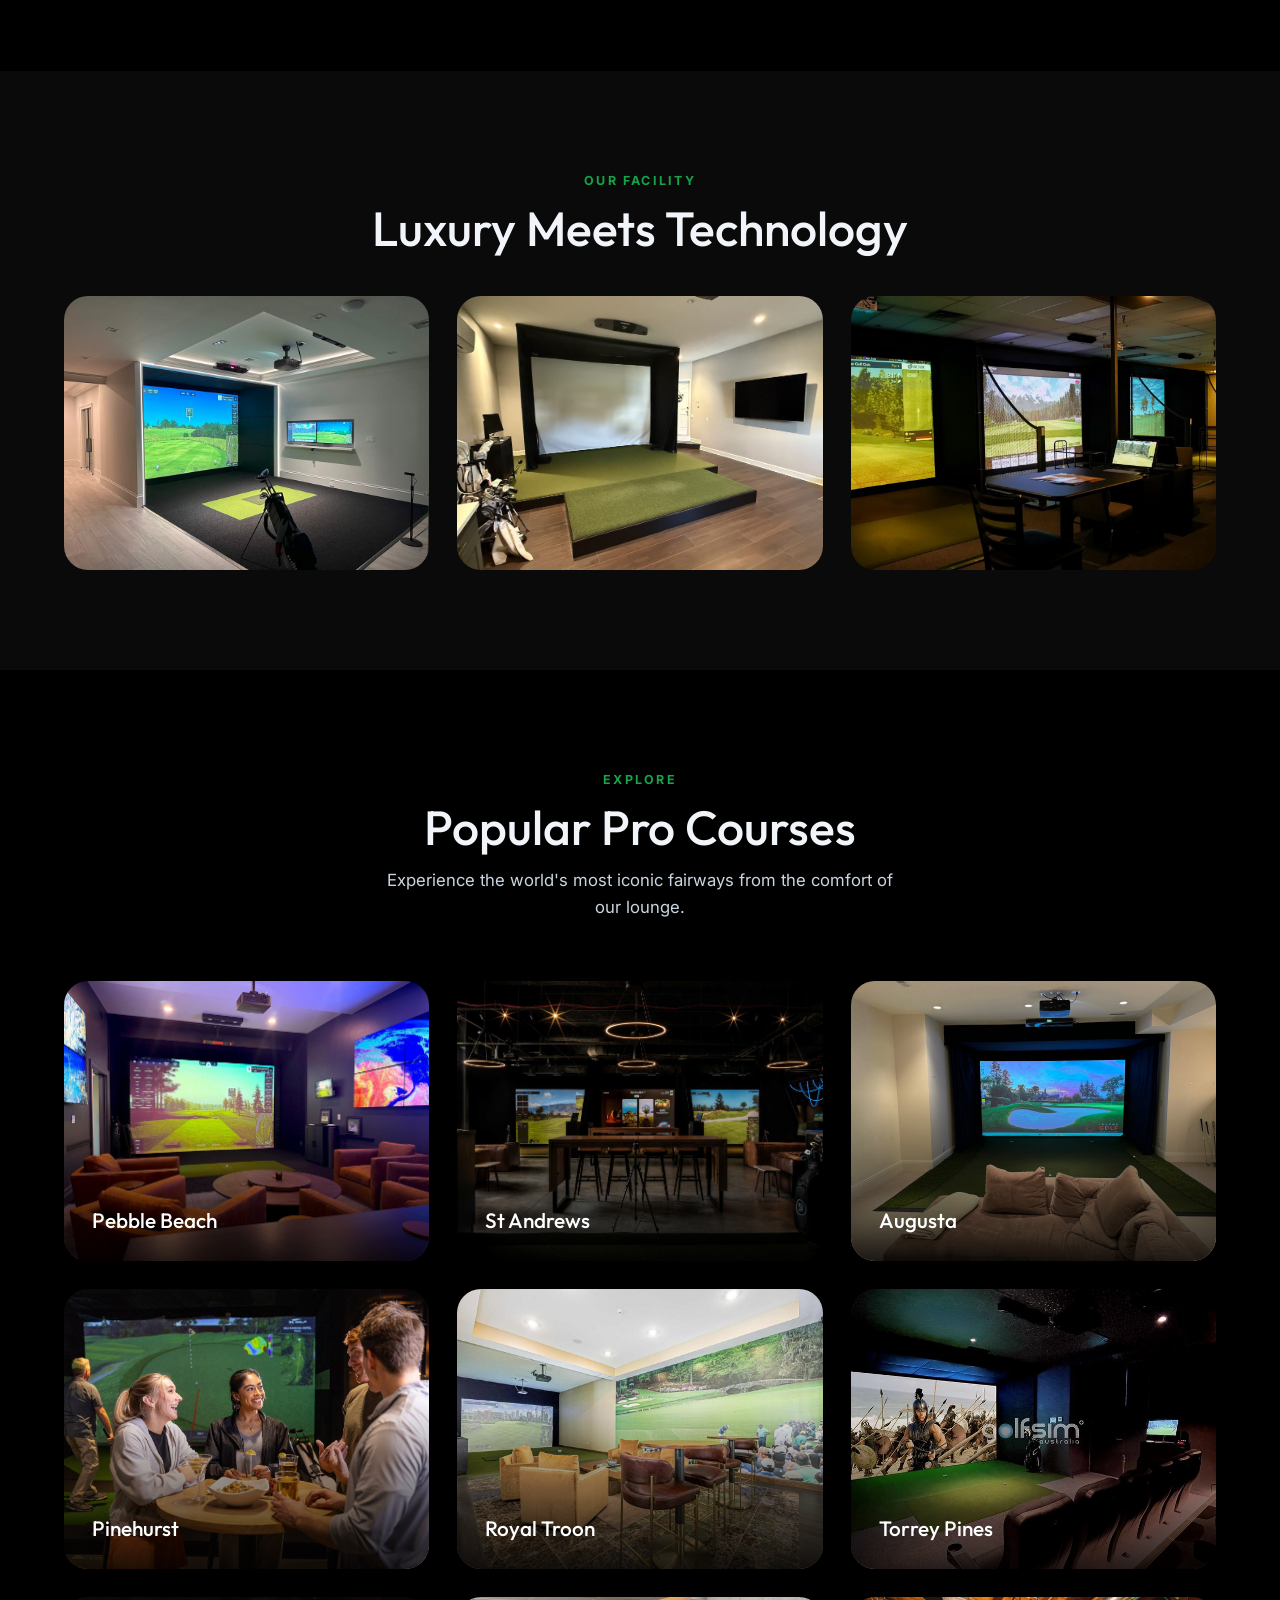
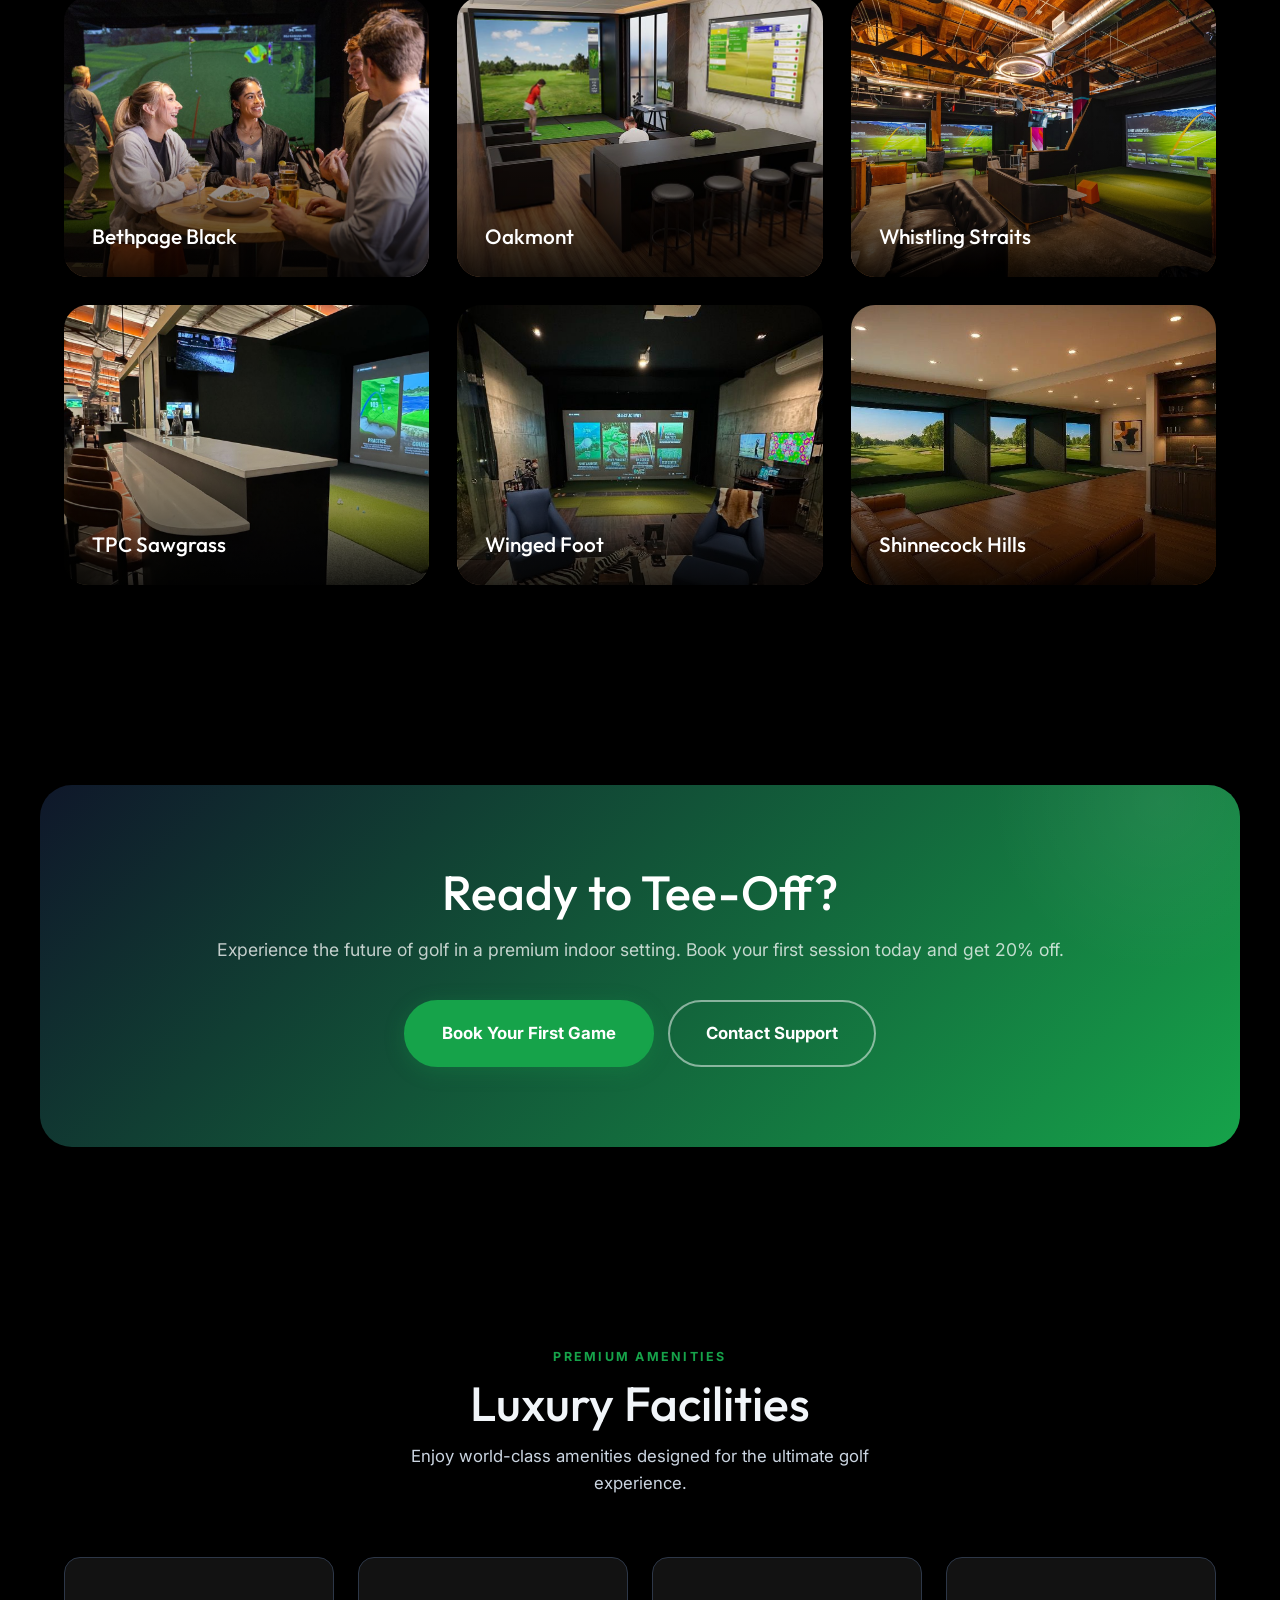
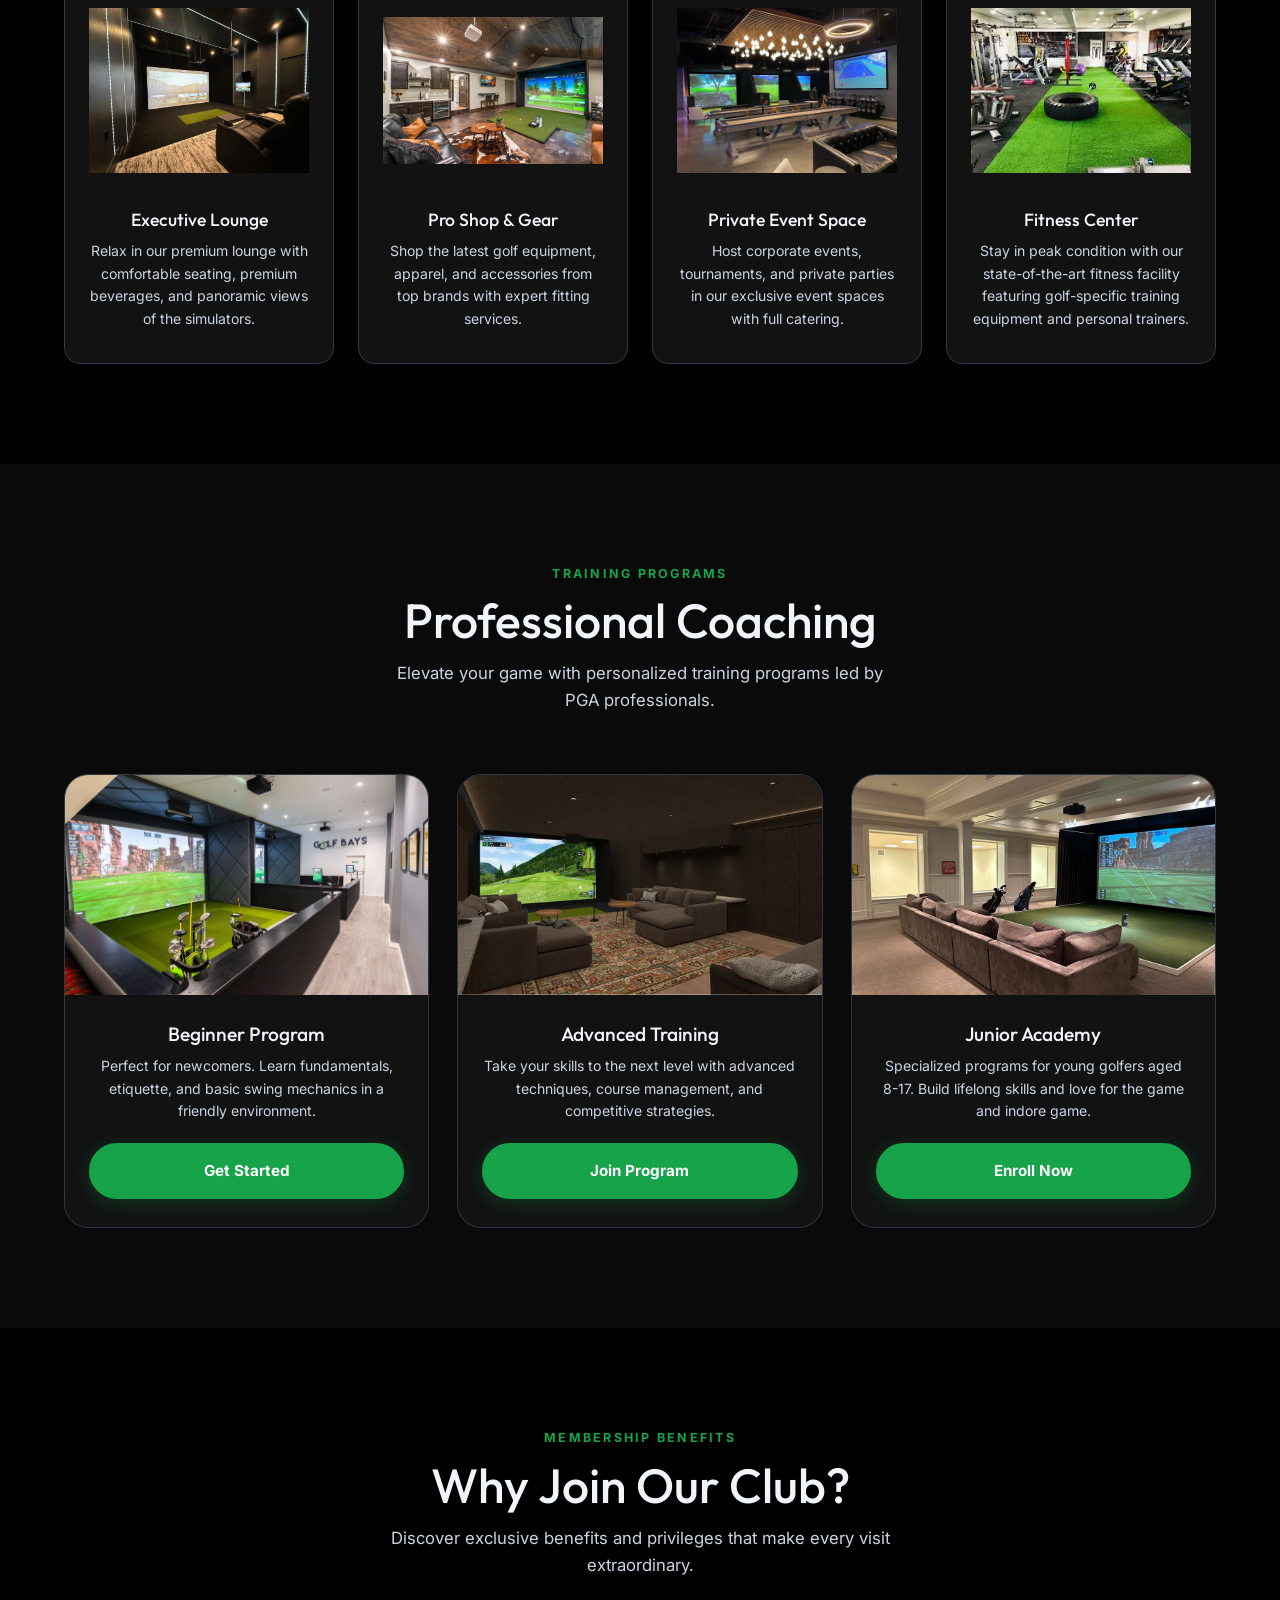
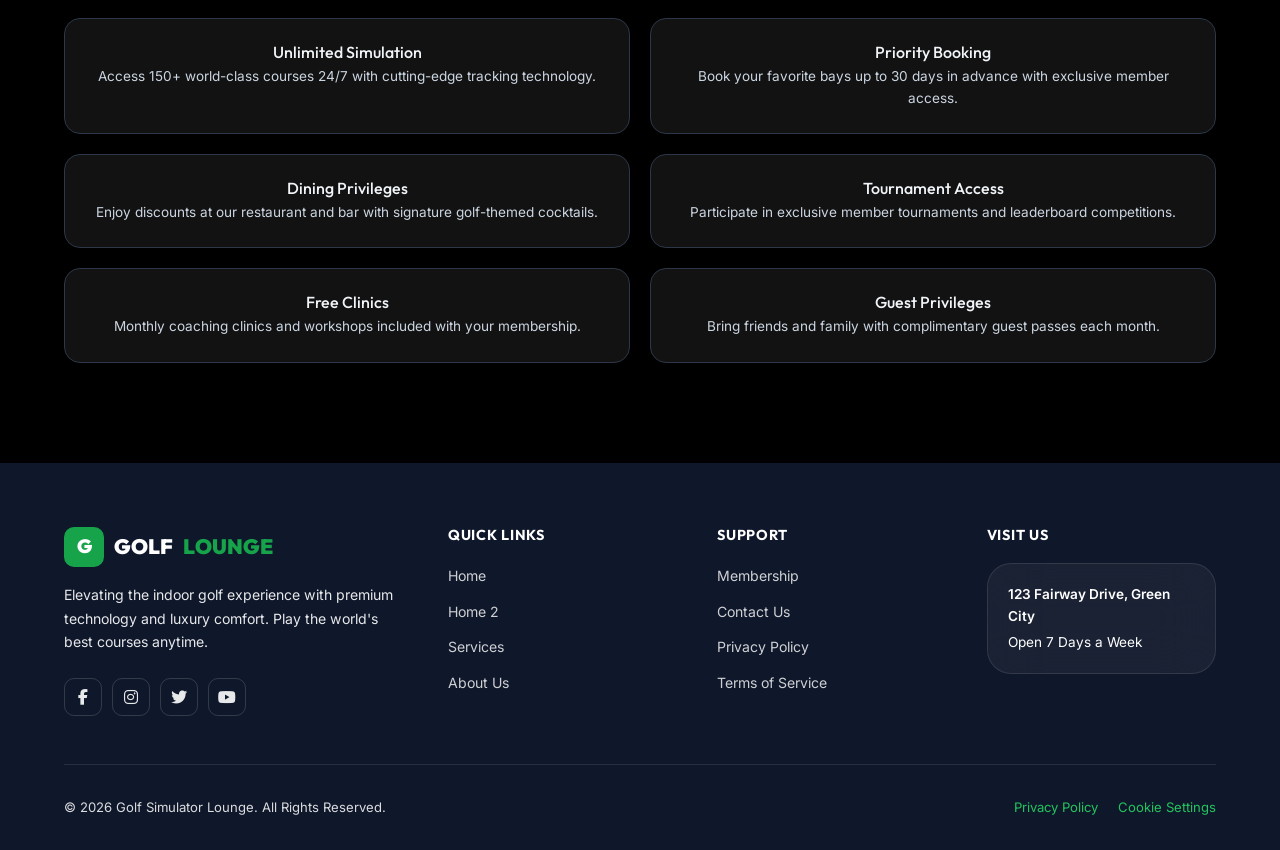
==== commit d3f23b33: "DDF" ====
--- a/index.html
+++ b/index.html
@@ -3,12 +3,15 @@
 <head>
     <meta charset="UTF-8">
     <meta name="viewport" content="width=device-width, initial-scale=1.0">
-    <title>Indoor Golf Simulator Lounge | Play Anytime, Rain or Shine ⛳</title>
+    <title>Indoor Golf Simulator Lounge | Play Anytime, Rain or Shine</title>
     <meta name="description" content="Experience hyper-realistic indoor golf with premium comfort. Real-time swing analysis, multiplayer mode, and a luxury lounge experience.">
     <link rel="stylesheet" href="css/style.css">
+    <link rel="preconnect" href="https://fonts.googleapis.com">
+    <link rel="preconnect" href="https://fonts.gstatic.com" crossorigin>
+    <link rel="preconnect" href="https://cdnjs.cloudflare.com">
     <link rel="stylesheet" href="https://cdnjs.cloudflare.com/ajax/libs/font-awesome/6.4.0/css/all.min.css">
     <!-- Favicon placeholder -->
-    <link rel="icon" href="data:image/svg+xml,<svg xmlns=%22http://www.w3.org/2000/svg%22 viewBox=%220 0 100 100%22><text y=%22.9em%22 font-size=%2290%22>⛳</text></svg>">
+    <link rel="icon" href="data:image/svg+xml,<svg xmlns=%22http://www.w3.org/2000/svg%22 viewBox=%220 0 100 100%22><circle cx=%2250%22 cy=%2250%22 r=%2240%22 fill=%22%2316A34A%22/><circle cx=%2250%22 cy=%2250%22 r=%2210%22 fill=%22white%22/></svg>">
 </head>
 <body>
 
@@ -44,8 +47,8 @@
                     <a href="login.html" class="btn btn-secondary nav-btn">Login</a>
                 </div>
                 <div class="nav-icons">
-                    <button class="icon-btn dark-toggle" title="Toggle Dark Mode">🌙</button>
-                    <button class="icon-btn rtl-toggle" title="Toggle RTL">🌐</button>
+                    <button class="icon-btn dark-toggle" title="Toggle Dark Mode"><i class="fa-solid fa-moon"></i></button>
+                    <button class="icon-btn rtl-toggle" title="Toggle RTL"><i class="fa-solid fa-language"></i></button>
                 </div>
                 <div class="hamburger">
                     <span></span>
@@ -68,8 +71,8 @@
         <div class="mobile-drawer-cta">
             <a href="login.html" class="btn btn-secondary btn-full">Login</a>
             <div style="display: flex; gap: 8px; margin-top: 10px;">
-                <button class="icon-btn dark-toggle btn-full" style="flex: 1;">🌙 Theme</button>
-                <button class="icon-btn rtl-toggle btn-full" style="flex: 1;">🌐 RTL</button>
+                <button class="icon-btn dark-toggle btn-full" style="flex: 1;"><i class="fa-solid fa-moon"></i> Theme</button>
+                <button class="icon-btn rtl-toggle btn-full" style="flex: 1;"><i class="fa-solid fa-language"></i> RTL</button>
             </div>
         </div>
     </div>
@@ -79,7 +82,7 @@
         <div class="hero-bg" style="background-image: url('img/WhatsApp Image 2026-04-02 at 11.07.55 AM.jpeg');"></div>
         <div class="container hero-content">
             <div class="hero-badge reveal"><span></span> LIVE SIMULATION TECHNOLOGY</div>
-            <h1 class="reveal fade-in-1">Play Golf Anytime,<br>Rain or Shine ⛳</h1>
+            <h1 class="reveal fade-in-1">Play Golf Anytime,<br>Rain or Shine</h1>
             <p class="reveal fade-in-2">Experience hyper-realistic indoor golf with premium comfort. From world-class courses to real-time performance analytics.</p>
             <div class="hero-btns reveal fade-in-3">
                 <a href="services.html" class="btn btn-primary btn-lg">Book a Bay</a>
@@ -122,28 +125,28 @@
             <div class="features-grid">
                 <div class="feature-card reveal" style="transition-delay: 0.1s;">
                     <div class="feature-icon">
-                        <img src="img/swing_analysis.png" alt="Swing Analysis">
+                        <img src="img/swing_analysis.png" alt="Swing Analysis" loading="lazy">
                     </div>
                     <h3>Real-time Swing Analysis</h3>
                     <p>Track your ball speed, launch angle, and spin with professional-grade sensors.</p>
                 </div>
                 <div class="feature-card reveal" style="transition-delay: 0.2s;">
                     <div class="feature-icon">
-                        <img src="img/multiplayer.png" alt="Multiplayer Mode">
+                        <img src="img/multiplayer.png" alt="Multiplayer Mode" loading="lazy">
                     </div>
                     <h3>Multiplayer Mode</h3>
                     <p>Challenge your friends or join local tournaments in a social gaming environment.</p>
                 </div>
                 <div class="feature-card reveal" style="transition-delay: 0.3s;">
                     <div class="feature-icon">
-                        <img src="img/food_drinks.png" alt="Food & Drinks">
+                        <img src="img/food_drinks.png" alt="Food & Drinks" loading="lazy">
                     </div>
                     <h3>Food & Drinks</h3>
                     <p>Gourmet snacks and specialized cocktails served directly to your private bay.</p>
                 </div>
                 <div class="feature-card reveal" style="transition-delay: 0.4s;">
                     <div class="feature-icon">
-                        <img src="img/coaching.png" alt="Coaching Sessions">
+                        <img src="img/coaching.png" alt="Coaching Sessions" loading="lazy">
                     </div>
                     <h3>Coaching Sessions</h3>
                     <p>Improve your game with personalized tips from our resident golf professionals.</p>
@@ -160,9 +163,9 @@
                 <h2 class="section-title">Luxury Meets Technology</h2>
             </div>
             <div class="courses-grid" style="margin-top: 40px;">
-                <div class="img-frame reveal"><img src="img/WhatsApp Image 2026-04-02 at 11.08.04 AM (1).jpeg" alt="Lounge"></div>
-                <div class="img-frame reveal"><img src="img/WhatsApp Image 2026-04-02 at 11.08.05 AM (1).jpeg" alt="Simulation Bay"></div>
-                <div class="img-frame reveal"><img src="img/WhatsApp Image 2026-04-02 at 11.08.06 AM (1).jpeg" alt="Equipment"></div>
+                <div class="img-frame reveal"><img src="img/WhatsApp Image 2026-04-02 at 11.08.04 AM (1).jpeg" alt="Lounge" loading="lazy"></div>
+                <div class="img-frame reveal"><img src="img/WhatsApp Image 2026-04-02 at 11.08.05 AM (1).jpeg" alt="Simulation Bay" loading="lazy"></div>
+                <div class="img-frame reveal"><img src="img/WhatsApp Image 2026-04-02 at 11.08.06 AM (1).jpeg" alt="Equipment" loading="lazy"></div>
             </div>
         </div>
     </section>
@@ -178,7 +181,7 @@
 
             <div class="courses-grid">
                 <div class="course-card reveal">
-                    <img src="img/WhatsApp Image 2026-04-02 at 11.08.00 AM (1).jpeg" alt="Course 1" class="course-img">
+                    <img src="img/WhatsApp Image 2026-04-02 at 11.08.00 AM (1).jpeg" alt="Course 1" class="course-img" loading="lazy">
                     <div class="course-overlay"><h3>Pebble Beach</h3></div>
                 </div>
                 <div class="course-card reveal">
@@ -232,7 +235,7 @@
     <!-- CTA BANNER -->
     <section class="section container reveal">
         <div class="cta-banner">
-            <h2>Ready to Tee-Off? 🏌️‍♂️</h2>
+            <h2>Ready to Tee-Off?</h2>
             <p>Experience the future of golf in a premium indoor setting. Book your first session today and get 20% off.</p>
             <div class="btn-row">
                 <a href="services.html" class="btn btn-primary btn-lg">Book Your First Game</a>
@@ -252,7 +255,7 @@
 
             <div class="features-grid">
                 <div class="feature-card reveal" style="transition-delay: 0.1s; text-align: center;">
-                    <img src="img/WhatsApp Image 2026-04-02 at 11.08.04 AM (3).jpeg" alt="Luxury Lounge" style="width: 100%; height: 200px; object-fit: contain; border-radius: 12px; margin-bottom: 20px;">
+                    <img src="img/WhatsApp Image 2026-04-02 at 11.08.04 AM (3).jpeg" alt="Luxury Lounge" style="width: 100%; height: 200px; object-fit: contain; border-radius: 12px; margin-bottom: 20px;" loading="lazy">
                     <h3 style="text-align: center;">Executive Lounge</h3>
                     <p style="text-align: center;">Relax in our premium lounge with comfortable seating, premium beverages, and panoramic views of the simulators.</p>
                 </div>
@@ -286,7 +289,7 @@
 
             <div class="services-grid">
                 <div class="service-card reveal">
-                    <img src="img/WhatsApp Image 2026-04-02 at 11.08.08 AM (1).jpeg" alt="Beginner Program" class="service-img">
+                    <img src="img/WhatsApp Image 2026-04-02 at 11.08.08 AM (1).jpeg" alt="Beginner Program" class="service-img" loading="lazy">
                     <div class="service-body">
                         <h3>Beginner Program</h3>
                         <p>Perfect for newcomers. Learn fundamentals, etiquette, and basic swing mechanics in a friendly environment.</p>
--- a/css/style.css
+++ b/css/style.css
@@ -37,15 +37,15 @@
 }
 
 [data-theme="dark"] {
-  --bg: #0F172A;
-  --bg-alt: #1E293B;
-  --card: #1E293B;
+  --bg: #000000;
+  --bg-alt: #0A0A0A;
+  --card: #121212;
   --text: #F1F5F9;
-  --text-muted: #94A3B8;
-  --border: #334155;
-  --shadow: 0 4px 24px rgba(0,0,0,0.4);
-  --shadow-hover: 0 12px 40px rgba(22,163,74,0.3);
-  --nav-bg: rgba(15,23,42,0.92);
+  --text-muted: #CBD5E1; /* Lightened for better contrast on dark cards */
+  --border: #2D3748;      /* Slightly more visible for structure */
+  --shadow: 0 4px 24px rgba(0,0,0,0.6);
+  --shadow-hover: 0 12px 40px rgba(22,163,74,0.35);
+  --nav-bg: rgba(0, 0, 0, 0.95);
 }
 
 /* ── RESET ── */
@@ -64,11 +64,11 @@
 ul { list-style: none; }
 
 /* ── TYPOGRAPHY ── */
-h1,h2,h3,h4,h5,h6 { font-family: var(--font-display); font-weight: 800; line-height: 1.15; }
+h1,h2,h3,h4,h5,h6 { font-family: var(--font-display); font-weight: 500; line-height: 1.15; }
 h1 { font-size: clamp(2.4rem, 6vw, 5rem); }
 h2 { font-size: clamp(1.8rem, 4vw, 3rem); }
 h3 { font-size: clamp(1.2rem, 2.5vw, 1.8rem); }
-p { font-size: 1rem; color: var(--text-muted); }
+p { font-size: 1rem; font-weight: 400; color: var(--text-muted); }
 
 .section-label {
   font-size: 0.78rem;
@@ -212,7 +212,13 @@
 .nav-right {
   display: flex;
   align-items: center;
-  gap: 10px;
+  gap: 15px;
+}
+@media (max-width: 1024px) {
+  .nav-right > .nav-cta,
+  .nav-right > .nav-icons {
+    display: none !important;
+  }
 }
 .nav-cta { display: flex; align-items: center; gap: 8px; }
 .nav-icons { display: flex; align-items: center; gap: 4px; }
@@ -557,6 +563,23 @@
 .price-feature .check { color: var(--green); font-weight: 700; font-size: 1rem; }
 .price-card.featured .price-feature .check { color: #4ADE80; }
 
+/* Membership Plan Visibility - Mobile Fix */
+.plan-group { 
+  display: none; 
+}
+.plan-group.active { 
+  display: grid !important; 
+}
+.plan-group:not(.active) { 
+  display: none !important; 
+}
+
+@media (min-width: 1025px) {
+  .plan-group.active {
+    display: grid !important;
+  }
+}
+
 /* ── TESTIMONIALS ── */
 .testimonials-grid {
   display: grid;
@@ -672,7 +695,7 @@
 }
 .service-card:hover .service-img { transform: scale(1.05); }
 .service-body { padding: 28px 24px; }
-.service-icon { font-size: 2rem; margin-bottom: 14px; }
+.service-icon { font-size: 2rem; margin-bottom: 14px; color: var(--text); }
 .service-body h3 { margin-bottom: 10px; font-size: 1.2rem; }
 .service-body p { font-size: 0.88rem; margin-bottom: 20px; }
 
@@ -872,6 +895,7 @@
 
 /* ── GLASS CARD ── */
 .glass-card {
+  position: relative;
   background: rgba(255,255,255,0.07);
   -webkit-backdrop-filter: blur(20px);
   backdrop-filter: blur(20px);
@@ -879,14 +903,15 @@
   border-radius: var(--radius-lg);
 }
 [data-theme="dark"] .glass-card {
-  background: rgba(30,41,59,0.7);
+  background: rgba(255, 255, 255, 0.05);
   border-color: rgba(255,255,255,0.1);
+  backdrop-filter: blur(30px);
 }
 
 /* ── FOOTER ── */
 footer {
   background: var(--footer-bg);
-  color: rgba(255,255,255,0.7);
+  color: rgba(255,255,255,0.85); /* Increased for better contrast */
   padding: 64px 0 32px;
 }
 .footer-grid {
@@ -897,7 +922,7 @@
   border-bottom: 1px solid rgba(255,255,255,0.1);
 }
 .footer-brand .nav-logo { margin-bottom: 16px; color: #fff; }
-.footer-brand p { font-size: 0.88rem; line-height: 1.7; margin-bottom: 24px; }
+.footer-brand p { font-size: 0.88rem; line-height: 1.7; margin-bottom: 24px; color: rgba(255,255,255,0.9); }
 .footer-socials { display:flex; gap:10px; }
 .footer-social {
   width: 38px; height: 38px;
@@ -905,7 +930,7 @@
   border: 1px solid rgba(255,255,255,0.15);
   display: flex; align-items:center; justify-content:center;
   font-size: 1rem;
-  color: rgba(255,255,255,0.7);
+  color: rgba(255,255,255,0.9); /* Increased for better visibility */
   transition: all var(--transition);
 }
 .footer-social:hover { background: var(--green); border-color: var(--green); color: #fff; }
@@ -919,9 +944,10 @@
 .footer-col ul { display:flex; flex-direction:column; gap:10px; }
 .footer-col ul li a {
   font-size: 0.88rem;
-  color: rgba(255,255,255,0.6);
+  color: rgba(255,255,255,0.8); /* Higher contrast for links */
   transition: color var(--transition);
 }
+.footer-col ul li a:hover { color: var(--green-light); }
 .footer-col ul li a:hover { color: var(--green-light); }
 .footer-bottom {
   display: flex;
@@ -1060,8 +1086,12 @@
 
 /* Common Responsive Rules for Tablet & Mobile */
 @media (max-width: 1024px) {
-  .nav-menu, .nav-cta, .nav-icons { display:none; }
-  .hamburger { display:flex; }
+  .nav-menu,    .nav-inner .nav-menu,
+    .nav-inner .nav-cta,
+    .nav-inner .nav-icons {
+        display: none !important;
+    }
+    .hamburger { display: flex; }
   .mobile-drawer { display:flex; }
   
   .section { padding: 64px 0; }
@@ -1076,16 +1106,15 @@
   p { text-align: center; margin-left: auto; margin-right: auto; }
   .btn-row, .hero-btns { justify-content: center; }
   
-  /* Image Scaling - No Cropping */
+  /* Image Scaling - Balanced Covering */
   img, .course-img, .service-img, .team-img, .feature-card img {
-    object-fit: contain !important;
+    object-fit: cover !important;
     background: rgba(0,0,0,0.03); /* Subtle background for empty space */
   }
   [data-theme="dark"] img { background: rgba(255,255,255,0.03); }
 
   /* Grid Adjustments - Tablet (2 Columns) */
   .features-grid, 
-  .courses-grid, 
   .why-grid, 
   .footer-grid, 
   .stats-bar, 
@@ -1095,9 +1124,21 @@
     grid-template-columns: repeat(2, 1fr) !important; 
     gap: 20px;
   }
+
+  /* Courses Grid: Use Flex for centering the last odd card */
+  .courses-grid {
+    display: flex !important;
+    flex-wrap: wrap;
+    justify-content: center;
+    gap: 20px;
+  }
+  .courses-grid > * {
+    width: calc(50% - 10px) !important;
+    flex: 0 0 auto;
+  }
   
   /* Pricing & Services: Always 1 column on tablet and mobile */
-  .pricing-grid,
+  .pricing-grid.active,
   .services-grid {
     display: grid !important;
     grid-template-columns: 1fr !important;
@@ -1160,12 +1201,15 @@
   }
 
   /* Specific Card Components Full Width */
-  .feature-card, .course-card, .service-card, .price-card, .team-card, .why-item {
+  .feature-card, .course-card, .service-card, .price-card, .team-card, .why-item, .img-frame, .glass-card {
     width: 100% !important;
     max-width: 100% !important;
     margin-left: 0 !important;
     margin-right: 0 !important;
     box-sizing: border-box !important;
+  }
+  .courses-grid > * {
+    width: 100% !important;
   }
 
   /* Pricing and Services collapse earlier to 1-column as requested */
@@ -1185,7 +1229,7 @@
   }
 
   .stats-bar { padding: 24px; margin-top: -30px; }
-  .hero-content { padding: 40px 16px; }
+  .hero-content { padding: 40px 12px; } /* Slightly reduced for 360px comfort */
   
   /* Buttons on Mobile */
   .btn { width: 100%; max-width: 320px; margin: 0 auto; }
@@ -1198,8 +1242,10 @@
 /* Small Mobile Adjustments */
 @media (max-width: 480px) {
   h1 { font-size: 1.8rem; }
+  .section { padding: 60px 0; } /* More compact for small mobiles */
   .container { padding: 0 16px; }
-  .stats-bar { grid-template-columns: 1fr !important; }
+  .nav-inner { padding: 0 16px; } 
+  .stats-bar { grid-template-columns: 1fr !important; padding: 20px 16px; } 
 }
 
 /* Dashboard Specific Responsive */
@@ -1284,3 +1330,7 @@
     height: 42px;
   }
 }
+
+.hours-section {
+  padding: 160px 0 !important;
+}
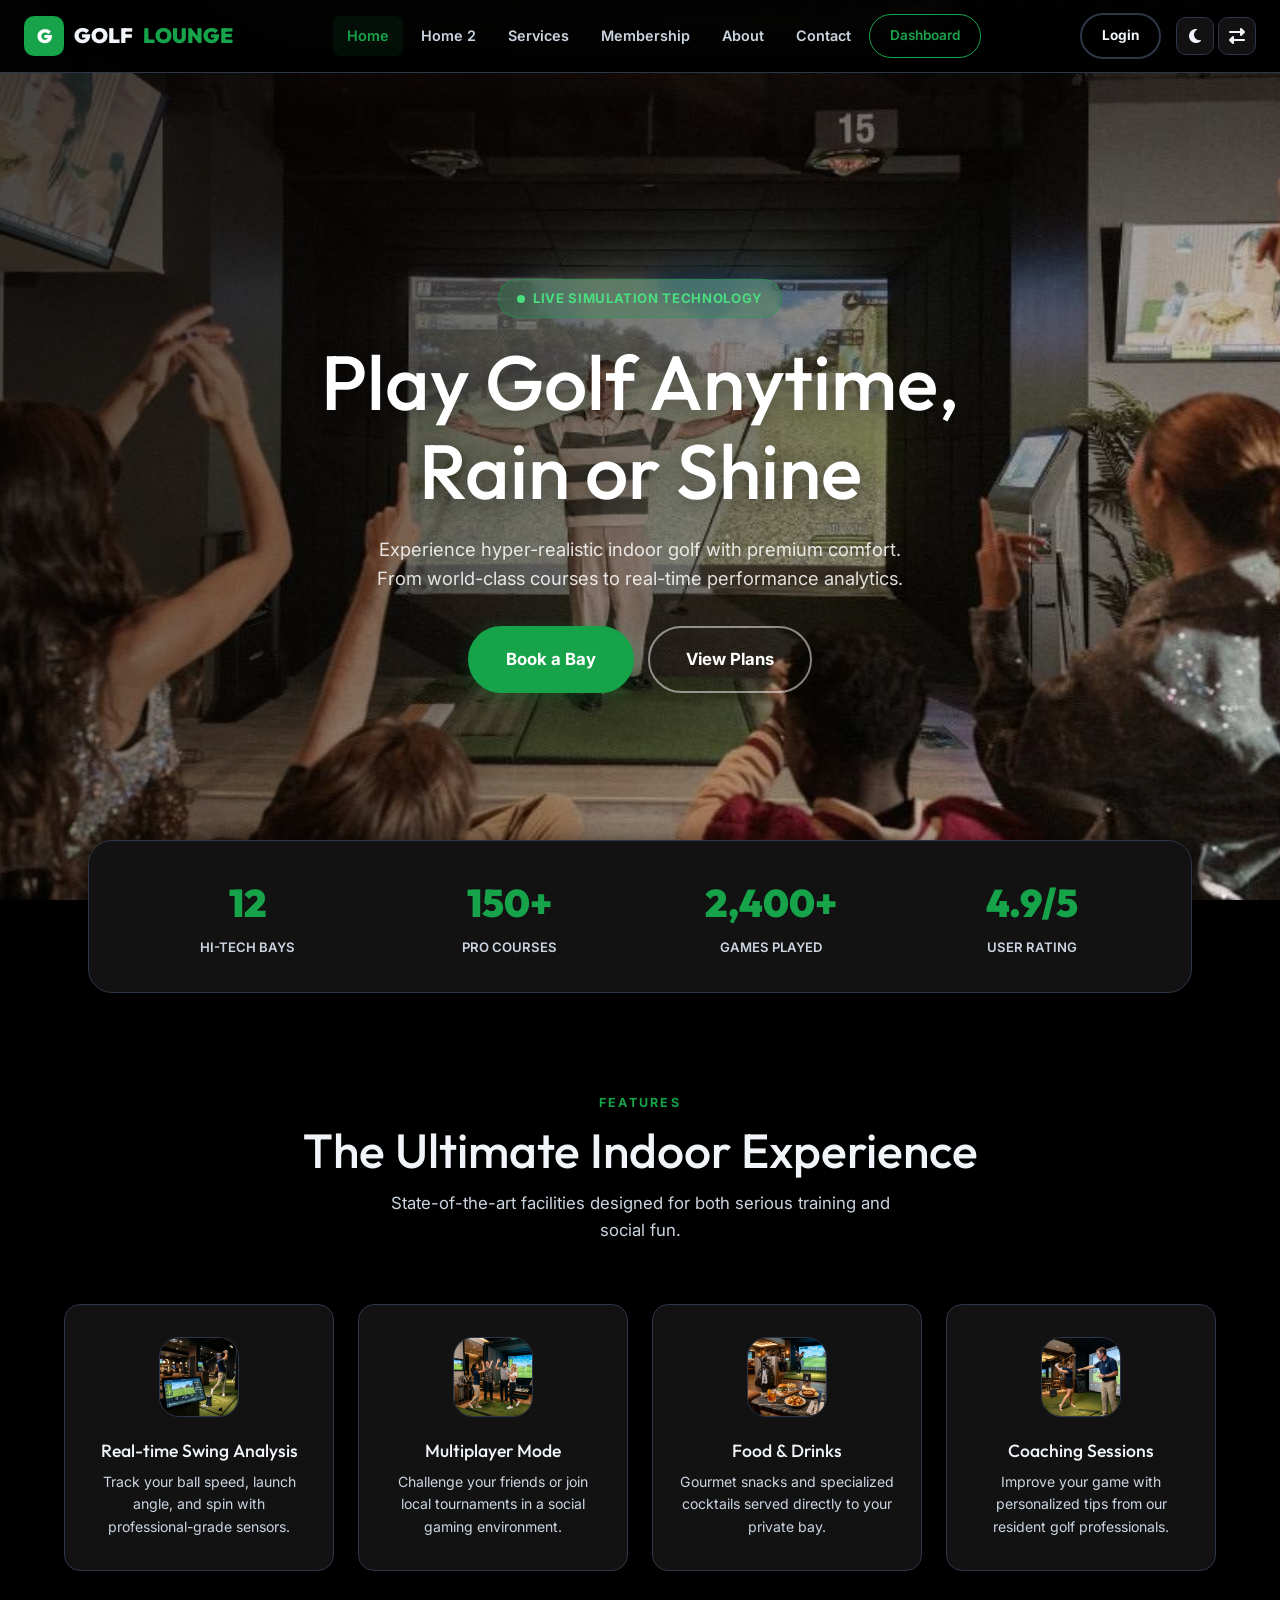
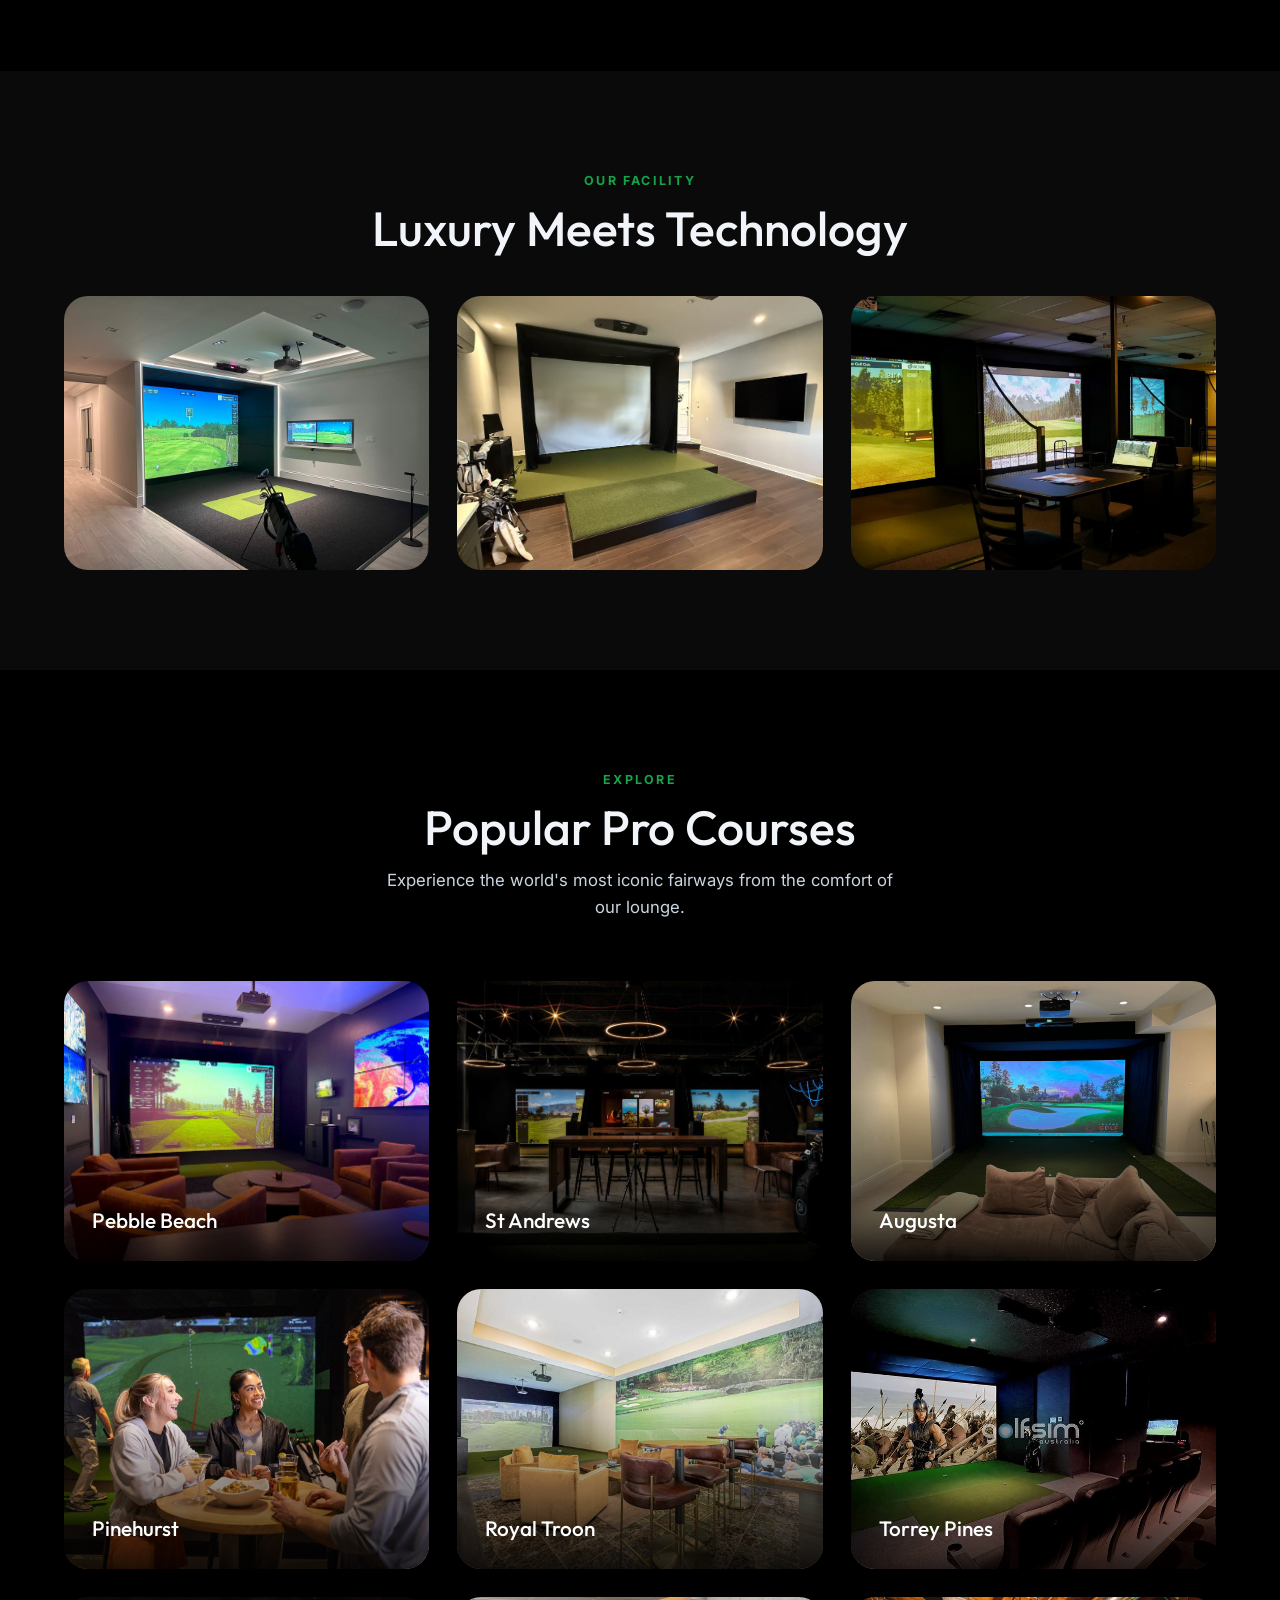
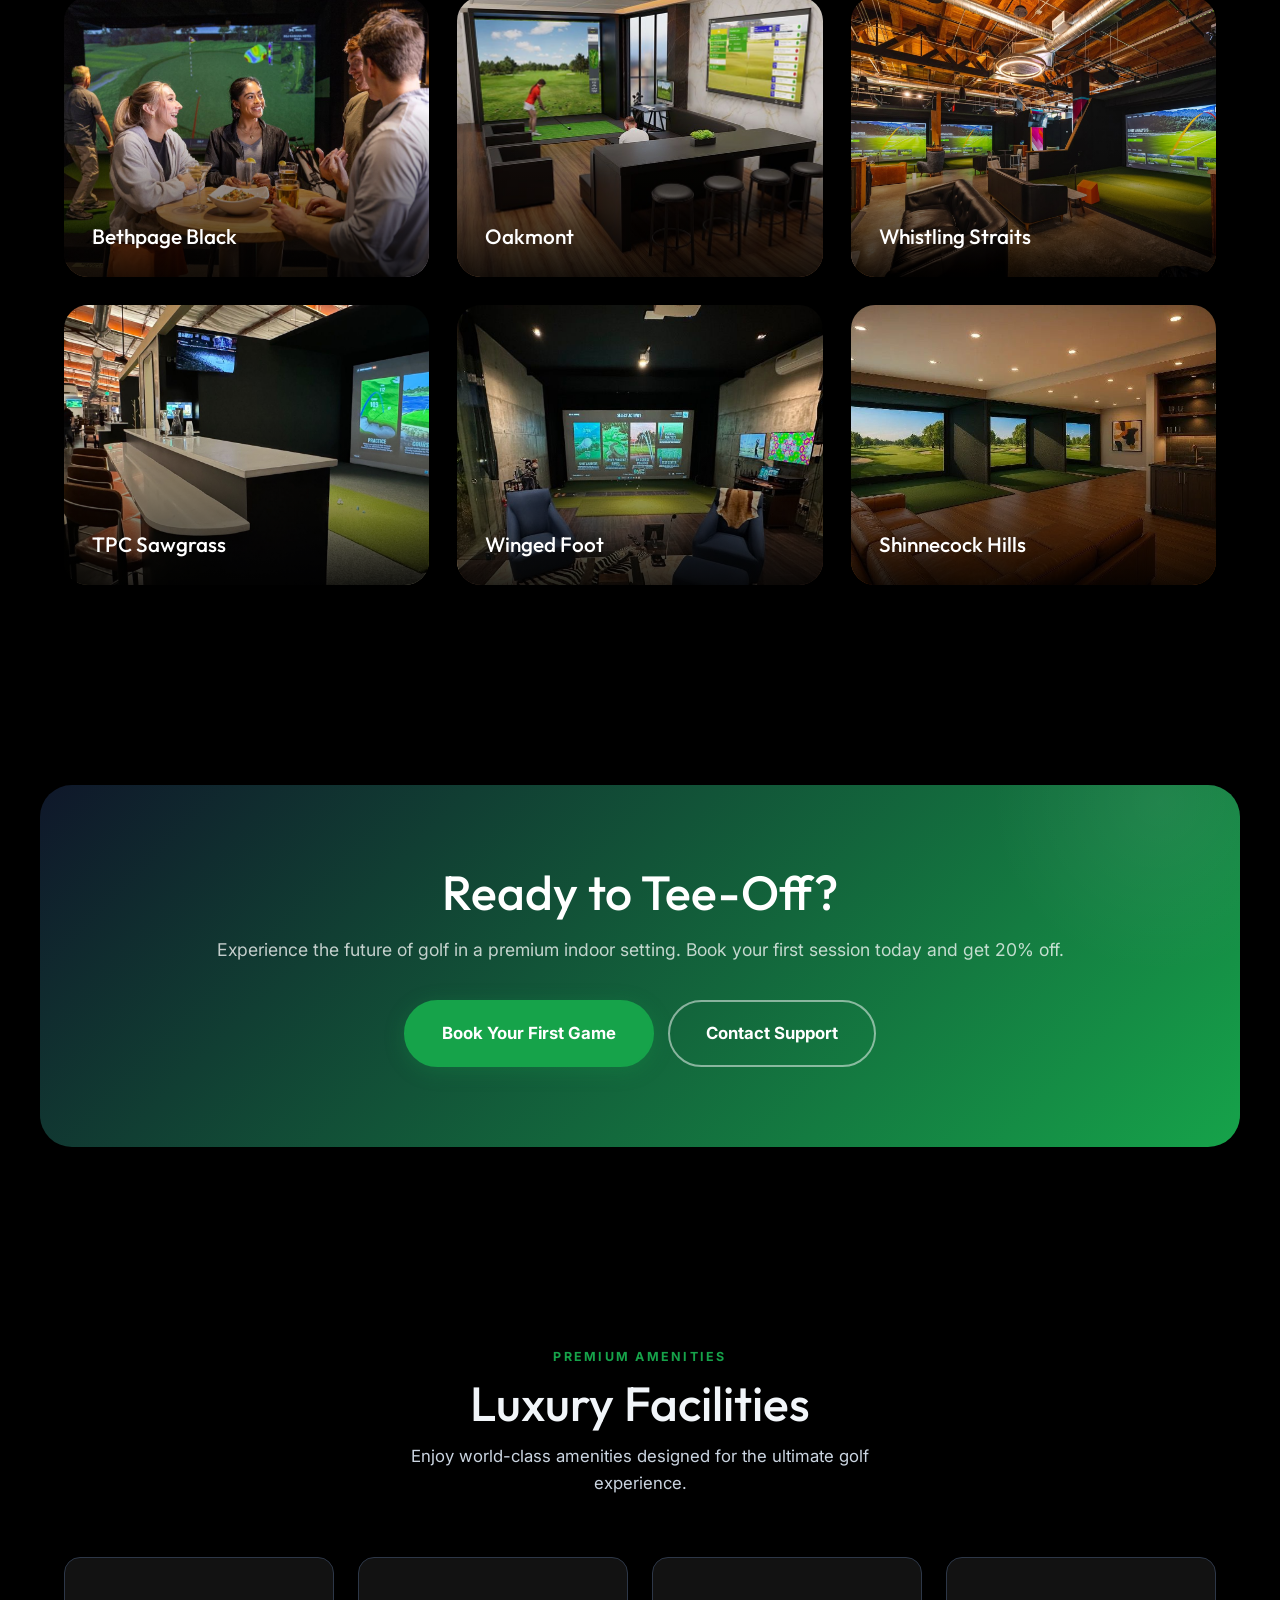
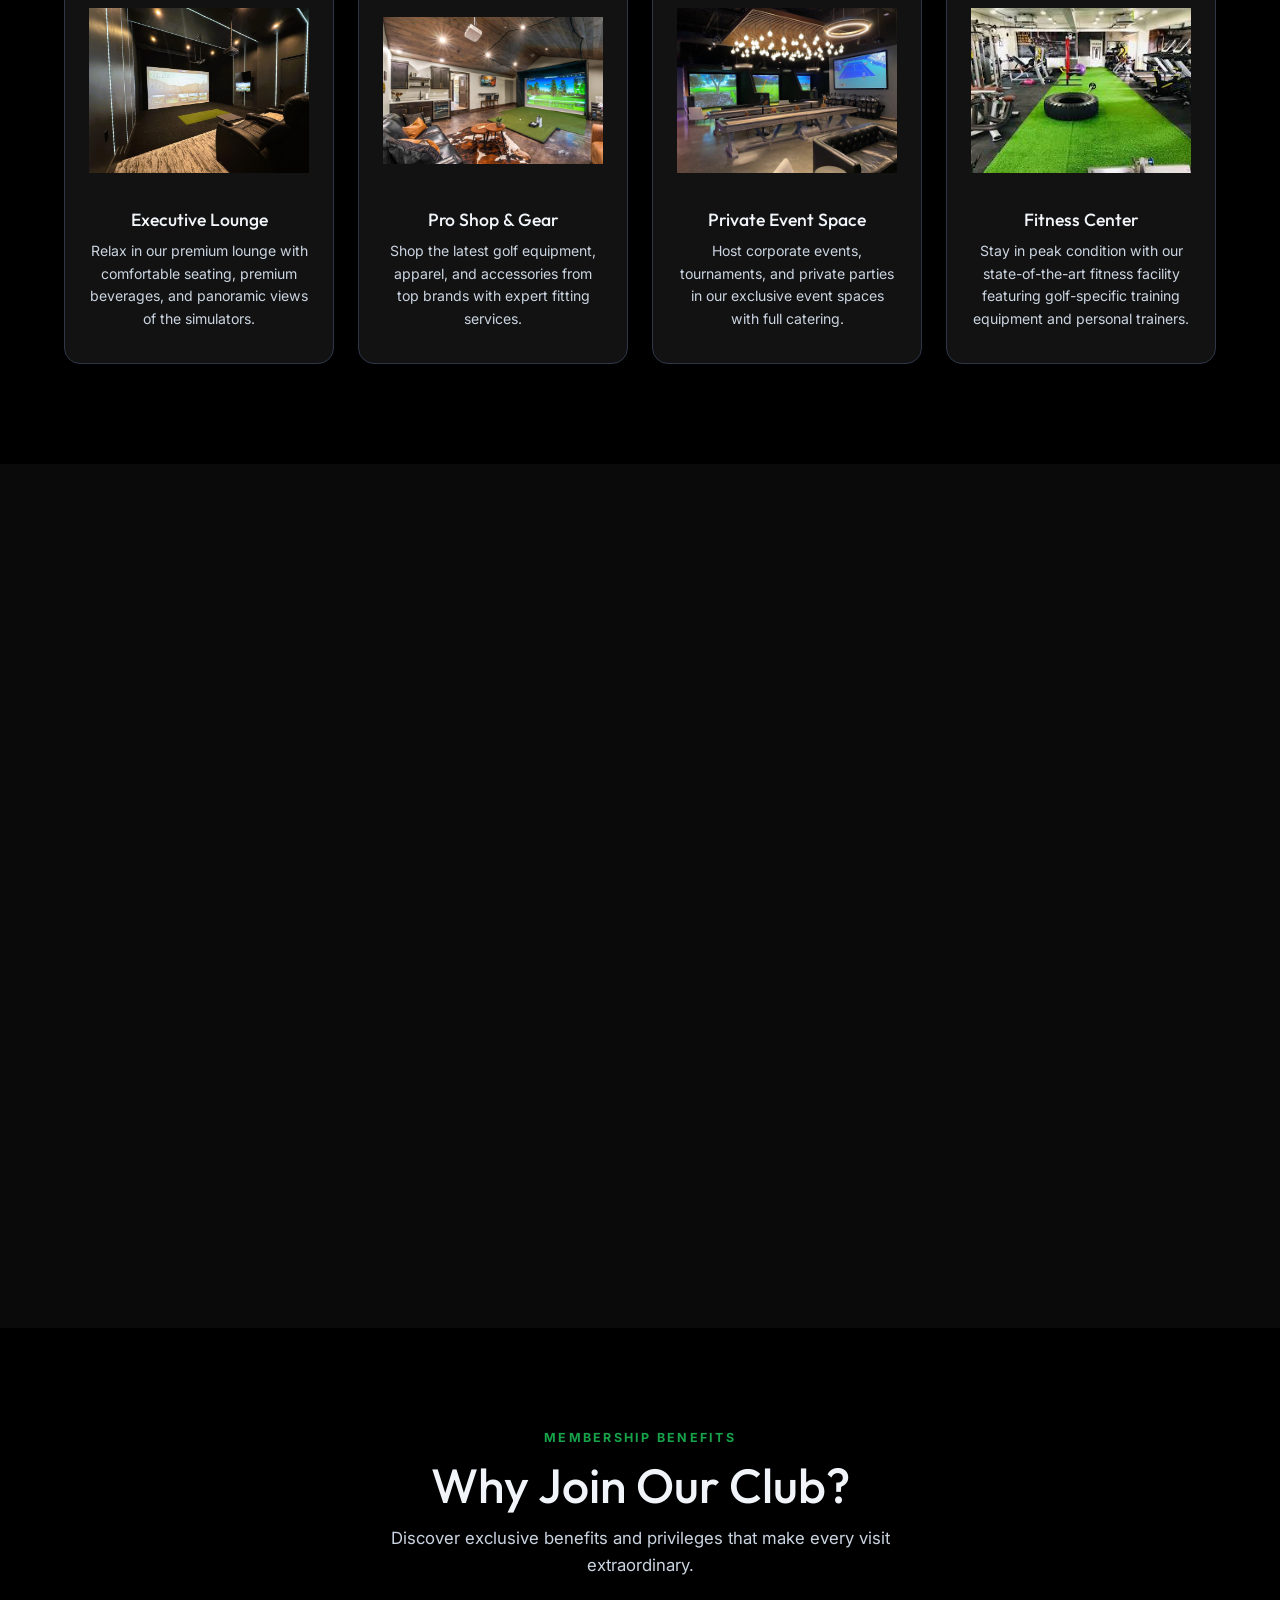
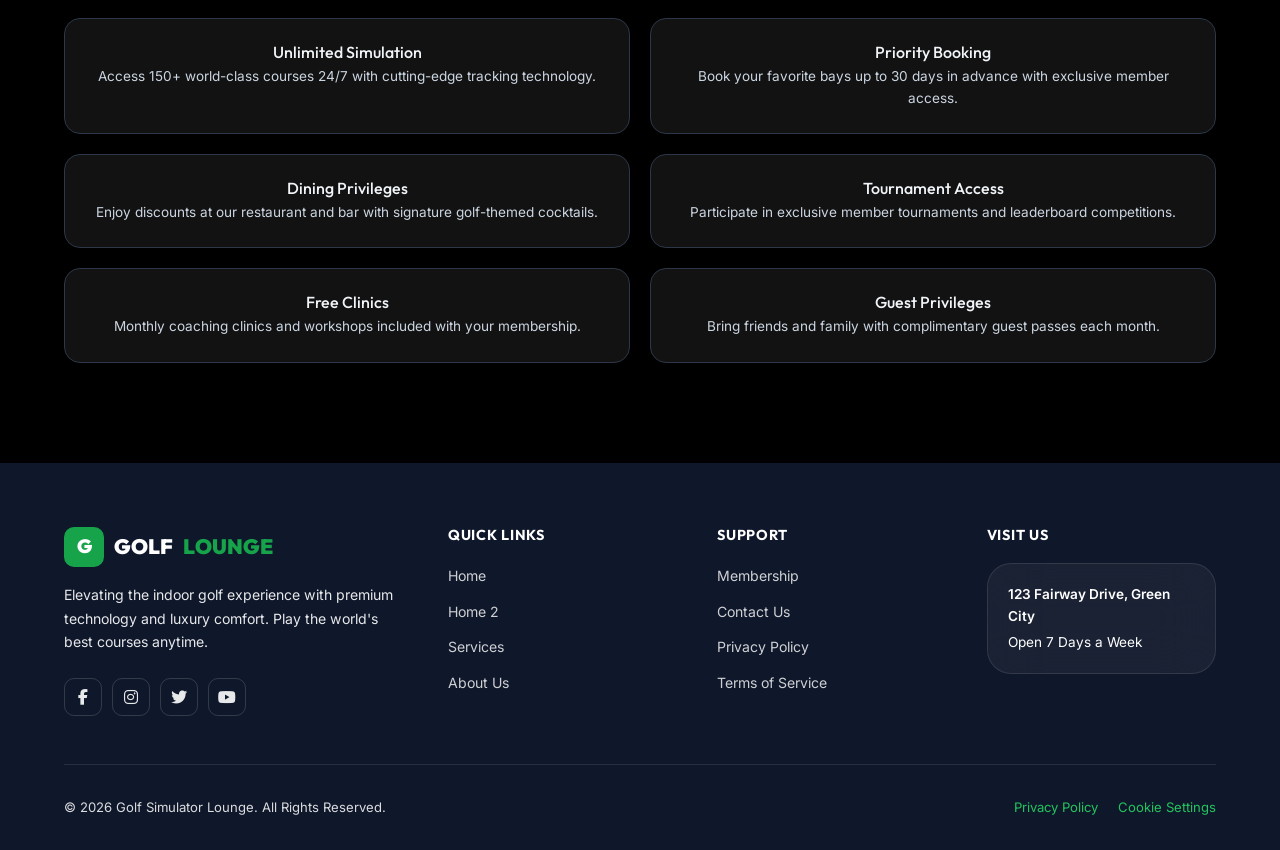
==== commit 115e6b14: "c" ====
--- a/index.html
+++ b/index.html
@@ -48,7 +48,7 @@
                 </div>
                 <div class="nav-icons">
                     <button class="icon-btn dark-toggle" title="Toggle Dark Mode"><i class="fa-solid fa-moon"></i></button>
-                    <button class="icon-btn rtl-toggle" title="Toggle RTL"><i class="fa-solid fa-language"></i></button>
+                    <button class="icon-btn rtl-toggle" title="Toggle RTL"><i class="fa-solid fa-right-left"></i></button>
                 </div>
                 <div class="hamburger">
                     <span></span>
@@ -72,7 +72,7 @@
             <a href="login.html" class="btn btn-secondary btn-full">Login</a>
             <div style="display: flex; gap: 8px; margin-top: 10px;">
                 <button class="icon-btn dark-toggle btn-full" style="flex: 1;"><i class="fa-solid fa-moon"></i> Theme</button>
-                <button class="icon-btn rtl-toggle btn-full" style="flex: 1;"><i class="fa-solid fa-language"></i> RTL</button>
+                <button class="icon-btn rtl-toggle btn-full" style="flex: 1;"><i class="fa-solid fa-right-left"></i> RTL</button>
             </div>
         </div>
     </div>
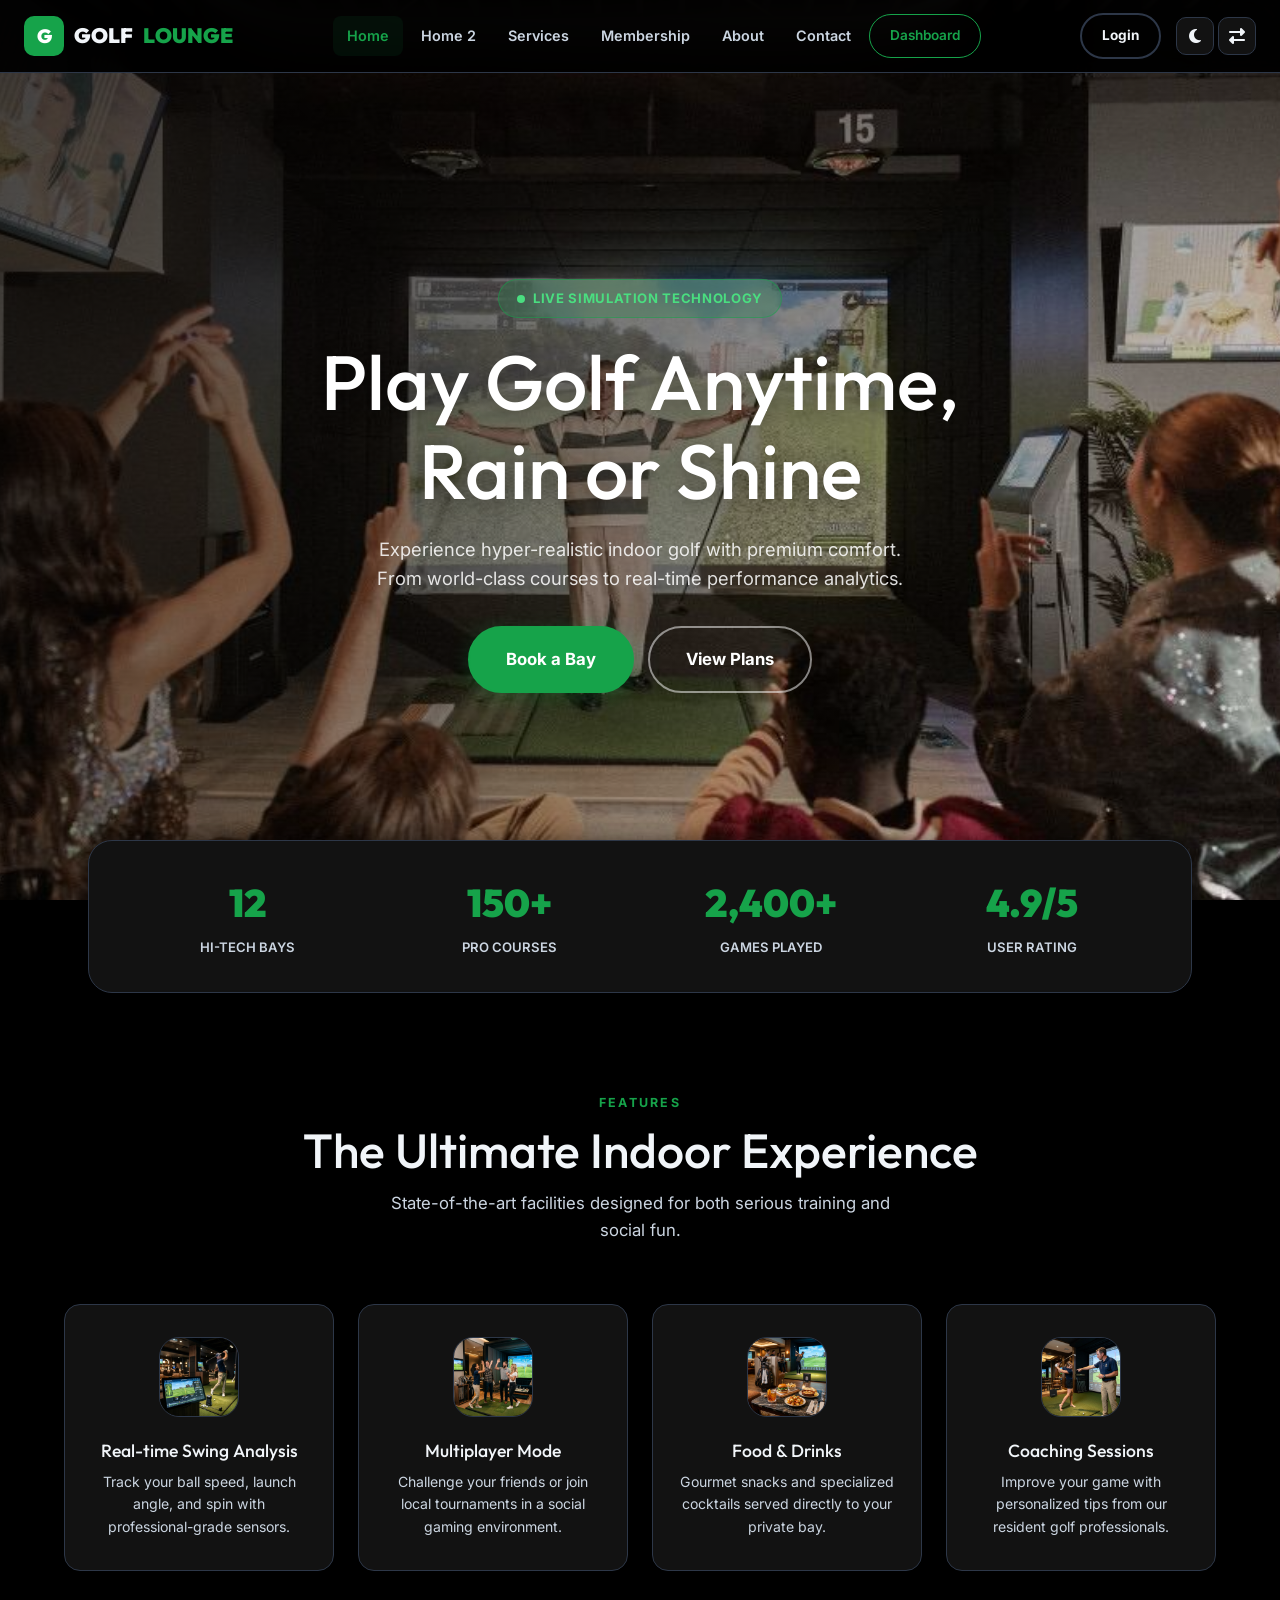
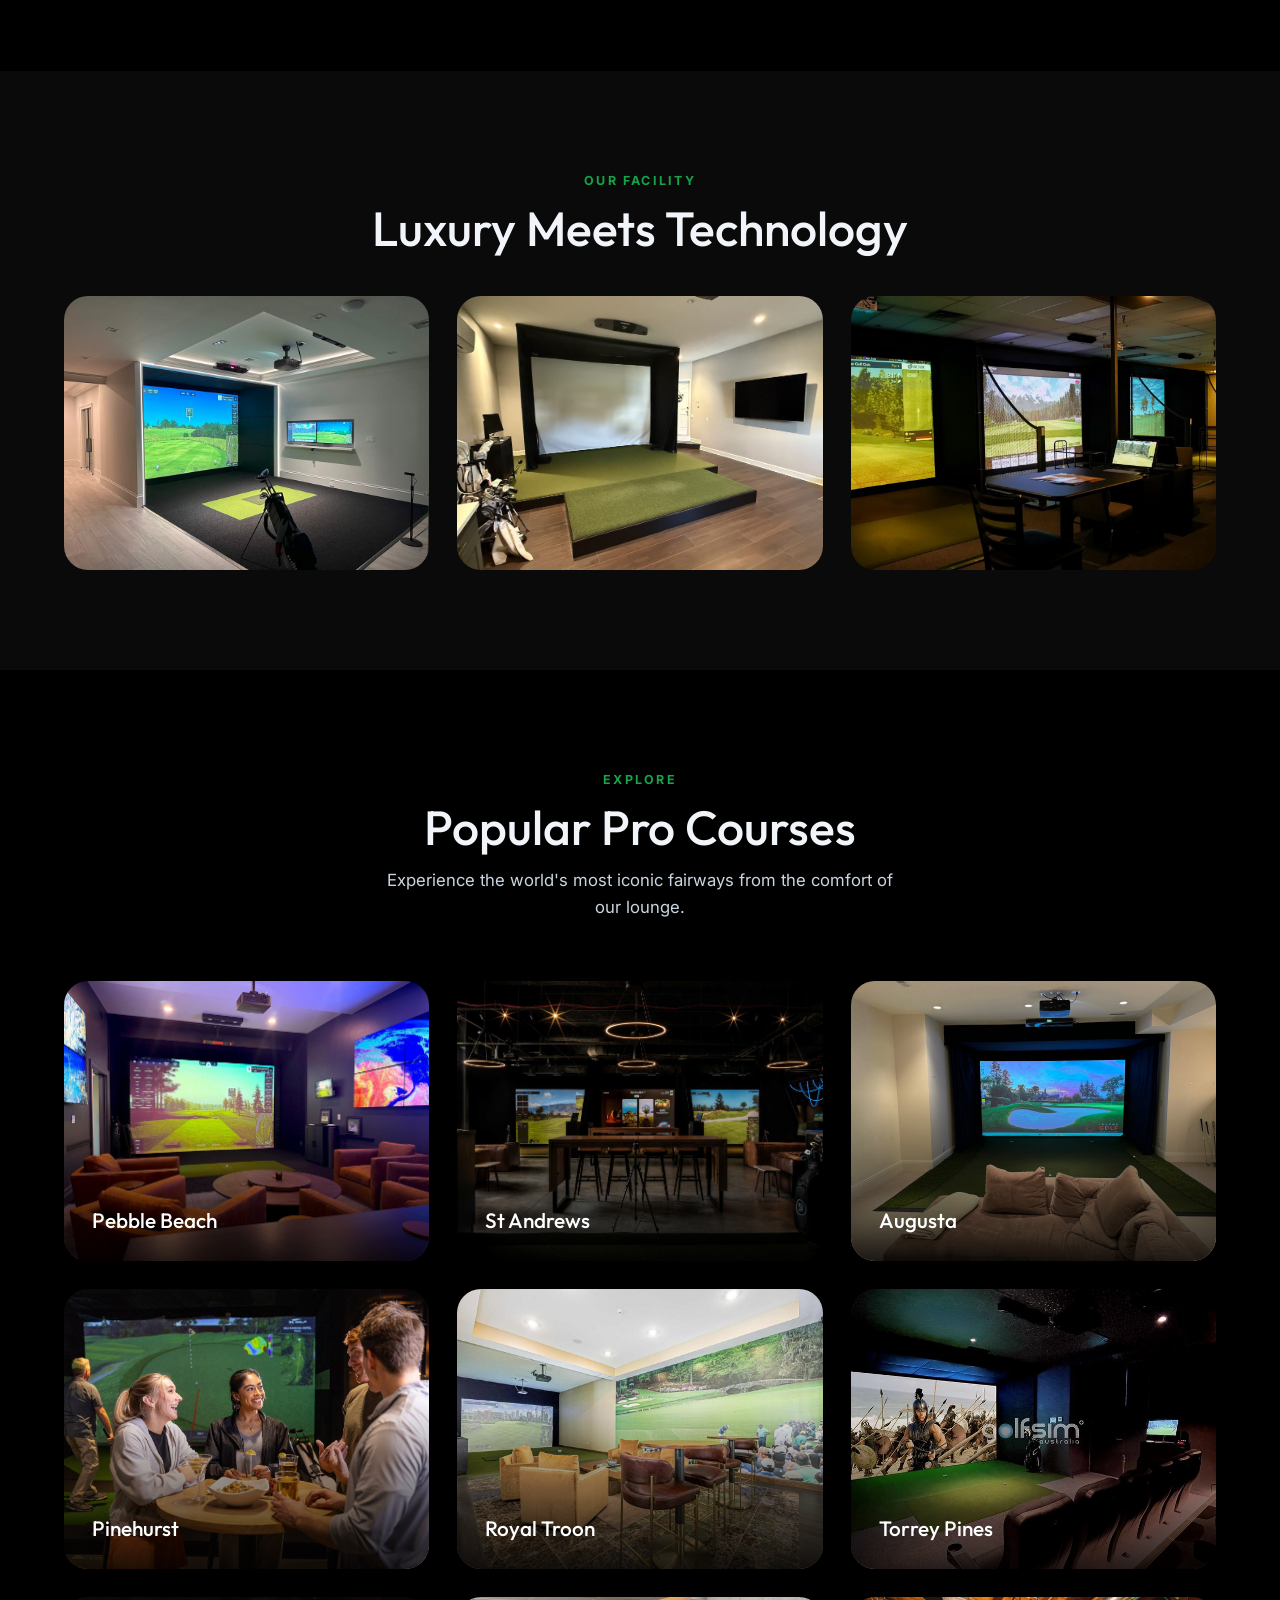
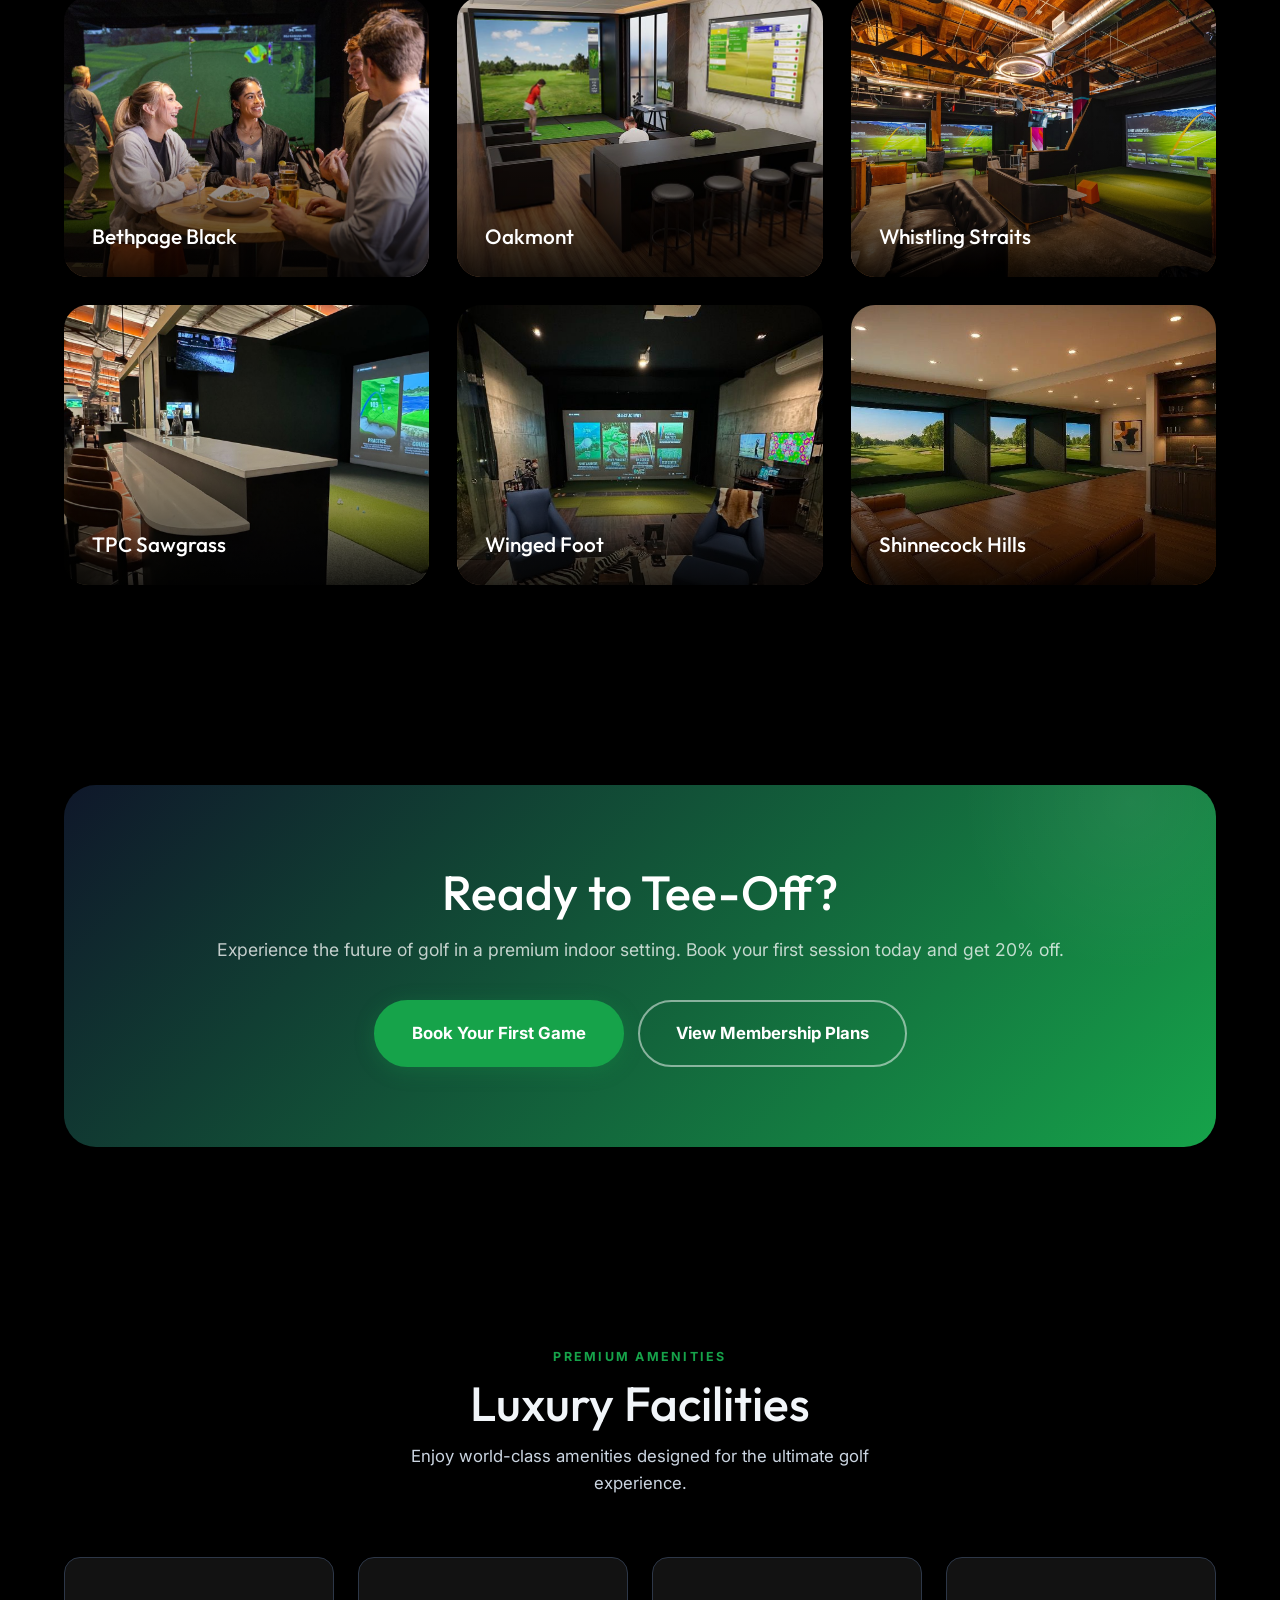
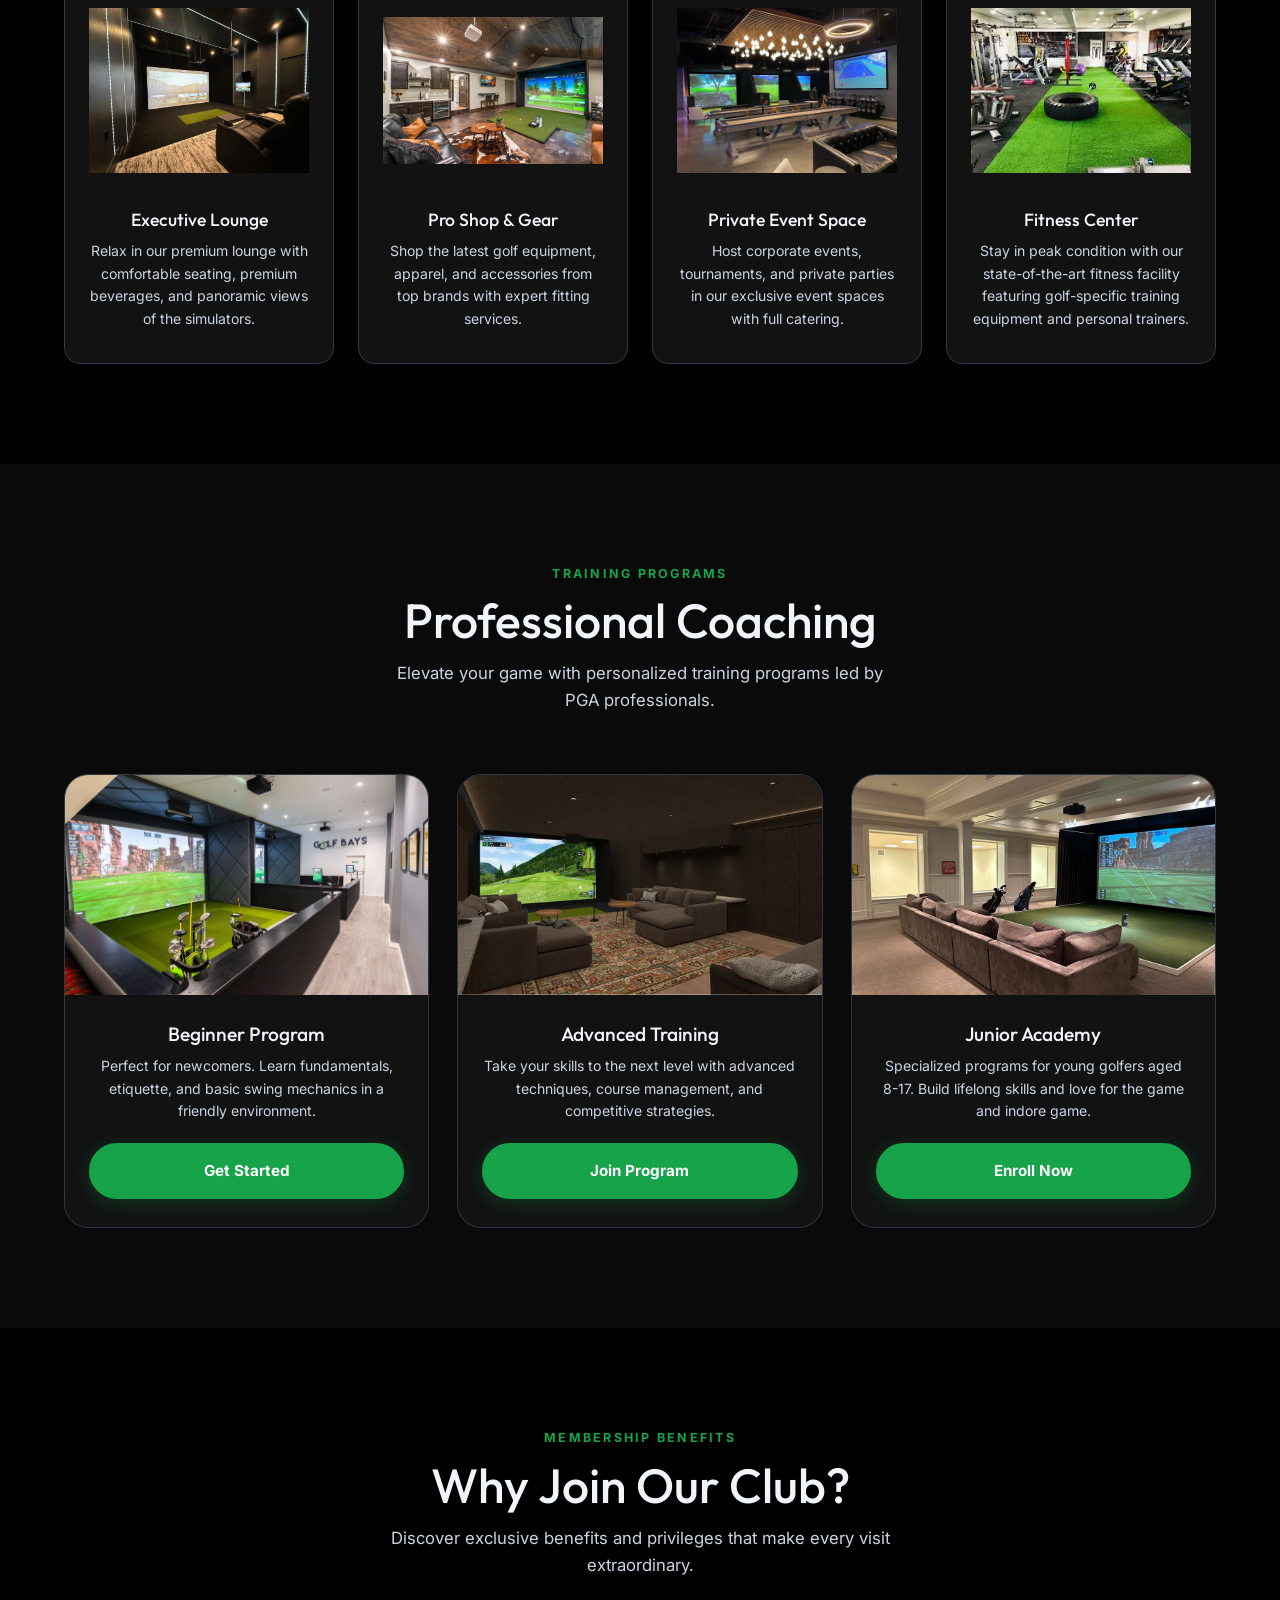
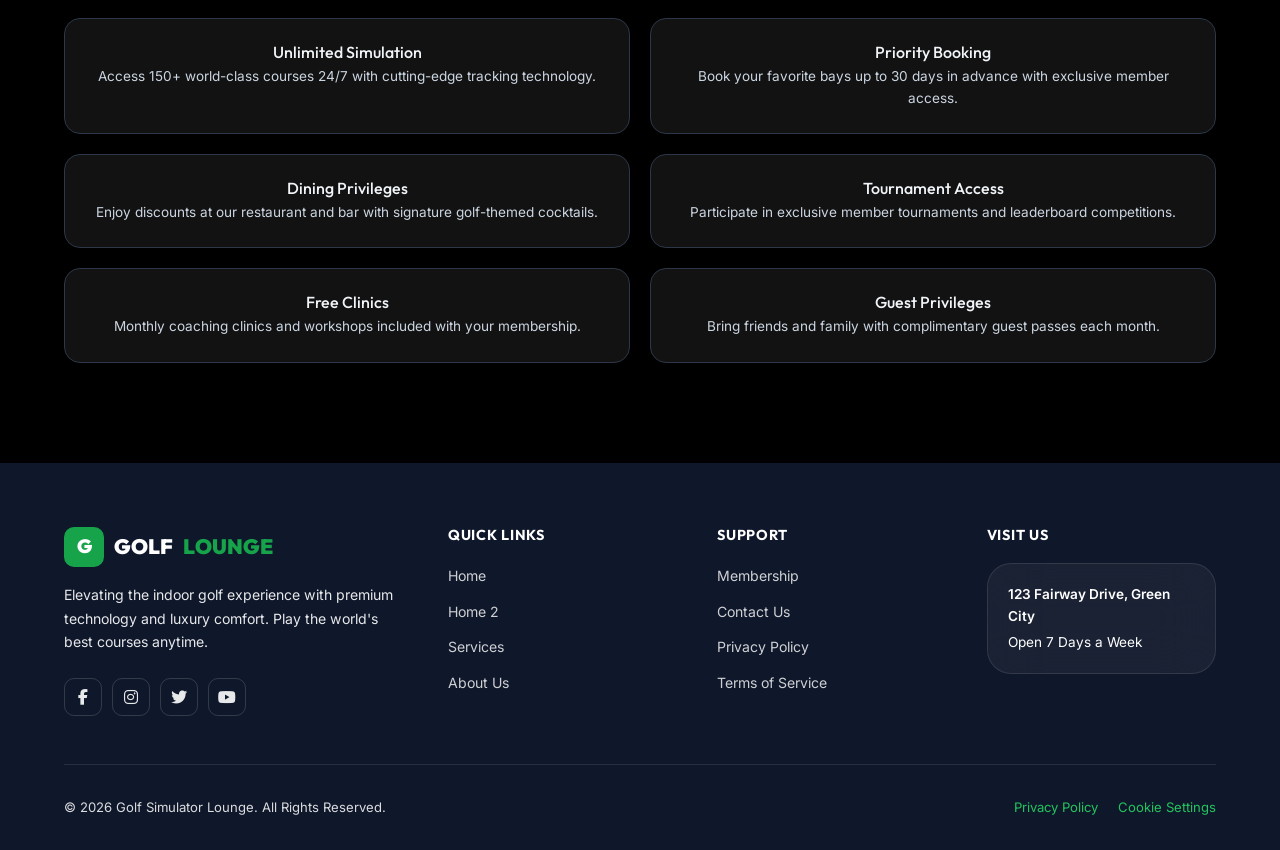
==== commit 33aecff7: "d" ====
--- a/index.html
+++ b/index.html
@@ -233,13 +233,15 @@
     </section>
 
     <!-- CTA BANNER -->
-    <section class="section container reveal">
-        <div class="cta-banner">
-            <h2>Ready to Tee-Off?</h2>
-            <p>Experience the future of golf in a premium indoor setting. Book your first session today and get 20% off.</p>
-            <div class="btn-row">
-                <a href="services.html" class="btn btn-primary btn-lg">Book Your First Game</a>
-                <a href="contact.html" class="btn btn-outline-white btn-lg">Contact Support</a>
+    <section class="section">
+        <div class="container reveal">
+            <div class="cta-banner">
+                <h2>Ready to Tee-Off?</h2>
+                <p>Experience the future of golf in a premium indoor setting. Book your first session today and get 20% off.</p>
+                <div class="btn-row">
+                    <a href="services.html" class="btn btn-primary btn-lg">Book Your First Game</a>
+                    <a href="membership.html" class="btn btn-outline-white btn-lg">View Membership Plans</a>
+                </div>
             </div>
         </div>
     </section>
--- a/css/style.css
+++ b/css/style.css
@@ -1117,12 +1117,20 @@
   .features-grid, 
   .why-grid, 
   .footer-grid, 
-  .stats-bar, 
   .team-grid, 
   .steps-grid,
   .dash-grid { 
     grid-template-columns: repeat(2, 1fr) !important; 
     gap: 20px;
+  }
+  
+  /* Stats Bar - Centered in Tablet */
+  .stats-bar { 
+    grid-template-columns: repeat(2, 1fr) !important; 
+    gap: 20px;
+    max-width: 600px;
+    margin: -60px auto 0 !important;
+    padding: 28px 32px;
   }
 
   /* Courses Grid: Use Flex for centering the last odd card */
@@ -1190,7 +1198,6 @@
   .courses-grid, 
   .why-grid, 
   .footer-grid, 
-  .stats-bar, 
   .team-grid, 
   .steps-grid,
   .dash-grid { 
@@ -1198,6 +1205,16 @@
     width: 100% !important;
     max-width: 100% !important;
     gap: 32px !important;
+  }
+  
+  /* Stats Bar - Centered in Mobile */
+  .stats-bar { 
+    grid-template-columns: 1fr !important; 
+    width: 100% !important;
+    max-width: 400px !important;
+    margin: -60px auto 0 !important;
+    padding: 24px 28px !important;
+    gap: 24px !important;
   }
 
   /* Specific Card Components Full Width */
@@ -1245,7 +1262,13 @@
   .section { padding: 60px 0; } /* More compact for small mobiles */
   .container { padding: 0 16px; }
   .nav-inner { padding: 0 16px; } 
-  .stats-bar { grid-template-columns: 1fr !important; padding: 20px 16px; } 
+  .stats-bar { 
+    grid-template-columns: 1fr !important; 
+    max-width: 350px !important;
+    margin: -60px auto 0 !important;
+    padding: 20px 24px !important;
+    gap: 20px !important;
+  } 
 }
 
 /* Dashboard Specific Responsive */
